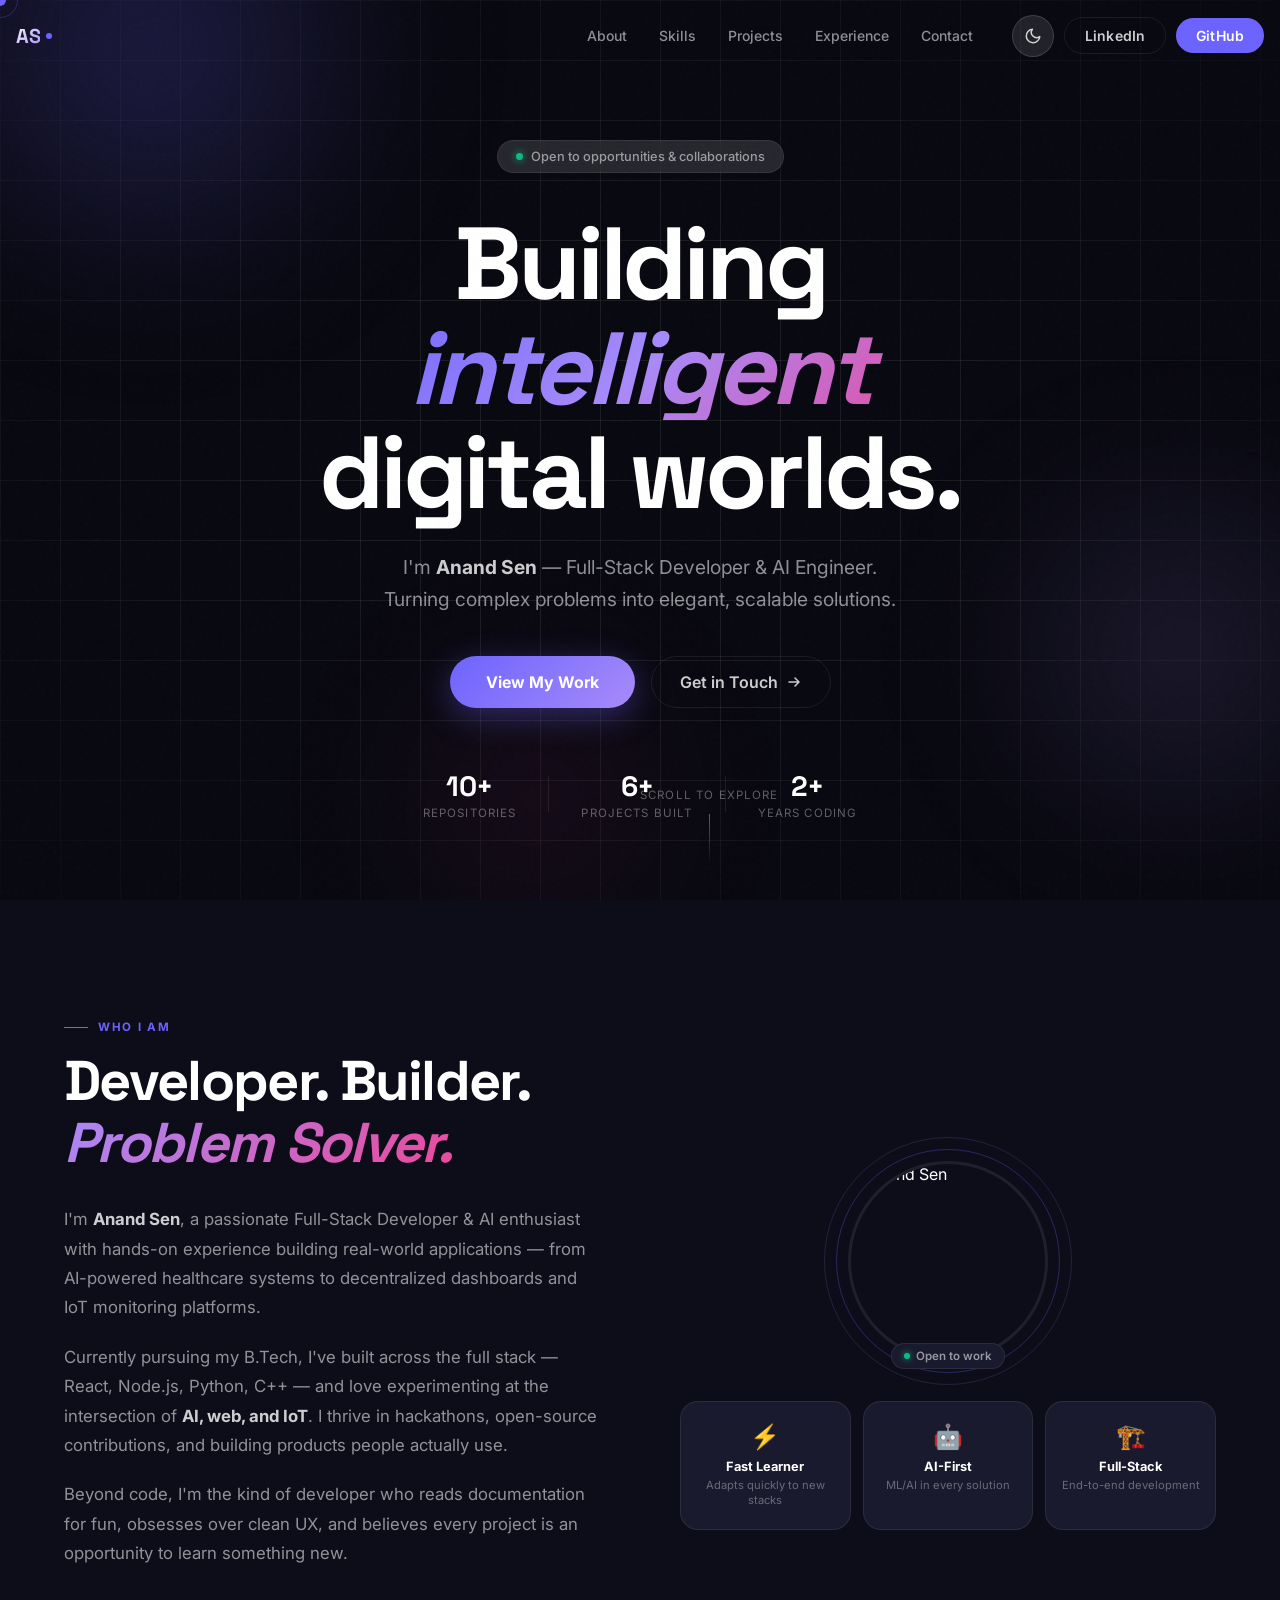
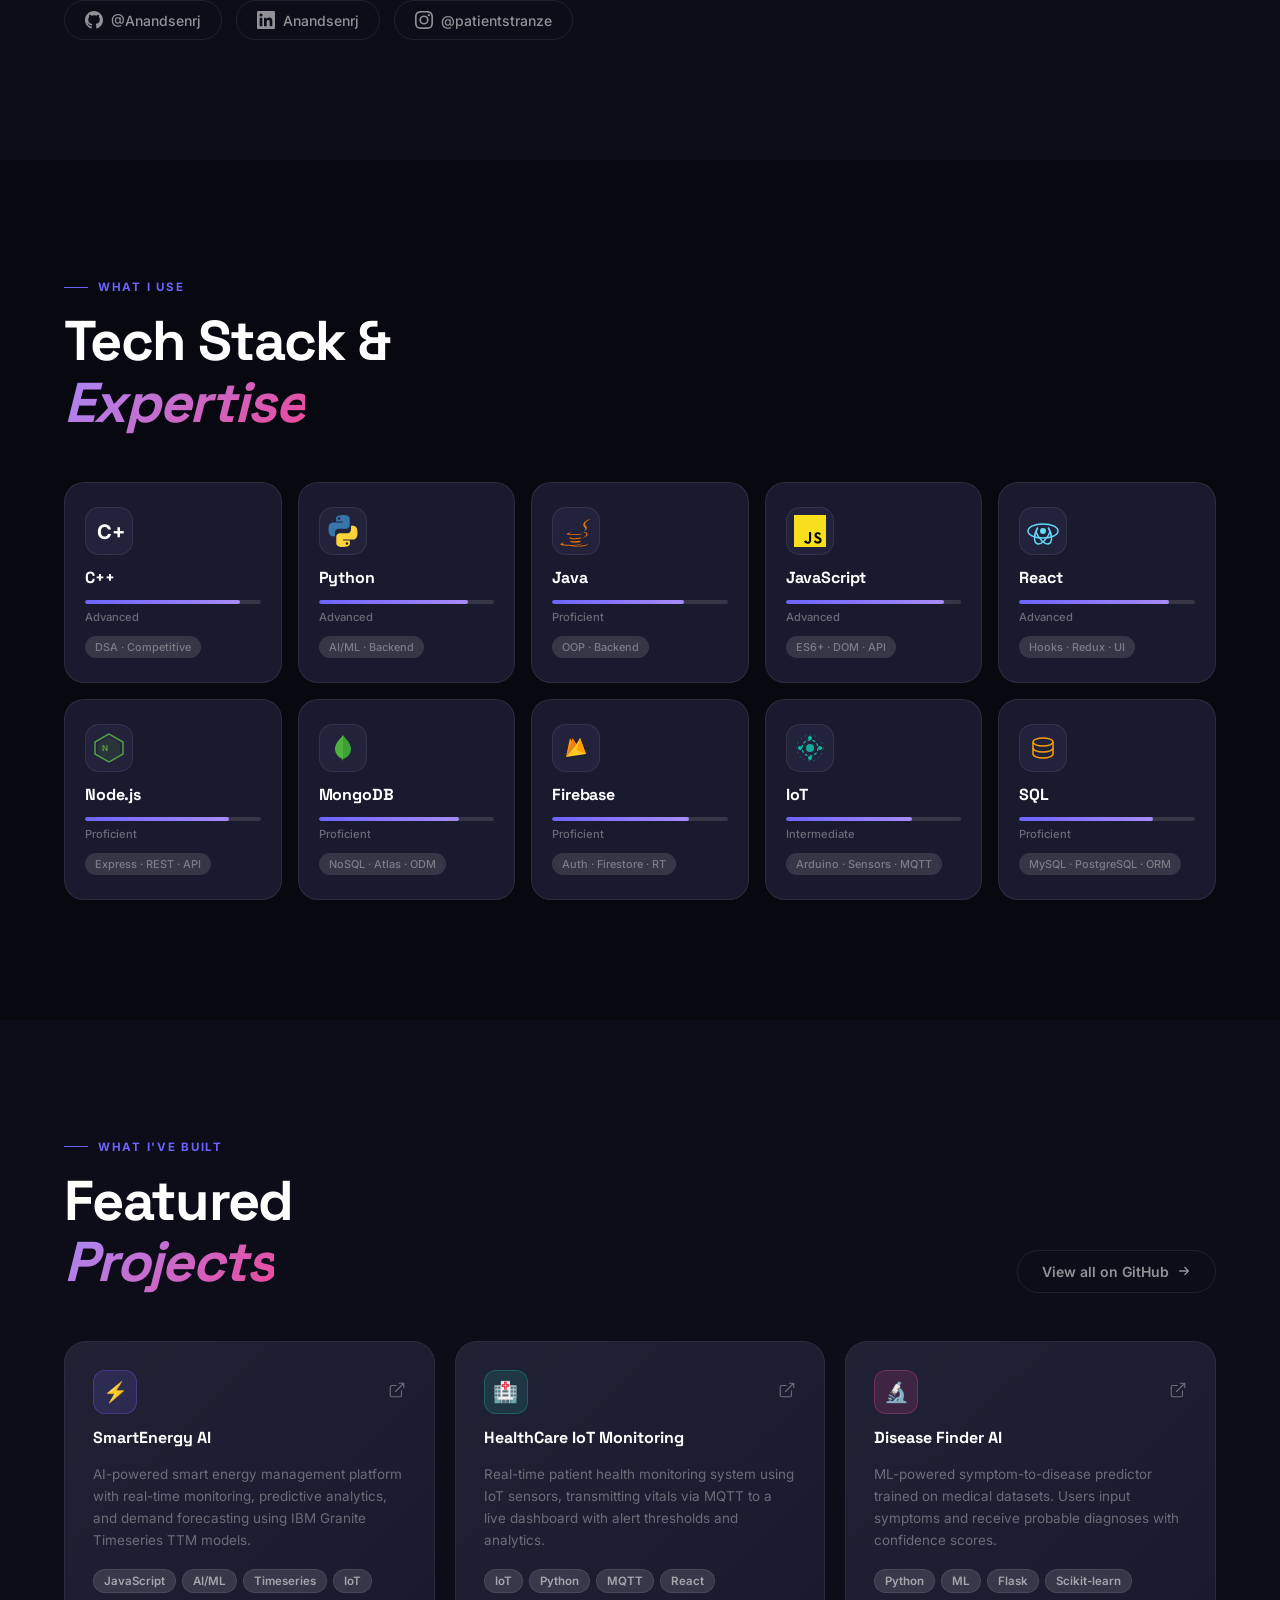
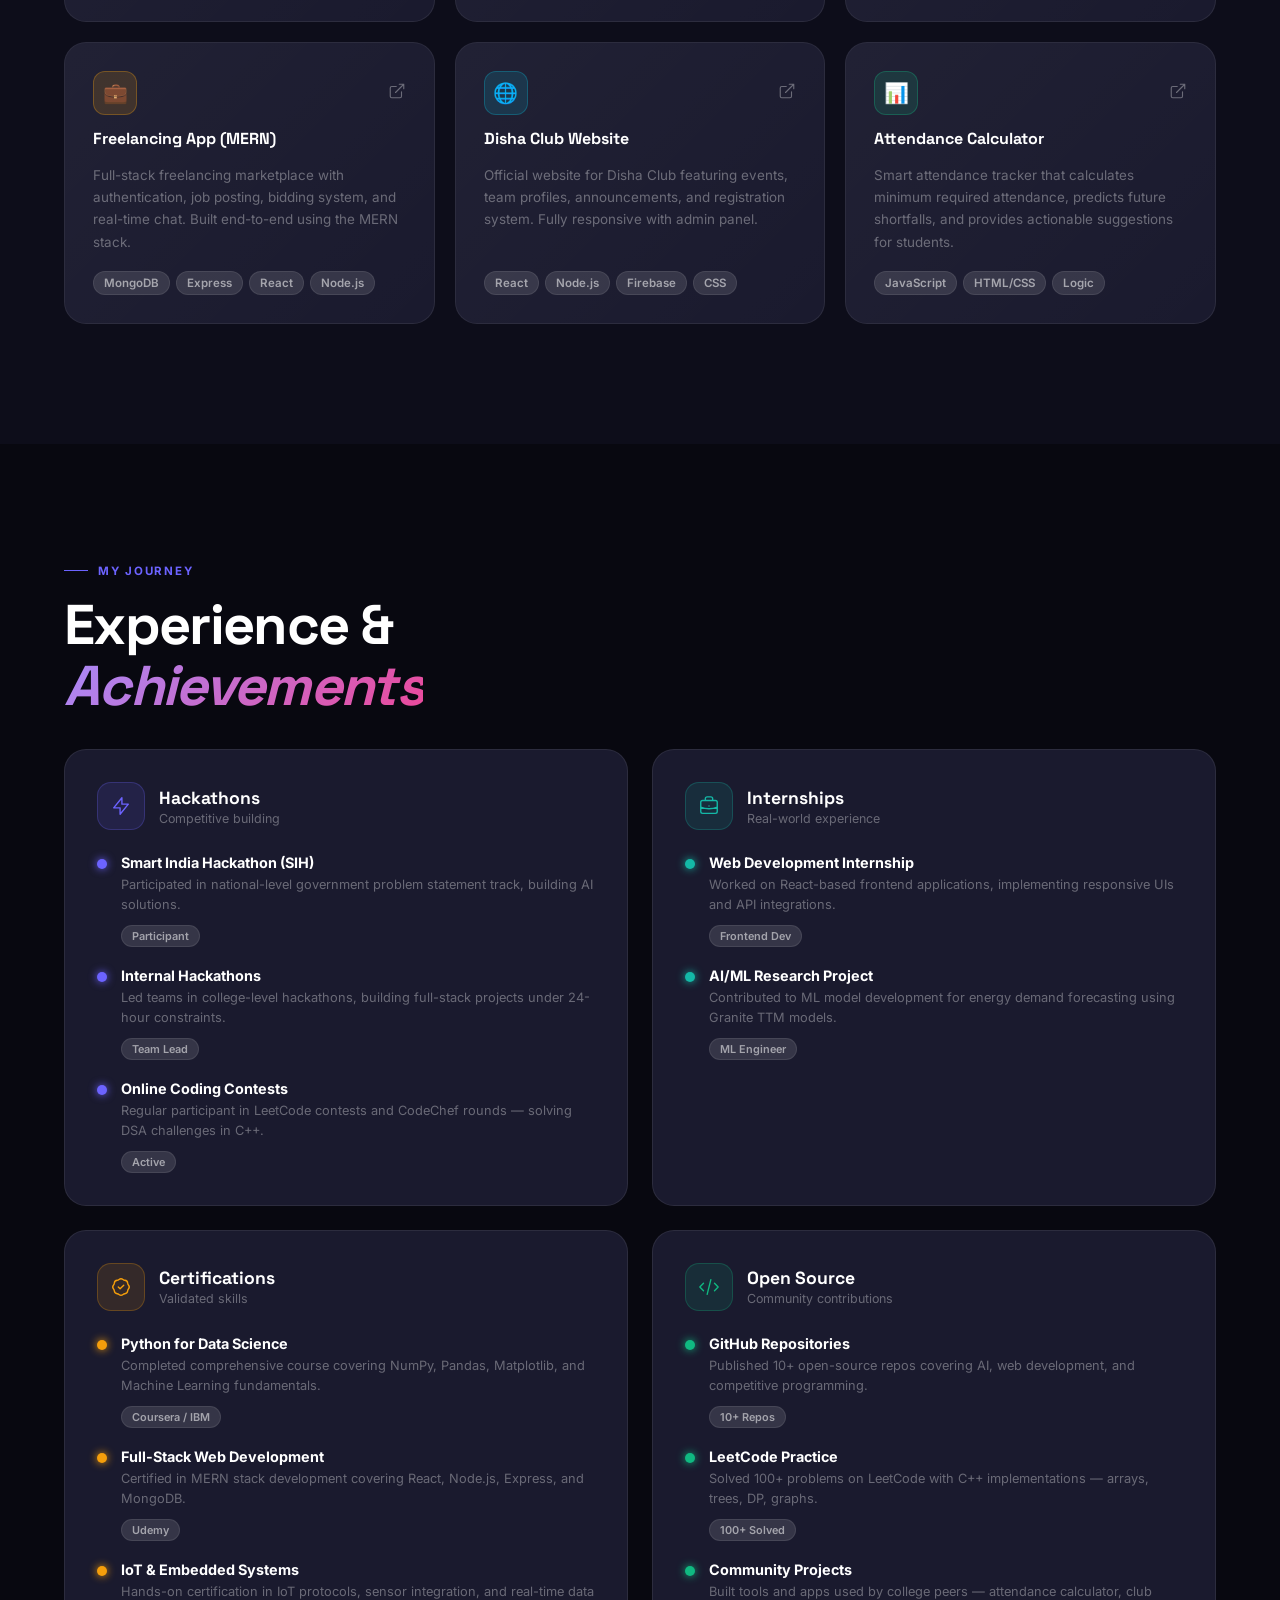
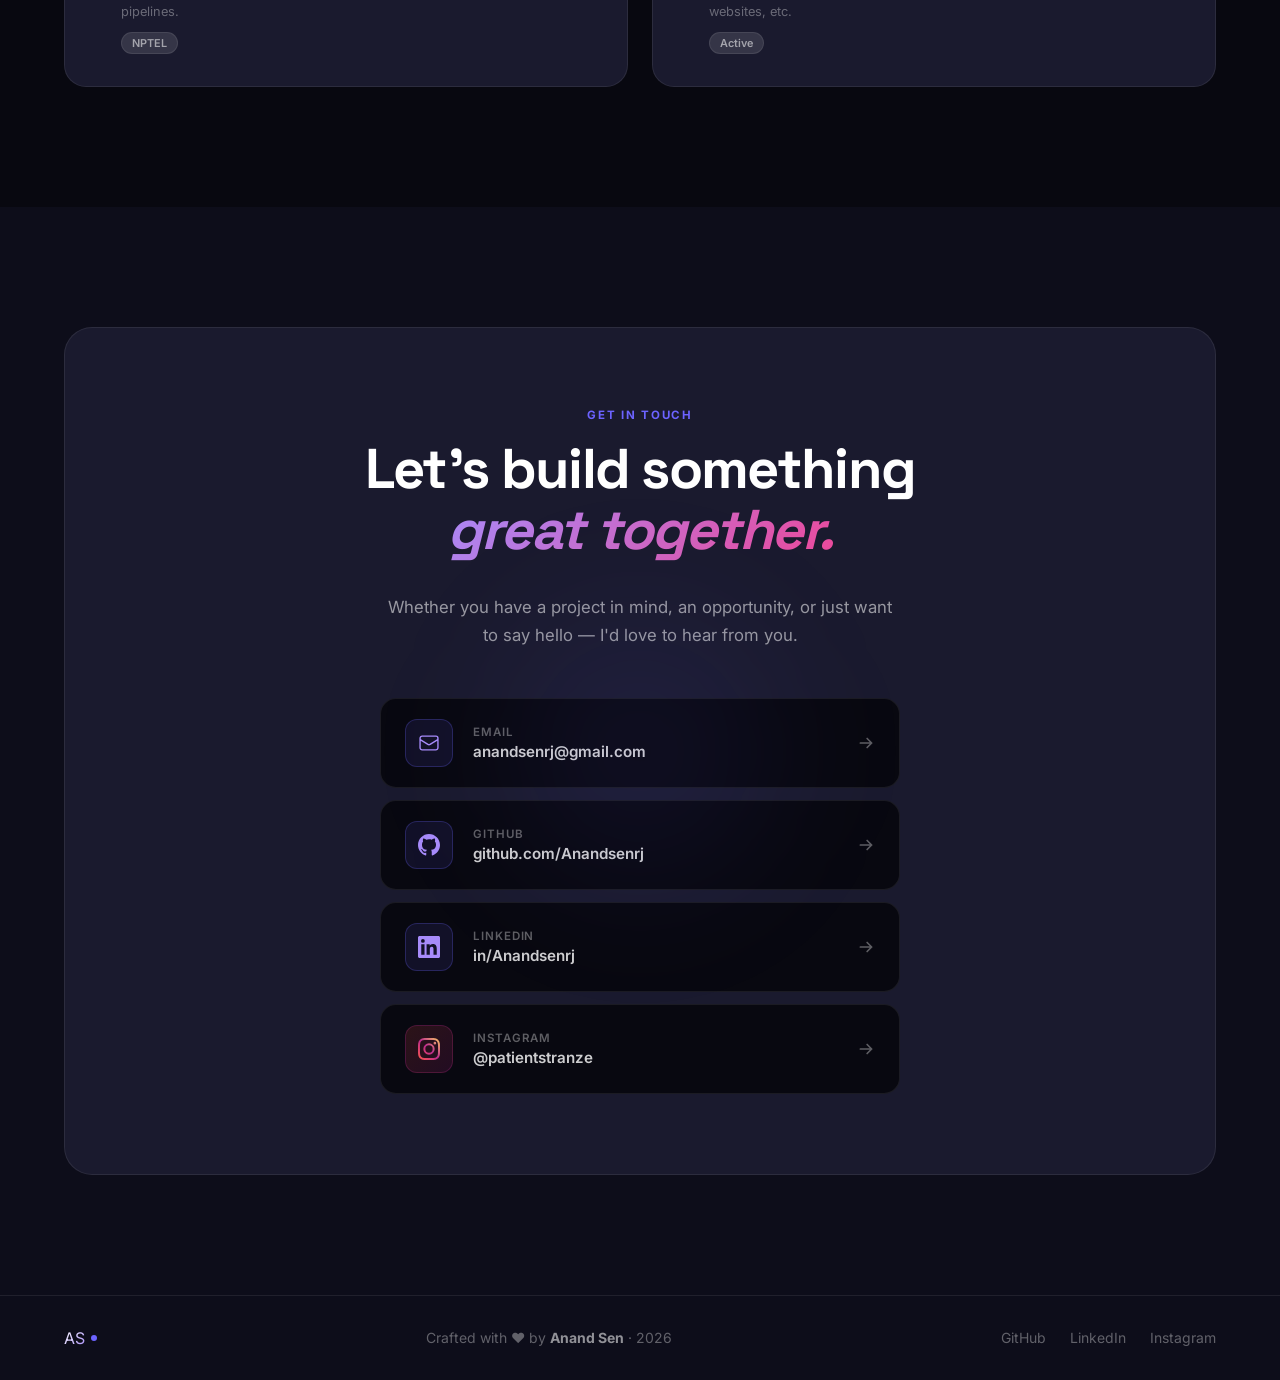
==== index.html @ 041a9cb8 "Enhance HTML metadata for SEO and clarity Updated the title and meta tags for improved SEO and clari" ====
<!DOCTYPE html>
<html lang="en" data-theme="dark">
<head>
  <meta charset="UTF-8" />
  <meta name="viewport" content="width=device-width, initial-scale=1.0" />
  <title>Anand Sen | Software Developer & CSE Student</title>
  <meta name="description" content="Anand Sen — Full-Stack Developer & AI Engineer. Portfolio of Anand Sen, B.Tech Computer Science student at PSIT Kanpur. Projects in AI, Web Development, IoT, and Software Engineering.Crafting intelligent, scalable digital experiences with modern web technologies." />
  <meta name="keywords" content="Anand Sen, PSIT Kanpur, Software Developer, Web Developer, AI, Machine Learning, Portfolio">
  <meta name="author" content="Anand Sen">
  <meta name="robots" content="index, follow">
  <meta property="og:url" content="https://anandsenrj.me">
  <meta property="og:title" content="Anand Sen | Developer Portfolio" />
  <meta property="og:description" content="Full-Stack Developer & AI Engineer building intelligent digital experiences." />
  <meta property="og:type" content="website" />
  <meta name="twitter:card" content="summary_large_image" />
  <link rel="preconnect" href="https://fonts.googleapis.com" />
  <link rel="preconnect" href="https://fonts.gstatic.com" crossorigin />
  <link href="https://fonts.googleapis.com/css2?family=Inter:wght@300;400;500;600;700;800;900&family=Space+Grotesk:wght@300;400;500;600;700&display=swap" rel="stylesheet" />
  <link rel="stylesheet" href="style.css" />



  
<!-- Favicon -->
<link rel="icon" type="image/png" sizes="96x96" href="/favicon-96x96.png">
<link rel="icon" type="image/svg+xml" href="/favicon.svg">
<link rel="shortcut icon" href="/favicon.ico">
<link rel="apple-touch-icon" sizes="180x180" href="/apple-touch-icon.png">
<link rel="manifest" href="/site.webmanifest">
<meta name="apple-mobile-web-app-title" content="anandsenrj">
</head>

<!-- Google tag (gtag.js) -->
<script async src="https://www.googletagmanager.com/gtag/js?id=G-GGL0YJJ5BN"></script>
<script>
  window.dataLayer = window.dataLayer || [];
  function gtag(){dataLayer.push(arguments);}
  gtag('js', new Date());

  gtag('config', 'G-GGL0YJJ5BN');
</script>


  
<body>

  <!-- Custom Cursor -->
  <div class="cursor" id="cursor"></div>
  <div class="cursor-follower" id="cursorFollower"></div>

  <!-- Noise Overlay -->
  <div class="noise-overlay"></div>

  <!-- Navigation -->
  <header class="navbar" id="navbar">
    <div class="nav-container">
      <a href="#" class="nav-logo" id="nav-logo">
        <span class="logo-text">AS</span>
        <span class="logo-dot"></span>
      </a>
      <nav class="nav-links" id="nav-links">
        <a href="#about"       class="nav-link">About</a>
        <a href="#skills"      class="nav-link">Skills</a>
        <a href="#projects"    class="nav-link">Projects</a>
        <a href="#experience"  class="nav-link">Experience</a>
        <a href="#contact"     class="nav-link">Contact</a>
      </nav>
      <div class="nav-actions">
        <!-- Theme Toggle -->
        <button class="theme-toggle" id="themeToggle" aria-label="Toggle theme" title="Toggle light/dark mode">
          <span class="theme-icon theme-icon-dark">
            <svg viewBox="0 0 24 24" fill="none" stroke="currentColor" stroke-width="2">
              <path d="M21 12.79A9 9 0 1111.21 3a7 7 0 009.79 9.79z" stroke-linecap="round" stroke-linejoin="round"/>
            </svg>
          </span>
          <span class="theme-icon theme-icon-light">
            <svg viewBox="0 0 24 24" fill="none" stroke="currentColor" stroke-width="2">
              <circle cx="12" cy="12" r="5"/><line x1="12" y1="1" x2="12" y2="3"/><line x1="12" y1="21" x2="12" y2="23"/>
              <line x1="4.22" y1="4.22" x2="5.64" y2="5.64"/><line x1="18.36" y1="18.36" x2="19.78" y2="19.78"/>
              <line x1="1" y1="12" x2="3" y2="12"/><line x1="21" y1="12" x2="23" y2="12"/>
              <line x1="4.22" y1="19.78" x2="5.64" y2="18.36"/><line x1="18.36" y1="5.64" x2="19.78" y2="4.22"/>
            </svg>
          </span>
          <span class="toggle-track"></span>
        </button>
        <a href="https://linkedin.com/in/Anandsenrj" target="_blank" class="nav-btn btn-secondary">LinkedIn</a>
        <a href="https://github.com/Anandsenrj"     target="_blank" class="nav-btn btn-primary">GitHub</a>
      </div>
      <div class="nav-right-mobile">
        <button class="theme-toggle theme-toggle-mobile" id="themeToggleMobile" aria-label="Toggle theme">
          <span class="theme-icon theme-icon-dark">
            <svg viewBox="0 0 24 24" fill="none" stroke="currentColor" stroke-width="2">
              <path d="M21 12.79A9 9 0 1111.21 3a7 7 0 009.79 9.79z" stroke-linecap="round" stroke-linejoin="round"/>
            </svg>
          </span>
          <span class="theme-icon theme-icon-light">
            <svg viewBox="0 0 24 24" fill="none" stroke="currentColor" stroke-width="2">
              <circle cx="12" cy="12" r="5"/><line x1="12" y1="1" x2="12" y2="3"/><line x1="12" y1="21" x2="12" y2="23"/>
              <line x1="4.22" y1="4.22" x2="5.64" y2="5.64"/><line x1="18.36" y1="18.36" x2="19.78" y2="19.78"/>
              <line x1="1" y1="12" x2="3" y2="12"/><line x1="21" y1="12" x2="23" y2="12"/>
              <line x1="4.22" y1="19.78" x2="5.64" y2="18.36"/><line x1="18.36" y1="5.64" x2="19.78" y2="4.22"/>
            </svg>
          </span>
        </button>
        <button class="hamburger" id="hamburger" aria-label="Toggle menu">
          <span></span><span></span><span></span>
        </button>
      </div>
    </div>
  </header>

  <!-- Mobile Menu -->
  <div class="mobile-menu" id="mobileMenu">
    <a href="#about"      class="mobile-link">About</a>
    <a href="#skills"     class="mobile-link">Skills</a>
    <a href="#projects"   class="mobile-link">Projects</a>
    <a href="#experience" class="mobile-link">Experience</a>
    <a href="#contact"    class="mobile-link">Contact</a>
    <div class="mobile-social">
      <a href="https://github.com/Anandsenrj"            target="_blank" class="mobile-social-btn" aria-label="GitHub">
        <svg viewBox="0 0 24 24" fill="currentColor"><path d="M12 0C5.374 0 0 5.373 0 12c0 5.302 3.438 9.8 8.207 11.387.599.111.793-.261.793-.577v-2.234c-3.338.726-4.033-1.416-4.033-1.416-.546-1.387-1.333-1.756-1.333-1.756-1.089-.745.083-.729.083-.729 1.205.084 1.839 1.237 1.839 1.237 1.07 1.834 2.807 1.304 3.492.997.107-.775.418-1.305.762-1.604-2.665-.305-5.467-1.334-5.467-5.931 0-1.311.469-2.381 1.236-3.221-.124-.303-.535-1.524.117-3.176 0 0 1.008-.322 3.301 1.23A11.509 11.509 0 0112 5.803c1.02.005 2.047.138 3.006.404 2.291-1.552 3.297-1.23 3.297-1.23.653 1.653.242 2.874.118 3.176.77.84 1.235 1.911 1.235 3.221 0 4.609-2.807 5.624-5.479 5.921.43.372.823 1.102.823 2.222v3.293c0 .319.192.694.801.576C20.566 21.797 24 17.3 24 12c0-6.627-5.373-12-12-12z"/></svg>
      </a>
      <a href="https://linkedin.com/in/Anandsenrj"       target="_blank" class="mobile-social-btn" aria-label="LinkedIn">
        <svg viewBox="0 0 24 24" fill="currentColor"><path d="M20.447 20.452h-3.554v-5.569c0-1.328-.027-3.037-1.852-3.037-1.853 0-2.136 1.445-2.136 2.939v5.667H9.351V9h3.414v1.561h.046c.477-.9 1.637-1.85 3.37-1.85 3.601 0 4.267 2.37 4.267 5.455v6.286zM5.337 7.433a2.062 2.062 0 01-2.063-2.065 2.064 2.064 0 112.063 2.065zm1.782 13.019H3.555V9h3.564v11.452zM22.225 0H1.771C.792 0 0 .774 0 1.729v20.542C0 23.227.792 24 1.771 24h20.451C23.2 24 24 23.227 24 22.271V1.729C24 .774 23.2 0 22.222 0h.003z"/></svg>
      </a>
      <a href="https://instagram.com/patientstranze"     target="_blank" class="mobile-social-btn" aria-label="Instagram">
        <svg viewBox="0 0 24 24" fill="currentColor"><path d="M12 2.163c3.204 0 3.584.012 4.85.07 3.252.148 4.771 1.691 4.919 4.919.058 1.265.069 1.645.069 4.849 0 3.205-.012 3.584-.069 4.849-.149 3.225-1.664 4.771-4.919 4.919-1.266.058-1.644.07-4.85.07-3.204 0-3.584-.012-4.849-.07-3.26-.149-4.771-1.699-4.919-4.92-.058-1.265-.07-1.644-.07-4.849 0-3.204.013-3.583.07-4.849.149-3.227 1.664-4.771 4.919-4.919 1.266-.057 1.645-.069 4.849-.069zm0-2.163c-3.259 0-3.667.014-4.947.072-4.358.2-6.78 2.618-6.98 6.98-.059 1.281-.073 1.689-.073 4.948 0 3.259.014 3.668.072 4.948.2 4.358 2.618 6.78 6.98 6.98 1.281.058 1.689.072 4.948.072 3.259 0 3.668-.014 4.948-.072 4.354-.2 6.782-2.618 6.979-6.98.059-1.28.073-1.689.073-4.948 0-3.259-.014-3.667-.072-4.947-.196-4.354-2.617-6.78-6.979-6.98-1.281-.059-1.69-.073-4.949-.073zm0 5.838a6.162 6.162 0 100 12.324 6.162 6.162 0 000-12.324zM12 16a4 4 0 110-8 4 4 0 010 8zm6.406-11.845a1.44 1.44 0 100 2.881 1.44 1.44 0 000-2.881z"/></svg>
      </a>
    </div>
  </div>

  <!-- Theme Transition Overlay -->
  <div class="theme-flash" id="themeFlash"></div>

  <main>
    <!-- ═══════════════════════════════ HERO ═══════════════════════════════ -->
    <section class="hero" id="hero">
      <div class="hero-bg-grid"></div>
      <div class="hero-orbs">
        <div class="orb orb-1"></div>
        <div class="orb orb-2"></div>
        <div class="orb orb-3"></div>
      </div>
      <div class="hero-content">
        <div class="hero-badge" id="hero-badge">
          <span class="badge-dot"></span>
          <span>Open to opportunities &amp; collaborations</span>
        </div>
        <h1 class="hero-title">
          <span class="title-line">Building</span>
          <span class="title-line title-italic">intelligent</span>
          <span class="title-line">digital worlds.</span>
        </h1>
        <p class="hero-sub">
          I'm <strong>Anand Sen</strong> — Full-Stack Developer &amp; AI Engineer.<br />
          Turning complex problems into elegant, scalable solutions.
        </p>
        <div class="hero-ctas">
          <a href="#projects" class="cta-primary" id="hero-cta-projects">View My Work</a>
          <a href="#contact"  class="cta-secondary" id="hero-cta-contact">
            <span>Get in Touch</span>
            <svg viewBox="0 0 16 16" fill="none"><path d="M3 8H13M13 8L9 4M13 8L9 12" stroke="currentColor" stroke-width="1.5" stroke-linecap="round"/></svg>
          </a>
        </div>
        <div class="hero-stats">
          <div class="stat">
            <span class="stat-num" id="stat-repos">—</span>
            <span class="stat-label">Repositories</span>
          </div>
          <div class="stat-divider"></div>
          <div class="stat">
            <span class="stat-num">6+</span>
            <span class="stat-label">Projects Built</span>
          </div>
          <div class="stat-divider"></div>
          <div class="stat">
            <span class="stat-num">2+</span>
            <span class="stat-label">Years Coding</span>
          </div>
        </div>
      </div>
      <div class="hero-scroll-indicator">
        <span>Scroll to explore</span>
        <div class="scroll-line"></div>
      </div>
    </section>

    <!-- ═══════════════════════════════ ABOUT ═══════════════════════════════ -->
    <section class="about section" id="about">
      <div class="container">
        <div class="section-label">Who I Am</div>
        <div class="about-grid">
          <div class="about-left reveal">
            <h2 class="section-title">Developer. Builder.<br /><em>Problem Solver.</em></h2>
            <p class="about-text">
              I'm <strong>Anand Sen</strong>, a passionate Full-Stack Developer &amp; AI enthusiast with hands-on experience building real-world applications — from AI-powered healthcare systems to decentralized dashboards and IoT monitoring platforms.
            </p>
            <p class="about-text">
              Currently pursuing my B.Tech, I've built across the full stack — React, Node.js, Python, C++ — and love experimenting at the intersection of <strong>AI, web, and IoT</strong>. I thrive in hackathons, open-source contributions, and building products people actually use.
            </p>
            <p class="about-text">
              Beyond code, I'm the kind of developer who reads documentation for fun, obsesses over clean UX, and believes every project is an opportunity to learn something new.
            </p>
            <div class="about-links">
              <a href="https://github.com/Anandsenrj" target="_blank" class="about-link" id="about-github-link">
                <svg viewBox="0 0 24 24" fill="currentColor"><path d="M12 0C5.374 0 0 5.373 0 12c0 5.302 3.438 9.8 8.207 11.387.599.111.793-.261.793-.577v-2.234c-3.338.726-4.033-1.416-4.033-1.416-.546-1.387-1.333-1.756-1.333-1.756-1.089-.745.083-.729.083-.729 1.205.084 1.839 1.237 1.839 1.237 1.07 1.834 2.807 1.304 3.492.997.107-.775.418-1.305.762-1.604-2.665-.305-5.467-1.334-5.467-5.931 0-1.311.469-2.381 1.236-3.221-.124-.303-.535-1.524.117-3.176 0 0 1.008-.322 3.301 1.23A11.509 11.509 0 0112 5.803c1.02.005 2.047.138 3.006.404 2.291-1.552 3.297-1.23 3.297-1.23.653 1.653.242 2.874.118 3.176.77.84 1.235 1.911 1.235 3.221 0 4.609-2.807 5.624-5.479 5.921.43.372.823 1.102.823 2.222v3.293c0 .319.192.694.801.576C20.566 21.797 24 17.3 24 12c0-6.627-5.373-12-12-12z"/></svg>
                <span>@Anandsenrj</span>
              </a>
              <a href="https://linkedin.com/in/Anandsenrj" target="_blank" class="about-link" id="about-linkedin-link">
                <svg viewBox="0 0 24 24" fill="currentColor"><path d="M20.447 20.452h-3.554v-5.569c0-1.328-.027-3.037-1.852-3.037-1.853 0-2.136 1.445-2.136 2.939v5.667H9.351V9h3.414v1.561h.046c.477-.9 1.637-1.85 3.37-1.85 3.601 0 4.267 2.37 4.267 5.455v6.286zM5.337 7.433a2.062 2.062 0 01-2.063-2.065 2.064 2.064 0 112.063 2.065zm1.782 13.019H3.555V9h3.564v11.452zM22.225 0H1.771C.792 0 0 .774 0 1.729v20.542C0 23.227.792 24 1.771 24h20.451C23.2 24 24 23.227 24 22.271V1.729C24 .774 23.2 0 22.222 0h.003z"/></svg>
                <span>Anandsenrj</span>
              </a>
              <a href="https://instagram.com/patientstranze" target="_blank" class="about-link" id="about-instagram-link">
                <svg viewBox="0 0 24 24" fill="currentColor"><path d="M12 2.163c3.204 0 3.584.012 4.85.07 3.252.148 4.771 1.691 4.919 4.919.058 1.265.069 1.645.069 4.849 0 3.205-.012 3.584-.069 4.849-.149 3.225-1.664 4.771-4.919 4.919-1.266.058-1.644.07-4.85.07-3.204 0-3.584-.012-4.849-.07-3.26-.149-4.771-1.699-4.919-4.92-.058-1.265-.07-1.644-.07-4.849 0-3.204.013-3.583.07-4.849.149-3.227 1.664-4.771 4.919-4.919 1.266-.057 1.645-.069 4.849-.069zm0-2.163c-3.259 0-3.667.014-4.947.072-4.358.2-6.78 2.618-6.98 6.98-.059 1.281-.073 1.689-.073 4.948 0 3.259.014 3.668.072 4.948.2 4.358 2.618 6.78 6.98 6.98 1.281.058 1.689.072 4.948.072 3.259 0 3.668-.014 4.948-.072 4.354-.2 6.782-2.618 6.979-6.98.059-1.28.073-1.689.073-4.948 0-3.259-.014-3.667-.072-4.947-.196-4.354-2.617-6.78-6.979-6.98-1.281-.059-1.69-.073-4.949-.073zm0 5.838a6.162 6.162 0 100 12.324 6.162 6.162 0 000-12.324zM12 16a4 4 0 110-8 4 4 0 010 8zm6.406-11.845a1.44 1.44 0 100 2.881 1.44 1.44 0 000-2.881z"/></svg>
                <span>@patientstranze</span>
              </a>
            </div>
          </div>

          <div class="about-right reveal reveal-delay-2">
            <div class="about-avatar-container">
              <img src="https://avatars.githubusercontent.com/u/84634909?v=4" alt="Anand Sen" class="about-avatar" />
              <div class="avatar-ring"></div>
              <div class="avatar-ring avatar-ring-2"></div>
              <div class="avatar-status">
                <span class="avatar-status-dot"></span>
                <span>Open to work</span>
              </div>
            </div>
            <div class="about-cards">
              <div class="about-card reveal reveal-delay-1">
                <div class="card-icon">⚡</div>
                <div class="card-title">Fast Learner</div>
                <div class="card-desc">Adapts quickly to new stacks</div>
              </div>
              <div class="about-card reveal reveal-delay-2">
                <div class="card-icon">🤖</div>
                <div class="card-title">AI-First</div>
                <div class="card-desc">ML/AI in every solution</div>
              </div>
              <div class="about-card reveal reveal-delay-3">
                <div class="card-icon">🏗️</div>
                <div class="card-title">Full-Stack</div>
                <div class="card-desc">End-to-end development</div>
              </div>
            </div>
          </div>
        </div>
      </div>
    </section>

    <!-- ═══════════════════════════════ SKILLS ═══════════════════════════════ -->
    <section class="skills section" id="skills">
      <div class="container">
        <div class="section-label reveal">What I Use</div>
        <h2 class="section-title reveal">Tech Stack &amp;<br /><em>Expertise</em></h2>
        <div class="skills-cards-grid" id="skills-cards-grid">

          <div class="skill-card reveal reveal-delay-1" data-skill="cpp">
            <div class="skill-card-glow"></div>
            <div class="skill-card-inner">
              <div class="skill-card-icon">
                <svg viewBox="0 0 32 32" fill="none"><text x="4" y="24" font-size="20" font-weight="bold" fill="currentColor">C++</text></svg>
              </div>
              <div class="skill-card-name">C++</div>
              <div class="skill-card-level">
                <div class="skill-bar"><div class="skill-bar-fill" style="--w:88%"></div></div>
                <span>Advanced</span>
              </div>
              <div class="skill-card-tag">DSA · Competitive</div>
            </div>
          </div>

          <div class="skill-card reveal reveal-delay-2" data-skill="python">
            <div class="skill-card-glow"></div>
            <div class="skill-card-inner">
              <div class="skill-card-icon">
                <svg viewBox="0 0 32 32" xmlns="http://www.w3.org/2000/svg"><path d="M15.885.001c-7.268 0-6.817 3.153-6.817 3.153v3.265h6.935v.98H5.951S1.5 6.867 1.5 14.198c0 7.332 4.056 7.075 4.056 7.075h2.422v-3.407s-.13-4.056 3.99-4.056h6.878s3.857.062 3.857-3.729V3.822S23.268.001 15.885.001zm-3.837 2.212c.695 0 1.26.565 1.26 1.26 0 .695-.565 1.26-1.26 1.26-.695 0-1.26-.565-1.26-1.26 0-.695.565-1.26 1.26-1.26z" fill="#3776AB"/><path d="M16.115 31.999c7.268 0 6.817-3.153 6.817-3.153v-3.265h-6.935v-.98h10.052s4.451.532 4.451-6.799c0-7.332-4.056-7.075-4.056-7.075h-2.422v3.407s.13 4.056-3.99 4.056h-6.878s-3.857-.062-3.857 3.729v6.259s-.585 3.821 6.818 3.821zm3.837-2.212c-.695 0-1.26-.565-1.26-1.26 0-.695.565-1.26 1.26-1.26.695 0 1.26.565 1.26 1.26 0 .695-.565 1.26-1.26 1.26z" fill="#FFD43B"/></svg>
              </div>
              <div class="skill-card-name">Python</div>
              <div class="skill-card-level">
                <div class="skill-bar"><div class="skill-bar-fill" style="--w:85%"></div></div>
                <span>Advanced</span>
              </div>
              <div class="skill-card-tag">AI/ML · Backend</div>
            </div>
          </div>

          <div class="skill-card reveal reveal-delay-3" data-skill="java">
            <div class="skill-card-glow"></div>
            <div class="skill-card-inner">
              <div class="skill-card-icon">
                <svg viewBox="0 0 32 32" xmlns="http://www.w3.org/2000/svg"><path d="M11.8 25.2s-1.2.7.87.93c2.52.29 3.81.25 6.59-.28 0 0 .73.46 1.75.86-6.22 2.67-14.1-.15-9.21-1.51zm-.76-3.47s-1.37 1.01.72 1.22c2.7.28 4.83.3 8.52-.41 0 0 .51.51 1.31.8-7.54 2.2-15.95.18-10.55-1.61zm13.7-9.14c1.54 1.77-.4 3.36-.4 3.36s3.9-2.02 2.11-4.54c-1.68-2.35-2.96-3.51 4-7.53 0 0-10.93 2.73-5.71 8.71z" fill="#E76F00"/><path d="M21.73 27.74s.9.74-.99 1.31c-3.58 1.08-14.93 1.41-18.09.04-1.13-.49.99-1.17 1.66-1.31.69-.15 1.09-.12 1.09-.12-1.26-.89-8.14 1.74-3.5 2.49 12.67 2.05 23.1-.92 19.83-2.41zM12.3 17.3s-5.79 1.38-2.05 1.88c1.58.21 4.73.16 7.66-.08 2.39-.2 4.8-.63 4.8-.63s-.84.36-1.45.78c-5.87 1.54-17.2.82-13.94-.75 2.76-1.34 4.98-1.2 4.98-1.2zm10.39 5.8c5.96-3.1 3.2-6.07 1.28-5.67-.47.1-.68.19-.68.19s.17-.27.5-.39c3.75-1.32 6.63 3.89-1.23 5.96 0 0 .09-.09.13-.09zm-9.08 8.39c5.72.37 14.5-.21 14.71-2.96 0 0-.4 1.03-4.72 1.84-4.89.92-10.92.81-14.49.22 0 0 .73.6 4.5.9z" fill="#E76F00"/></svg>
              </div>
              <div class="skill-card-name">Java</div>
              <div class="skill-card-level">
                <div class="skill-bar"><div class="skill-bar-fill" style="--w:75%"></div></div>
                <span>Proficient</span>
              </div>
              <div class="skill-card-tag">OOP · Backend</div>
            </div>
          </div>

          <div class="skill-card reveal reveal-delay-4" data-skill="js">
            <div class="skill-card-glow"></div>
            <div class="skill-card-inner">
              <div class="skill-card-icon">
                <svg viewBox="0 0 32 32" xmlns="http://www.w3.org/2000/svg"><path fill="#F7DF1E" d="M0 0h32v32H0z"/><path d="M21.5 25.2c.5.8 1.1 1.4 2.2 1.4 1 0 1.6-.5 1.6-1.2 0-.8-.6-1.1-1.6-1.6l-.5-.2c-1.6-.7-2.7-1.6-2.7-3.4 0-1.7 1.3-3 3.3-3 1.4 0 2.5.5 3.2 1.8l-1.7 1.1c-.4-.7-.8-1-1.5-1-.7 0-1.1.4-1.1 1 0 .7.4 1 1.4 1.5l.5.2c1.9.8 3 1.7 3 3.6 0 2-1.6 3.2-3.7 3.2-2.1 0-3.4-1-4-2.4l1.6-.9zm-9.2.2c.4.7.7 1.3 1.5 1.3.8 0 1.2-.3 1.2-1.5v-8.1h2.1v8.1c0 2.5-1.5 3.6-3.6 3.6-1.9 0-3-1-3.6-2.2l1.4-.8v-.4z"/></svg>
              </div>
              <div class="skill-card-name">JavaScript</div>
              <div class="skill-card-level">
                <div class="skill-bar"><div class="skill-bar-fill" style="--w:90%"></div></div>
                <span>Advanced</span>
              </div>
              <div class="skill-card-tag">ES6+ · DOM · API</div>
            </div>
          </div>

          <div class="skill-card reveal reveal-delay-1" data-skill="react">
            <div class="skill-card-glow"></div>
            <div class="skill-card-inner">
              <div class="skill-card-icon">
                <svg viewBox="0 0 32 32" xmlns="http://www.w3.org/2000/svg"><circle cx="16" cy="16" r="3" fill="#61DAFB"/><path d="M16 9c-4.4 0-8.3.8-11.1 2.2C2.3 12.5 1 14.2 1 16c0 1.8 1.3 3.5 3.9 4.8C7.7 22.2 11.6 23 16 23s8.3-.8 11.1-2.2c2.6-1.3 3.9-3 3.9-4.8 0-1.8-1.3-3.5-3.9-4.8C24.3 9.8 20.4 9 16 9z" stroke="#61DAFB" stroke-width="1.5" fill="none"/><path d="M10.8 12.5C8.6 16.3 7.5 20 7.5 23c0 1.5.2 2.8.7 3.8.5 1 1.2 1.6 2.1 1.9 1.8.6 4.2-.4 6.7-2.7 2.5-2.3 4.8-5.9 6.2-9.5" stroke="#61DAFB" stroke-width="1.5" fill="none"/><path d="M21.2 12.5C23.4 16.3 24.5 20 24.5 23c0 1.5-.2 2.8-.7 3.8-.5 1-1.2 1.6-2.1 1.9-1.8.6-4.2-.4-6.7-2.7-2.5-2.3-4.8-5.9-6.2-9.5" stroke="#61DAFB" stroke-width="1.5" fill="none"/></svg>
              </div>
              <div class="skill-card-name">React</div>
              <div class="skill-card-level">
                <div class="skill-bar"><div class="skill-bar-fill" style="--w:85%"></div></div>
                <span>Advanced</span>
              </div>
              <div class="skill-card-tag">Hooks · Redux · UI</div>
            </div>
          </div>

          <div class="skill-card reveal reveal-delay-2" data-skill="node">
            <div class="skill-card-glow"></div>
            <div class="skill-card-inner">
              <div class="skill-card-icon">
                <svg viewBox="0 0 32 32" xmlns="http://www.w3.org/2000/svg"><path d="M16 2L2 10v12l14 8 14-8V10L16 2z" fill="none" stroke="#539E43" stroke-width="1.5"/><path d="M16 5l11 6.3V22L16 28.3 5 22V11.3L16 5z" fill="#539E43" fill-opacity="0.15"/><text x="9" y="19" font-size="8" font-weight="bold" fill="#539E43">N</text></svg>
              </div>
              <div class="skill-card-name">Node.js</div>
              <div class="skill-card-level">
                <div class="skill-bar"><div class="skill-bar-fill" style="--w:82%"></div></div>
                <span>Proficient</span>
              </div>
              <div class="skill-card-tag">Express · REST · API</div>
            </div>
          </div>

          <div class="skill-card reveal reveal-delay-3" data-skill="mongo">
            <div class="skill-card-glow"></div>
            <div class="skill-card-inner">
              <div class="skill-card-icon">
                <svg viewBox="0 0 32 32" xmlns="http://www.w3.org/2000/svg"><path d="M16 3c-2.4 4-8 7.5-8 14 0 5 4 9 8 10V3z" fill="#4DB33D"/><path d="M16 3c2.4 4 8 7.5 8 14 0 5-4 9-8 10V3z" fill="#3FA037"/><path d="M16 27l-.5 2-.5-2s1 0 1 0z" fill="#4DB33D"/></svg>
              </div>
              <div class="skill-card-name">MongoDB</div>
              <div class="skill-card-level">
                <div class="skill-bar"><div class="skill-bar-fill" style="--w:80%"></div></div>
                <span>Proficient</span>
              </div>
              <div class="skill-card-tag">NoSQL · Atlas · ODM</div>
            </div>
          </div>

          <div class="skill-card reveal reveal-delay-4" data-skill="firebase">
            <div class="skill-card-glow"></div>
            <div class="skill-card-inner">
              <div class="skill-card-icon">
                <svg viewBox="0 0 32 32" xmlns="http://www.w3.org/2000/svg"><path d="M6 25l6.5-13.5L10 6l-4 19z" fill="#FFA000"/><path d="M16.5 12l-4-6L6 25l10.5-13z" fill="#F57F17"/><path d="M20 6l-3.5 6L6 25l20-3L20 6z" fill="#FFCA28"/><path d="M26 22l-6-16-3.5 12 9.5 4z" fill="#FFA000"/></svg>
              </div>
              <div class="skill-card-name">Firebase</div>
              <div class="skill-card-level">
                <div class="skill-bar"><div class="skill-bar-fill" style="--w:78%"></div></div>
                <span>Proficient</span>
              </div>
              <div class="skill-card-tag">Auth · Firestore · RT</div>
            </div>
          </div>

          <div class="skill-card reveal reveal-delay-1" data-skill="iot">
            <div class="skill-card-glow"></div>
            <div class="skill-card-inner">
              <div class="skill-card-icon">
                <svg viewBox="0 0 32 32" fill="none" xmlns="http://www.w3.org/2000/svg">
                  <circle cx="16" cy="16" r="4" fill="#14b8a6" fill-opacity="0.9"/>
                  <circle cx="16" cy="16" r="8" stroke="#14b8a6" stroke-width="1.2" stroke-dasharray="3 2"/>
                  <circle cx="16" cy="16" r="13" stroke="#14b8a6" stroke-width="0.8" stroke-dasharray="2 3" opacity="0.5"/>
                  <circle cx="6" cy="16" r="2" fill="#14b8a6"/>
                  <circle cx="26" cy="16" r="2" fill="#14b8a6"/>
                  <circle cx="16" cy="6"  r="2" fill="#14b8a6"/>
                  <circle cx="16" cy="26" r="2" fill="#14b8a6"/>
                </svg>
              </div>
              <div class="skill-card-name">IoT</div>
              <div class="skill-card-level">
                <div class="skill-bar"><div class="skill-bar-fill" style="--w:72%"></div></div>
                <span>Intermediate</span>
              </div>
              <div class="skill-card-tag">Arduino · Sensors · MQTT</div>
            </div>
          </div>

          <div class="skill-card reveal reveal-delay-2" data-skill="sql">
            <div class="skill-card-glow"></div>
            <div class="skill-card-inner">
              <div class="skill-card-icon">
                <svg viewBox="0 0 32 32" fill="none" xmlns="http://www.w3.org/2000/svg">
                  <ellipse cx="16" cy="10" rx="10" ry="4" stroke="#f59e0b" stroke-width="1.5"/>
                  <path d="M6 10v6c0 2.2 4.5 4 10 4s10-1.8 10-4v-6" stroke="#f59e0b" stroke-width="1.5"/>
                  <path d="M6 16v6c0 2.2 4.5 4 10 4s10-1.8 10-4v-6" stroke="#f59e0b" stroke-width="1.5"/>
                </svg>
              </div>
              <div class="skill-card-name">SQL</div>
              <div class="skill-card-level">
                <div class="skill-bar"><div class="skill-bar-fill" style="--w:76%"></div></div>
                <span>Proficient</span>
              </div>
              <div class="skill-card-tag">MySQL · PostgreSQL · ORM</div>
            </div>
          </div>

        </div>
      </div>
    </section>

    <!-- ═══════════════════════════════ PROJECTS ═══════════════════════════════ -->
    <section class="projects section" id="projects">
      <div class="container">
        <div class="section-label reveal">What I've Built</div>
        <div class="projects-header">
          <h2 class="section-title reveal">Featured<br /><em>Projects</em></h2>
          <a href="https://github.com/Anandsenrj" target="_blank" class="view-all-btn" id="view-all-github">
            View all on GitHub
            <svg viewBox="0 0 16 16" fill="none"><path d="M3 8H13M13 8L9 4M13 8L9 12" stroke="currentColor" stroke-width="1.5" stroke-linecap="round"/></svg>
          </a>
        </div>
        <div class="projects-grid">

          <a href="https://github.com/Anandsenrj/smartenergy-ai" target="_blank" rel="noopener" class="project-card project-featured reveal" id="project-smartenergy">
            <div class="project-card-accent" style="--accent-color:#6c63ff"></div>
            <div class="project-card-top">
              <div class="project-icon" style="background:rgba(108,99,255,0.15);border-color:rgba(108,99,255,0.3)">⚡</div>
              <div class="project-external">
                <svg viewBox="0 0 24 24" fill="none" stroke="currentColor" stroke-width="1.5"><path d="M18 13v6a2 2 0 01-2 2H5a2 2 0 01-2-2V8a2 2 0 012-2h6M15 3h6v6M10 14L21 3" stroke-linecap="round" stroke-linejoin="round"/></svg>
              </div>
            </div>
            <div class="project-name">SmartEnergy AI</div>
            <div class="project-desc">AI-powered smart energy management platform with real-time monitoring, predictive analytics, and demand forecasting using IBM Granite Timeseries TTM models.</div>
            <div class="project-tech-tags">
              <span class="tech-tag">JavaScript</span>
              <span class="tech-tag">AI/ML</span>
              <span class="tech-tag">Timeseries</span>
              <span class="tech-tag">IoT</span>
            </div>
          </a>

          <a href="https://github.com/Anandsenrj" target="_blank" rel="noopener" class="project-card reveal reveal-delay-1" id="project-healthcare">
            <div class="project-card-accent" style="--accent-color:#14b8a6"></div>
            <div class="project-card-top">
              <div class="project-icon" style="background:rgba(20,184,166,0.15);border-color:rgba(20,184,166,0.3)">🏥</div>
              <div class="project-external">
                <svg viewBox="0 0 24 24" fill="none" stroke="currentColor" stroke-width="1.5"><path d="M18 13v6a2 2 0 01-2 2H5a2 2 0 01-2-2V8a2 2 0 012-2h6M15 3h6v6M10 14L21 3" stroke-linecap="round" stroke-linejoin="round"/></svg>
              </div>
            </div>
            <div class="project-name">HealthCare IoT Monitoring</div>
            <div class="project-desc">Real-time patient health monitoring system using IoT sensors, transmitting vitals via MQTT to a live dashboard with alert thresholds and analytics.</div>
            <div class="project-tech-tags">
              <span class="tech-tag">IoT</span>
              <span class="tech-tag">Python</span>
              <span class="tech-tag">MQTT</span>
              <span class="tech-tag">React</span>
            </div>
          </a>

          <a href="https://github.com/Anandsenrj" target="_blank" rel="noopener" class="project-card reveal reveal-delay-2" id="project-disease">
            <div class="project-card-accent" style="--accent-color:#ec4899"></div>
            <div class="project-card-top">
              <div class="project-icon" style="background:rgba(236,72,153,0.15);border-color:rgba(236,72,153,0.3)">🔬</div>
              <div class="project-external">
                <svg viewBox="0 0 24 24" fill="none" stroke="currentColor" stroke-width="1.5"><path d="M18 13v6a2 2 0 01-2 2H5a2 2 0 01-2-2V8a2 2 0 012-2h6M15 3h6v6M10 14L21 3" stroke-linecap="round" stroke-linejoin="round"/></svg>
              </div>
            </div>
            <div class="project-name">Disease Finder AI</div>
            <div class="project-desc">ML-powered symptom-to-disease predictor trained on medical datasets. Users input symptoms and receive probable diagnoses with confidence scores.</div>
            <div class="project-tech-tags">
              <span class="tech-tag">Python</span>
              <span class="tech-tag">ML</span>
              <span class="tech-tag">Flask</span>
              <span class="tech-tag">Scikit-learn</span>
            </div>
          </a>

          <a href="https://github.com/Anandsenrj/Freelancing-Application-MERN" target="_blank" rel="noopener" class="project-card reveal reveal-delay-1" id="project-freelancing">
            <div class="project-card-accent" style="--accent-color:#f59e0b"></div>
            <div class="project-card-top">
              <div class="project-icon" style="background:rgba(245,158,11,0.15);border-color:rgba(245,158,11,0.3)">💼</div>
              <div class="project-external">
                <svg viewBox="0 0 24 24" fill="none" stroke="currentColor" stroke-width="1.5"><path d="M18 13v6a2 2 0 01-2 2H5a2 2 0 01-2-2V8a2 2 0 012-2h6M15 3h6v6M10 14L21 3" stroke-linecap="round" stroke-linejoin="round"/></svg>
              </div>
            </div>
            <div class="project-name">Freelancing App (MERN)</div>
            <div class="project-desc">Full-stack freelancing marketplace with authentication, job posting, bidding system, and real-time chat. Built end-to-end using the MERN stack.</div>
            <div class="project-tech-tags">
              <span class="tech-tag">MongoDB</span>
              <span class="tech-tag">Express</span>
              <span class="tech-tag">React</span>
              <span class="tech-tag">Node.js</span>
            </div>
          </a>

          <a href="https://github.com/Anandsenrj" target="_blank" rel="noopener" class="project-card reveal reveal-delay-2" id="project-disha">
            <div class="project-card-accent" style="--accent-color:#06b6d4"></div>
            <div class="project-card-top">
              <div class="project-icon" style="background:rgba(6,182,212,0.15);border-color:rgba(6,182,212,0.3)">🌐</div>
              <div class="project-external">
                <svg viewBox="0 0 24 24" fill="none" stroke="currentColor" stroke-width="1.5"><path d="M18 13v6a2 2 0 01-2 2H5a2 2 0 01-2-2V8a2 2 0 012-2h6M15 3h6v6M10 14L21 3" stroke-linecap="round" stroke-linejoin="round"/></svg>
              </div>
            </div>
            <div class="project-name">Disha Club Website</div>
            <div class="project-desc">Official website for Disha Club featuring events, team profiles, announcements, and registration system. Fully responsive with admin panel.</div>
            <div class="project-tech-tags">
              <span class="tech-tag">React</span>
              <span class="tech-tag">Node.js</span>
              <span class="tech-tag">Firebase</span>
              <span class="tech-tag">CSS</span>
            </div>
          </a>

          <a href="https://github.com/Anandsenrj" target="_blank" rel="noopener" class="project-card reveal reveal-delay-3" id="project-attendance">
            <div class="project-card-accent" style="--accent-color:#10b981"></div>
            <div class="project-card-top">
              <div class="project-icon" style="background:rgba(16,185,129,0.15);border-color:rgba(16,185,129,0.3)">📊</div>
              <div class="project-external">
                <svg viewBox="0 0 24 24" fill="none" stroke="currentColor" stroke-width="1.5"><path d="M18 13v6a2 2 0 01-2 2H5a2 2 0 01-2-2V8a2 2 0 012-2h6M15 3h6v6M10 14L21 3" stroke-linecap="round" stroke-linejoin="round"/></svg>
              </div>
            </div>
            <div class="project-name">Attendance Calculator</div>
            <div class="project-desc">Smart attendance tracker that calculates minimum required attendance, predicts future shortfalls, and provides actionable suggestions for students.</div>
            <div class="project-tech-tags">
              <span class="tech-tag">JavaScript</span>
              <span class="tech-tag">HTML/CSS</span>
              <span class="tech-tag">Logic</span>
            </div>
          </a>

        </div>
      </div>
    </section>

    <!-- ═══════════════════════════════ EXPERIENCE ═══════════════════════════════ -->
    <section class="experience section" id="experience">
      <div class="container">
        <div class="section-label reveal">My Journey</div>
        <h2 class="section-title reveal">Experience &amp;<br /><em>Achievements</em></h2>

        <div class="exp-grid">

          <!-- Hackathons -->
          <div class="exp-category reveal reveal-delay-1">
            <div class="exp-cat-header">
              <div class="exp-cat-icon" style="--cat-color:#6c63ff">
                <svg viewBox="0 0 24 24" fill="none" stroke="currentColor" stroke-width="1.5"><path d="M13 10V3L4 14h7v7l9-11h-7z" stroke-linecap="round" stroke-linejoin="round"/></svg>
              </div>
              <div>
                <div class="exp-cat-title">Hackathons</div>
                <div class="exp-cat-sub">Competitive building</div>
              </div>
            </div>
            <div class="exp-items">
              <div class="exp-item">
                <div class="exp-item-dot" style="--dot-color:#6c63ff"></div>
                <div class="exp-item-content">
                  <div class="exp-item-title">Smart India Hackathon (SIH)</div>
                  <div class="exp-item-desc">Participated in national-level government problem statement track, building AI solutions.</div>
                  <div class="exp-item-badge">Participant</div>
                </div>
              </div>
              <div class="exp-item">
                <div class="exp-item-dot" style="--dot-color:#6c63ff"></div>
                <div class="exp-item-content">
                  <div class="exp-item-title">Internal Hackathons</div>
                  <div class="exp-item-desc">Led teams in college-level hackathons, building full-stack projects under 24-hour constraints.</div>
                  <div class="exp-item-badge">Team Lead</div>
                </div>
              </div>
              <div class="exp-item">
                <div class="exp-item-dot" style="--dot-color:#6c63ff"></div>
                <div class="exp-item-content">
                  <div class="exp-item-title">Online Coding Contests</div>
                  <div class="exp-item-desc">Regular participant in LeetCode contests and CodeChef rounds — solving DSA challenges in C++.</div>
                  <div class="exp-item-badge">Active</div>
                </div>
              </div>
            </div>
          </div>

          <!-- Internships -->
          <div class="exp-category reveal reveal-delay-2">
            <div class="exp-cat-header">
              <div class="exp-cat-icon" style="--cat-color:#14b8a6">
                <svg viewBox="0 0 24 24" fill="none" stroke="currentColor" stroke-width="1.5"><path d="M21 13.255A23.931 23.931 0 0112 15c-3.183 0-6.22-.62-9-1.745M16 6V4a2 2 0 00-2-2h-4a2 2 0 00-2 2v2m4 6h.01M5 20h14a2 2 0 002-2V8a2 2 0 00-2-2H5a2 2 0 00-2 2v10a2 2 0 002 2z" stroke-linecap="round" stroke-linejoin="round"/></svg>
              </div>
              <div>
                <div class="exp-cat-title">Internships</div>
                <div class="exp-cat-sub">Real-world experience</div>
              </div>
            </div>
            <div class="exp-items">
              <div class="exp-item">
                <div class="exp-item-dot" style="--dot-color:#14b8a6"></div>
                <div class="exp-item-content">
                  <div class="exp-item-title">Web Development Internship</div>
                  <div class="exp-item-desc">Worked on React-based frontend applications, implementing responsive UIs and API integrations.</div>
                  <div class="exp-item-badge">Frontend Dev</div>
                </div>
              </div>
              <div class="exp-item">
                <div class="exp-item-dot" style="--dot-color:#14b8a6"></div>
                <div class="exp-item-content">
                  <div class="exp-item-title">AI/ML Research Project</div>
                  <div class="exp-item-desc">Contributed to ML model development for energy demand forecasting using Granite TTM models.</div>
                  <div class="exp-item-badge">ML Engineer</div>
                </div>
              </div>
            </div>
          </div>

          <!-- Certifications -->
          <div class="exp-category reveal reveal-delay-1">
            <div class="exp-cat-header">
              <div class="exp-cat-icon" style="--cat-color:#f59e0b">
                <svg viewBox="0 0 24 24" fill="none" stroke="currentColor" stroke-width="1.5"><path d="M9 12l2 2 4-4M7.835 4.697a3.42 3.42 0 001.946-.806 3.42 3.42 0 014.438 0 3.42 3.42 0 001.946.806 3.42 3.42 0 013.138 3.138 3.42 3.42 0 00.806 1.946 3.42 3.42 0 010 4.438 3.42 3.42 0 00-.806 1.946 3.42 3.42 0 01-3.138 3.138 3.42 3.42 0 00-1.946.806 3.42 3.42 0 01-4.438 0 3.42 3.42 0 00-1.946-.806 3.42 3.42 0 01-3.138-3.138 3.42 3.42 0 00-.806-1.946 3.42 3.42 0 010-4.438 3.42 3.42 0 00.806-1.946 3.42 3.42 0 013.138-3.138z" stroke-linecap="round" stroke-linejoin="round"/></svg>
              </div>
              <div>
                <div class="exp-cat-title">Certifications</div>
                <div class="exp-cat-sub">Validated skills</div>
              </div>
            </div>
            <div class="exp-items">
              <div class="exp-item">
                <div class="exp-item-dot" style="--dot-color:#f59e0b"></div>
                <div class="exp-item-content">
                  <div class="exp-item-title">Python for Data Science</div>
                  <div class="exp-item-desc">Completed comprehensive course covering NumPy, Pandas, Matplotlib, and Machine Learning fundamentals.</div>
                  <div class="exp-item-badge">Coursera / IBM</div>
                </div>
              </div>
              <div class="exp-item">
                <div class="exp-item-dot" style="--dot-color:#f59e0b"></div>
                <div class="exp-item-content">
                  <div class="exp-item-title">Full-Stack Web Development</div>
                  <div class="exp-item-desc">Certified in MERN stack development covering React, Node.js, Express, and MongoDB.</div>
                  <div class="exp-item-badge">Udemy</div>
                </div>
              </div>
              <div class="exp-item">
                <div class="exp-item-dot" style="--dot-color:#f59e0b"></div>
                <div class="exp-item-content">
                  <div class="exp-item-title">IoT &amp; Embedded Systems</div>
                  <div class="exp-item-desc">Hands-on certification in IoT protocols, sensor integration, and real-time data pipelines.</div>
                  <div class="exp-item-badge">NPTEL</div>
                </div>
              </div>
            </div>
          </div>

          <!-- Open Source -->
          <div class="exp-category reveal reveal-delay-2">
            <div class="exp-cat-header">
              <div class="exp-cat-icon" style="--cat-color:#10b981">
                <svg viewBox="0 0 24 24" fill="none" stroke="currentColor" stroke-width="1.5"><path d="M10 20l4-16m4 4l4 4-4 4M6 16l-4-4 4-4" stroke-linecap="round" stroke-linejoin="round"/></svg>
              </div>
              <div>
                <div class="exp-cat-title">Open Source</div>
                <div class="exp-cat-sub">Community contributions</div>
              </div>
            </div>
            <div class="exp-items">
              <div class="exp-item">
                <div class="exp-item-dot" style="--dot-color:#10b981"></div>
                <div class="exp-item-content">
                  <div class="exp-item-title">GitHub Repositories</div>
                  <div class="exp-item-desc">Published 10+ open-source repos covering AI, web development, and competitive programming.</div>
                  <div class="exp-item-badge">10+ Repos</div>
                </div>
              </div>
              <div class="exp-item">
                <div class="exp-item-dot" style="--dot-color:#10b981"></div>
                <div class="exp-item-content">
                  <div class="exp-item-title">LeetCode Practice</div>
                  <div class="exp-item-desc">Solved 100+ problems on LeetCode with C++ implementations — arrays, trees, DP, graphs.</div>
                  <div class="exp-item-badge">100+ Solved</div>
                </div>
              </div>
              <div class="exp-item">
                <div class="exp-item-dot" style="--dot-color:#10b981"></div>
                <div class="exp-item-content">
                  <div class="exp-item-title">Community Projects</div>
                  <div class="exp-item-desc">Built tools and apps used by college peers — attendance calculator, club websites, etc.</div>
                  <div class="exp-item-badge">Active</div>
                </div>
              </div>
            </div>
          </div>

        </div>
      </div>
    </section>

    <!-- ═══════════════════════════════ CONTACT ═══════════════════════════════ -->
    <section class="contact section" id="contact">
      <div class="container">
        <div class="contact-inner">
          <div class="contact-glow"></div>
          <div class="section-label">Get In Touch</div>
          <h2 class="section-title contact-title">
            Let's build something<br /><em>great together.</em>
          </h2>
          <p class="contact-sub">
            Whether you have a project in mind, an opportunity, or just want to say hello — I'd love to hear from you.
          </p>
          <div class="contact-links" id="contact-links">
            <a href="mailto:anandsenrj@gmail.com" class="contact-card" id="email-card">
              <div class="contact-card-icon">
                <svg viewBox="0 0 24 24" fill="none" stroke="currentColor" stroke-width="1.5"><path d="M21.75 6.75v10.5a2.25 2.25 0 01-2.25 2.25h-15a2.25 2.25 0 01-2.25-2.25V6.75m19.5 0A2.25 2.25 0 0019.5 4.5h-15a2.25 2.25 0 00-2.25 2.25m19.5 0v.243a2.25 2.25 0 01-1.07 1.916l-7.5 4.615a2.25 2.25 0 01-2.36 0L3.32 8.91a2.25 2.25 0 01-1.07-1.916V6.75" stroke-linecap="round"/></svg>
              </div>
              <div class="contact-card-content">
                <div class="contact-card-label">Email</div>
                <div class="contact-card-value">anandsenrj@gmail.com</div>
              </div>
              <svg class="contact-arrow" viewBox="0 0 16 16" fill="none"><path d="M3 8H13M13 8L9 4M13 8L9 12" stroke="currentColor" stroke-width="1.5" stroke-linecap="round"/></svg>
            </a>
            <a href="https://github.com/Anandsenrj" target="_blank" class="contact-card" id="github-card">
              <div class="contact-card-icon">
                <svg viewBox="0 0 24 24" fill="currentColor"><path d="M12 0C5.374 0 0 5.373 0 12c0 5.302 3.438 9.8 8.207 11.387.599.111.793-.261.793-.577v-2.234c-3.338.726-4.033-1.416-4.033-1.416-.546-1.387-1.333-1.756-1.333-1.756-1.089-.745.083-.729.083-.729 1.205.084 1.839 1.237 1.839 1.237 1.07 1.834 2.807 1.304 3.492.997.107-.775.418-1.305.762-1.604-2.665-.305-5.467-1.334-5.467-5.931 0-1.311.469-2.381 1.236-3.221-.124-.303-.535-1.524.117-3.176 0 0 1.008-.322 3.301 1.23A11.509 11.509 0 0112 5.803c1.02.005 2.047.138 3.006.404 2.291-1.552 3.297-1.23 3.297-1.23.653 1.653.242 2.874.118 3.176.77.84 1.235 1.911 1.235 3.221 0 4.609-2.807 5.624-5.479 5.921.43.372.823 1.102.823 2.222v3.293c0 .319.192.694.801.576C20.566 21.797 24 17.3 24 12c0-6.627-5.373-12-12-12z"/></svg>
              </div>
              <div class="contact-card-content">
                <div class="contact-card-label">GitHub</div>
                <div class="contact-card-value">github.com/Anandsenrj</div>
              </div>
              <svg class="contact-arrow" viewBox="0 0 16 16" fill="none"><path d="M3 8H13M13 8L9 4M13 8L9 12" stroke="currentColor" stroke-width="1.5" stroke-linecap="round"/></svg>
            </a>
            <a href="https://linkedin.com/in/Anandsenrj" target="_blank" class="contact-card" id="linkedin-card">
              <div class="contact-card-icon">
                <svg viewBox="0 0 24 24" fill="currentColor"><path d="M20.447 20.452h-3.554v-5.569c0-1.328-.027-3.037-1.852-3.037-1.853 0-2.136 1.445-2.136 2.939v5.667H9.351V9h3.414v1.561h.046c.477-.9 1.637-1.85 3.37-1.85 3.601 0 4.267 2.37 4.267 5.455v6.286zM5.337 7.433a2.062 2.062 0 01-2.063-2.065 2.064 2.064 0 112.063 2.065zm1.782 13.019H3.555V9h3.564v11.452zM22.225 0H1.771C.792 0 0 .774 0 1.729v20.542C0 23.227.792 24 1.771 24h20.451C23.2 24 24 23.227 24 22.271V1.729C24 .774 23.2 0 22.222 0h.003z"/></svg>
              </div>
              <div class="contact-card-content">
                <div class="contact-card-label">LinkedIn</div>
                <div class="contact-card-value">in/Anandsenrj</div>
              </div>
              <svg class="contact-arrow" viewBox="0 0 16 16" fill="none"><path d="M3 8H13M13 8L9 4M13 8L9 12" stroke="currentColor" stroke-width="1.5" stroke-linecap="round"/></svg>
            </a>
            <a href="https://instagram.com/patientstranze" target="_blank" class="contact-card" id="instagram-card">
              <div class="contact-card-icon" style="background:linear-gradient(135deg,rgba(253,88,73,0.15),rgba(188,42,141,0.15));border-color:rgba(188,42,141,0.25)">
                <svg viewBox="0 0 24 24" fill="url(#igGrad)" style="width:22px;height:22px">
                  <defs><linearGradient id="igGrad" x1="0%" y1="100%" x2="100%" y2="0%"><stop offset="0%" stop-color="#fd5949"/><stop offset="50%" stop-color="#bc2a8d"/><stop offset="100%" stop-color="#fccc63"/></linearGradient></defs>
                  <path d="M12 2.163c3.204 0 3.584.012 4.85.07 3.252.148 4.771 1.691 4.919 4.919.058 1.265.069 1.645.069 4.849 0 3.205-.012 3.584-.069 4.849-.149 3.225-1.664 4.771-4.919 4.919-1.266.058-1.644.07-4.85.07-3.204 0-3.584-.012-4.849-.07-3.26-.149-4.771-1.699-4.919-4.92-.058-1.265-.07-1.644-.07-4.849 0-3.204.013-3.583.07-4.849.149-3.227 1.664-4.771 4.919-4.919 1.266-.057 1.645-.069 4.849-.069zm0-2.163c-3.259 0-3.667.014-4.947.072-4.358.2-6.78 2.618-6.98 6.98-.059 1.281-.073 1.689-.073 4.948 0 3.259.014 3.668.072 4.948.2 4.358 2.618 6.78 6.98 6.98 1.281.058 1.689.072 4.948.072 3.259 0 3.668-.014 4.948-.072 4.354-.2 6.782-2.618 6.979-6.98.059-1.28.073-1.689.073-4.948 0-3.259-.014-3.667-.072-4.947-.196-4.354-2.617-6.78-6.979-6.98-1.281-.059-1.69-.073-4.949-.073zm0 5.838a6.162 6.162 0 100 12.324 6.162 6.162 0 000-12.324zM12 16a4 4 0 110-8 4 4 0 010 8zm6.406-11.845a1.44 1.44 0 100 2.881 1.44 1.44 0 000-2.881z"/>
                </svg>
              </div>
              <div class="contact-card-content">
                <div class="contact-card-label">Instagram</div>
                <div class="contact-card-value">@patientstranze</div>
              </div>
              <svg class="contact-arrow" viewBox="0 0 16 16" fill="none"><path d="M3 8H13M13 8L9 4M13 8L9 12" stroke="currentColor" stroke-width="1.5" stroke-linecap="round"/></svg>
            </a>
          </div>
        </div>
      </div>
    </section>
  </main>

  <!-- Footer -->
  <footer class="footer">
    <div class="container">
      <div class="footer-inner">
        <div class="footer-logo">
          <span class="logo-text">AS</span>
          <span class="logo-dot"></span>
        </div>
        <p class="footer-text">Crafted with ❤️ by <strong>Anand Sen</strong> · 2026</p>
        <div class="footer-links">
          <a href="https://github.com/Anandsenrj"       target="_blank">GitHub</a>
          <a href="https://linkedin.com/in/Anandsenrj"  target="_blank">LinkedIn</a>
          <a href="https://instagram.com/patientstranze" target="_blank">Instagram</a>
        </div>
      </div>
    </div>
  </footer>

  <script src="script.js"></script>
</body>
</html>
---- style.css ----
/* ========================================================
   ANAND SEN PORTFOLIO — Complete Premium Style v2
   Dark / Light mode + Animated Skill Cards + Air.inc FX
   ======================================================== */

@import url('https://fonts.googleapis.com/css2?family=Inter:wght@300;400;500;600;700;800;900&family=Space+Grotesk:wght@300;400;500;600;700&display=swap');

/* ──────────────────────────────────────────────────────────
   THEME TOKENS — Dark (default)
   ────────────────────────────────────────────────────────── */
:root,
[data-theme="dark"] {
  --bg:          #080810;
  --bg-2:        #0d0d1a;
  --bg-3:        #12121f;
  --surface:     #1a1a2e;
  --surface-2:   #22223a;
  --surface-3:   #2a2a45;
  --border:      rgba(255,255,255,0.08);
  --border-h:    rgba(255,255,255,0.18);
  --fg:          #ffffff;
  --fg-2:        rgba(255,255,255,0.8);
  --fg-3:        rgba(255,255,255,0.55);
  --fg-4:        rgba(255,255,255,0.35);
  --fg-5:        rgba(255,255,255,0.12);

  --accent:      #6c63ff;
  --accent-2:    #a78bfa;
  --accent-glow: rgba(108,99,255,0.35);
  --accent-soft: rgba(108,99,255,0.1);
  --pink:        #ec4899;
  --teal:        #14b8a6;
  --amber:       #f59e0b;
  --green:       #10b981;
  --cyan:        #06b6d4;

  --shadow-sm:   0 2px 8px  rgba(0,0,0,0.4);
  --shadow-md:   0 8px 32px rgba(0,0,0,0.55);
  --shadow-lg:   0 24px 64px rgba(0,0,0,0.65);
  --card-bg:     rgba(255,255,255,0.03);

  --navbar-blur-bg: rgba(8,8,16,0.82);
  --theme-toggle-bg: rgba(255,255,255,0.1);
  --theme-toggle-border: rgba(255,255,255,0.14);
  --scrollbar-track: #080810;
  --scrollbar-thumb: #2a2a45;
}

/* ──────────────────────────────────────────────────────────
   THEME TOKENS — Light
   ────────────────────────────────────────────────────────── */
[data-theme="light"] {
  --bg:          #f8f7ff;
  --bg-2:        #f0eeff;
  --bg-3:        #e8e6ff;
  --surface:     #ffffff;
  --surface-2:   #f4f3ff;
  --surface-3:   #ede9ff;
  --border:      rgba(0,0,0,0.08);
  --border-h:    rgba(108,99,255,0.35);
  --fg:          #0d0d1a;
  --fg-2:        rgba(13,13,26,0.82);
  --fg-3:        rgba(13,13,26,0.55);
  --fg-4:        rgba(13,13,26,0.38);
  --fg-5:        rgba(13,13,26,0.08);

  --accent:      #5b52e8;
  --accent-2:    #7c6ff0;
  --accent-glow: rgba(91,82,232,0.25);
  --accent-soft: rgba(91,82,232,0.08);
  --pink:        #db2777;
  --teal:        #0d9488;
  --amber:       #d97706;
  --green:       #059669;
  --cyan:        #0891b2;

  --shadow-sm:   0 2px 8px  rgba(108,99,255,0.08);
  --shadow-md:   0 8px 32px rgba(108,99,255,0.12);
  --shadow-lg:   0 24px 64px rgba(108,99,255,0.15);
  --card-bg:     rgba(255,255,255,0.9);

  --navbar-blur-bg: rgba(248,247,255,0.88);
  --theme-toggle-bg: rgba(91,82,232,0.1);
  --theme-toggle-border: rgba(91,82,232,0.2);
  --scrollbar-track: #f0eeff;
  --scrollbar-thumb: #c5c0f0;
}

/* ──────────────────────────────────────────────────────────
   GLOBAL THEME TRANSITION
   ────────────────────────────────────────────────────────── */
*, *::before, *::after {
  box-sizing: border-box;
  margin: 0; padding: 0;
  transition:
    background-color 0.4s ease,
    border-color     0.4s ease,
    color            0.4s ease,
    box-shadow       0.4s ease;
}

/* Override for elements needing fast transitions */
.cursor, .cursor-follower,
.theme-toggle, .theme-flash,
.orb, .scroll-line { transition: none; }

html { scroll-behavior: smooth; }

body {
  font-family: 'Inter', sans-serif;
  background: var(--bg);
  color: var(--fg);
  overflow-x: hidden;
  cursor: none;
  -webkit-font-smoothing: antialiased;
}

a  { text-decoration: none; color: inherit; }
img { display: block; max-width: 100%; }
button { border: none; background: none; cursor: none; font-family: inherit; }

/* ──────────────────────────────────────────────────────────
   SCROLLBAR
   ────────────────────────────────────────────────────────── */
::-webkit-scrollbar { width: 6px; }
::-webkit-scrollbar-track { background: var(--scrollbar-track); }
::-webkit-scrollbar-thumb { background: var(--scrollbar-thumb); border-radius: 3px; }
::-webkit-scrollbar-thumb:hover { background: var(--accent); }
::selection { background: var(--accent); color: #fff; }

/* ──────────────────────────────────────────────────────────
   NOISE OVERLAY (dark only)
   ────────────────────────────────────────────────────────── */
.noise-overlay {
  position: fixed; inset: 0; pointer-events: none; z-index: 9990;
  background-image: url("data:image/svg+xml,%3Csvg viewBox='0 0 256 256' xmlns='http://www.w3.org/2000/svg'%3E%3Cfilter id='n'%3E%3CfeTurbulence type='fractalNoise' baseFrequency='0.9' numOctaves='4' stitchTiles='stitch'/%3E%3C/filter%3E%3Crect width='100%25' height='100%25' filter='url(%23n)' opacity='0.05'/%3E%3C/svg%3E");
  opacity: 0.4;
  transition: opacity 0.4s;
}
[data-theme="light"] .noise-overlay { opacity: 0.12; }

/* ──────────────────────────────────────────────────────────
   CUSTOM CURSOR
   ────────────────────────────────────────────────────────── */
.cursor {
  width: 12px; height: 12px;
  background: var(--accent);
  border-radius: 50%;
  position: fixed; top: 0; left: 0;
  pointer-events: none; z-index: 10000;
  transform: translate(-50%,-50%);
  mix-blend-mode: normal;
  transition: width .15s, height .15s, background .15s;
}
.cursor.hovered { width: 36px; height: 36px; background: var(--accent-2); opacity: 0.6; }

.cursor-follower {
  width: 36px; height: 36px;
  border: 1.5px solid rgba(108,99,255,0.45);
  border-radius: 50%;
  position: fixed; top: 0; left: 0;
  pointer-events: none; z-index: 9999;
  transform: translate(-50%,-50%);
  transition: transform .1s ease;
  opacity: 0.65;
}
.cursor-follower.hovered { width: 56px; height: 56px; opacity: 0.25; }

/* ──────────────────────────────────────────────────────────
   THEME FLASH (ripple on toggle)
   ────────────────────────────────────────────────────────── */
.theme-flash {
  position: fixed; inset: 0;
  background: radial-gradient(circle at var(--fx, 50%) var(--fy, 50%), var(--accent-2) 0%, transparent 70%);
  pointer-events: none; z-index: 9980;
  opacity: 0;
  transition: none;
}
.theme-flash.pop {
  animation: themeRipple 0.55s cubic-bezier(0.4, 0, 0.2, 1) forwards;
}
@keyframes themeRipple {
  0%   { opacity: 0.25; transform: scale(0); }
  60%  { opacity: 0.15; transform: scale(3); }
  100% { opacity: 0; transform: scale(5); }
}

/* ──────────────────────────────────────────────────────────
   NAVBAR
   ────────────────────────────────────────────────────────── */
.navbar {
  position: fixed; top: 0; left: 0; right: 0;
  z-index: 1000;
  padding: 0 24px;
  height: 72px;
  display: flex; align-items: center;
  border-bottom: 1px solid transparent;
}
.navbar.scrolled {
  background: var(--navbar-blur-bg);
  backdrop-filter: blur(20px);
  -webkit-backdrop-filter: blur(20px);
  border-bottom-color: var(--border);
  box-shadow: var(--shadow-sm);
}
.nav-container {
  max-width: 1280px; width: 100%; margin: 0 auto;
  display: flex; align-items: center; gap: 24px;
}
.nav-logo {
  display: flex; align-items: center; gap: 6px;
  font-family: 'Space Grotesk', sans-serif;
  font-weight: 700; font-size: 1.25rem; letter-spacing: -.02em;
}
.logo-text {
  background: linear-gradient(135deg, var(--fg), var(--accent-2));
  -webkit-background-clip: text; -webkit-text-fill-color: transparent; background-clip: text;
}
.logo-dot {
  width: 6px; height: 6px; background: var(--accent);
  border-radius: 50%;
  animation: pulseDot 2s ease-in-out infinite;
}
@keyframes pulseDot { 0%,100%{opacity:1;transform:scale(1)}50%{opacity:.5;transform:scale(.8)} }

.nav-links { display: flex; align-items: center; gap: 2px; margin-left: auto; }
.nav-link {
  padding: 8px 15px; font-size: .875rem; font-weight: 500;
  color: var(--fg-3); border-radius: 100px;
  transition: color .15s, background .15s;
}
.nav-link:hover, .nav-link.active { color: var(--fg); background: var(--fg-5); }

.nav-actions { display: flex; align-items: center; gap: 10px; }

/* ── Theme Toggle Button ── */
.theme-toggle {
  position: relative;
  width: 42px; height: 42px;
  border-radius: 50%;
  background: var(--theme-toggle-bg);
  border: 1px solid var(--theme-toggle-border);
  display: flex; align-items: center; justify-content: center;
  cursor: none;
  overflow: hidden;
  flex-shrink: 0;
  transition: background .3s, border-color .3s, transform .2s;
}
.theme-toggle:hover { transform: scale(1.1) rotate(15deg); background: var(--accent-soft); border-color: var(--accent); }
.theme-icon {
  position: absolute; inset: 0;
  display: flex; align-items: center; justify-content: center;
  transition: opacity .3s, transform .4s cubic-bezier(.34,1.56,.64,1);
}
.theme-icon svg { width: 18px; height: 18px; color: var(--fg-2); }
.theme-icon-dark  { opacity: 1; transform: rotate(0deg) scale(1); }
.theme-icon-light { opacity: 0; transform: rotate(-90deg) scale(0.6); }
[data-theme="light"] .theme-icon-dark  { opacity: 0; transform: rotate(90deg) scale(0.6); }
[data-theme="light"] .theme-icon-light { opacity: 1; transform: rotate(0deg) scale(1); }

.nav-btn {
  padding: 9px 20px; border-radius: 100px;
  font-size: .875rem; font-weight: 600;
  letter-spacing: .01em; white-space: nowrap;
  transition: transform .2s, box-shadow .2s, background .2s;
}
.btn-primary { background: var(--accent); color: #fff; }
.btn-primary:hover { background: var(--accent-2); transform: translateY(-2px); box-shadow: 0 8px 24px var(--accent-glow); }
.btn-secondary { border: 1px solid var(--border); color: var(--fg-2); background: transparent; }
.btn-secondary:hover { border-color: var(--border-h); color: var(--fg); background: var(--fg-5); }

/* Hamburger */
.nav-right-mobile { display: none; align-items: center; gap: 8px; margin-left: auto; }
.hamburger { display: flex; flex-direction: column; gap: 5px; padding: 8px; }
.hamburger span { display: block; width: 22px; height: 2px; background: var(--fg); border-radius: 2px; transition: transform .2s, opacity .2s; }
.hamburger.active span:nth-child(1) { transform: translateY(7px) rotate(45deg); }
.hamburger.active span:nth-child(2) { opacity: 0; }
.hamburger.active span:nth-child(3) { transform: translateY(-7px) rotate(-45deg); }

/* Mobile Menu */
.mobile-menu {
  position: fixed; top: 72px; left: 0; right: 0;
  background: var(--navbar-blur-bg);
  backdrop-filter: blur(20px);
  padding: 24px; display: flex; flex-direction: column; gap: 4px;
  z-index: 999; border-bottom: 1px solid var(--border);
  transform: translateY(-110%); opacity: 0; pointer-events: none;
  transition: transform .35s ease, opacity .35s ease;
}
.mobile-menu.open { transform: translateY(0); opacity: 1; pointer-events: all; }
.mobile-link { padding: 14px 16px; font-size: 1rem; font-weight: 500; color: var(--fg-3); border-radius: 14px; }
.mobile-link:hover { color: var(--fg); background: var(--fg-5); }
.mobile-actions { display: flex; gap: 10px; margin-top: 16px; }
.theme-toggle-mobile { width: 38px; height: 38px; }

/* ──────────────────────────────────────────────────────────
   LAYOUT HELPERS
   ────────────────────────────────────────────────────────── */
.container { max-width: 1200px; margin: 0 auto; padding: 0 24px; }
.section { padding: 120px 0; }
.section-label {
  font-size: .72rem; font-weight: 700;
  letter-spacing: .15em; text-transform: uppercase;
  color: var(--accent); margin-bottom: 16px;
  display: flex; align-items: center; gap: 10px;
}
.section-label::before { content:''; width: 24px; height: 1px; background: var(--accent); }
.section-title {
  font-family: 'Space Grotesk', sans-serif;
  font-size: clamp(2.2rem, 5vw, 3.5rem);
  font-weight: 700; line-height: 1.1;
  letter-spacing: -.03em; color: var(--fg);
  margin-bottom: 32px;
}
.section-title em {
  font-style: italic;
  background: linear-gradient(135deg, var(--accent-2), var(--pink));
  -webkit-background-clip: text; -webkit-text-fill-color: transparent; background-clip: text;
}

/* ──────────────────────────────────────────────────────────
   HERO
   ────────────────────────────────────────────────────────── */
.hero {
  min-height: 100vh;
  display: flex; flex-direction: column;
  justify-content: center; align-items: center;
  position: relative; overflow: hidden;
  text-align: center;
  padding: 140px 24px 80px;
  background: var(--bg);
}
.hero-bg-grid {
  position: absolute; inset: 0;
  background-image:
    linear-gradient(var(--border) 1px, transparent 1px),
    linear-gradient(90deg, var(--border) 1px, transparent 1px);
  background-size: 60px 60px;
  mask-image: radial-gradient(ellipse 80% 80% at 50% 50%, black 30%, transparent 100%);
}
.hero-orbs { position: absolute; inset: 0; pointer-events: none; }
.orb { position: absolute; border-radius: 50%; filter: blur(80px); animation: orbFloat 8s ease-in-out infinite; }
.orb-1 { width:500px; height:500px; background: radial-gradient(circle,rgba(108,99,255,.28),transparent 70%); top:-200px; left:-100px; }
.orb-2 { width:400px; height:400px; background: radial-gradient(circle,rgba(167,139,250,.18),transparent 70%); top:50%; right:-100px; animation-delay:-3s; }
.orb-3 { width:300px; height:300px; background: radial-gradient(circle,rgba(236,72,153,.13),transparent 70%); bottom:-50px; left:30%; animation-delay:-6s; }
@keyframes orbFloat { 0%,100%{transform:translateY(0) scale(1)} 50%{transform:translateY(-30px) scale(1.05)} }

.hero-content { position: relative; z-index: 2; max-width: 900px; }

.hero-badge {
  display: inline-flex; align-items: center; gap: 8px;
  padding: 8px 18px; border: 1px solid var(--border); border-radius: 100px;
  font-size: .8rem; font-weight: 500; color: var(--fg-3);
  background: var(--fg-5); backdrop-filter: blur(10px);
  margin-bottom: 40px;
  opacity: 0; transform: translateY(20px);
  animation: fadeUp .8s ease forwards .2s;
}
.badge-dot {
  width: 7px; height: 7px; background: var(--green); border-radius: 50%;
  box-shadow: 0 0 8px var(--green);
  animation: badgePulse 2s ease-in-out infinite;
}
@keyframes badgePulse { 0%,100%{box-shadow:0 0 8px var(--green)} 50%{box-shadow:0 0 20px var(--green)} }

.hero-title {
  font-family: 'Space Grotesk', sans-serif;
  font-size: clamp(3rem, 8vw, 7rem);
  font-weight: 800; line-height: 1.0;
  letter-spacing: -.04em; margin-bottom: 28px;
  display: flex; flex-direction: column; gap: 2px;
}
.title-line { display: block; opacity: 0; transform: translateY(30px); animation: fadeUp .8s ease forwards; }
.title-line:nth-child(1){animation-delay:.4s}
.title-line:nth-child(2){animation-delay:.6s}
.title-line:nth-child(3){animation-delay:.8s}
.title-italic {
  background: linear-gradient(135deg, var(--accent), var(--accent-2), var(--pink));
  -webkit-background-clip: text; -webkit-text-fill-color: transparent; background-clip: text;
  font-style: italic;
}
.hero-sub {
  font-size: clamp(1rem, 2.5vw, 1.2rem); color: var(--fg-3); line-height: 1.65;
  margin: 0 auto 40px; max-width: 600px;
  opacity: 0; transform: translateY(20px); animation: fadeUp .8s ease forwards 1s;
}
.hero-sub strong { color: var(--fg-2); }
.hero-ctas {
  display: flex; align-items: center; gap: 16px;
  justify-content: center; margin-bottom: 60px; flex-wrap: wrap;
  opacity: 0; transform: translateY(20px); animation: fadeUp .8s ease forwards 1.1s;
}
.cta-primary {
  padding: 16px 36px;
  background: linear-gradient(135deg, var(--accent), var(--accent-2));
  color: #fff; border-radius: 100px; font-weight: 700; font-size: 1rem;
  box-shadow: 0 8px 32px var(--accent-glow);
  position: relative; overflow: hidden;
  transition: transform .25s, box-shadow .25s;
}
.cta-primary::before {
  content:''; position:absolute; inset:0;
  background: linear-gradient(135deg,transparent,rgba(255,255,255,.15),transparent);
  transform: translateX(-100%); transition: transform .5s ease;
}
.cta-primary:hover::before { transform: translateX(100%); }
.cta-primary:hover { transform: translateY(-3px); box-shadow: 0 16px 48px var(--accent-glow); }
.cta-secondary {
  display: flex; align-items: center; gap: 8px;
  padding: 15px 28px; border: 1px solid var(--border);
  color: var(--fg-2); border-radius: 100px; font-weight: 600;
  transition: border-color .2s, color .2s, background .2s;
}
.cta-secondary svg { width: 16px; transition: transform .3s; }
.cta-secondary:hover { border-color: var(--border-h); color: var(--fg); background: var(--fg-5); }
.cta-secondary:hover svg { transform: translateX(4px); }

.hero-stats {
  display: flex; align-items: center; gap: 32px; justify-content: center;
  opacity: 0; transform: translateY(20px); animation: fadeUp .8s ease forwards 1.3s;
}
.stat { text-align: center; }
.stat-num { display: block; font-size: 1.75rem; font-weight: 800; font-family: 'Space Grotesk',sans-serif; letter-spacing: -.02em; color: var(--fg); }
.stat-label { display: block; font-size: .72rem; color: var(--fg-4); margin-top: 2px; text-transform: uppercase; letter-spacing: .1em; }
.stat-divider { width: 1px; height: 36px; background: var(--border); }

.hero-scroll-indicator {
  position: absolute; bottom: 36px; left: 50%; transform: translateX(-50%);
  display: flex; flex-direction: column; align-items: center; gap: 12px;
  font-size: .72rem; color: var(--fg-4); letter-spacing: .1em; text-transform: uppercase;
  opacity: 0; animation: fadeUp .8s ease forwards 1.6s;
}
.scroll-line { width: 1px; height: 50px; background: linear-gradient(to bottom, var(--fg-4), transparent); animation: scrollPulse 2s ease-in-out infinite; }
@keyframes scrollPulse { 0%,100%{opacity:1} 50%{opacity:.35} }
@keyframes fadeUp { to { opacity:1; transform:translateY(0); } }

/* ──────────────────────────────────────────────────────────
   ABOUT
   ────────────────────────────────────────────────────────── */
.about { background: var(--bg-2); }
.about-grid { display: grid; grid-template-columns: 1fr 1fr; gap: 80px; align-items: center; }
.about-text { color: var(--fg-3); font-size: 1.05rem; line-height: 1.75; margin-bottom: 20px; }
.about-text strong { color: var(--fg-2); }
.about-links { display: flex; gap: 14px; flex-wrap: wrap; margin-top: 32px; }
.about-link {
  display: flex; align-items: center; gap: 8px;
  padding: 10px 20px; border: 1px solid var(--border); border-radius: 100px;
  font-size: .875rem; font-weight: 500; color: var(--fg-3);
  transition: border-color .2s, color .2s, background .2s, transform .2s;
}
.about-link svg { width: 18px; height: 18px; flex-shrink: 0; }
.about-link:hover { border-color: var(--accent); color: var(--fg); background: var(--accent-soft); transform: translateY(-2px); }

.about-right { display: flex; flex-direction: column; align-items: center; gap: 32px; }

/* Avatar */
.about-avatar-container { position: relative; width: 200px; height: 200px; margin-bottom: 8px; }
.about-avatar { width: 200px; height: 200px; border-radius: 50%; object-fit: cover; border: 3px solid var(--border); position: relative; z-index: 1; }
.avatar-ring { position: absolute; inset: -12px; border-radius: 50%; border: 1px solid rgba(108,99,255,.3); animation: ringRotate 8s linear infinite; }
.avatar-ring-2 { inset: -24px; border-color: rgba(167,139,250,.15); animation-duration: 12s; animation-direction: reverse; }
@keyframes ringRotate { from{transform:rotate(0)} to{transform:rotate(360deg)} }
.avatar-status {
  position: absolute; bottom: -8px; left: 50%; transform: translateX(-50%);
  display: flex; align-items: center; gap: 6px;
  padding: 5px 12px; background: var(--surface); border: 1px solid var(--border);
  border-radius: 100px; font-size: .72rem; font-weight: 600; color: var(--fg-3);
  white-space: nowrap; z-index: 2;
}
.avatar-status-dot { width: 6px; height: 6px; background: var(--green); border-radius: 50%; box-shadow: 0 0 6px var(--green); animation: badgePulse 2s infinite; }

.about-cards { display: grid; grid-template-columns: repeat(3, 1fr); gap: 12px; width: 100%; }
.about-card {
  padding: 20px 14px; background: var(--surface); border: 1px solid var(--border);
  border-radius: 18px; text-align: center;
  transition: transform .25s, box-shadow .25s, border-color .25s, background .25s;
}
.about-card:hover { border-color: var(--border-h); background: var(--surface-2); transform: translateY(-5px); box-shadow: var(--shadow-md); }
.card-icon { font-size: 1.5rem; margin-bottom: 8px; }
.card-title { font-size: .8rem; font-weight: 700; color: var(--fg); margin-bottom: 4px; }
.card-desc  { font-size: .7rem; color: var(--fg-4); line-height: 1.4; }

/* ──────────────────────────────────────────────────────────
   SKILLS — Animated Cards
   ────────────────────────────────────────────────────────── */
.skills { background: var(--bg); }
.skills-cards-grid {
  display: grid;
  grid-template-columns: repeat(5, 1fr);
  gap: 16px;
  margin-top: 48px;
}
.skill-card {
  position: relative;
  background: var(--surface);
  border: 1px solid var(--border);
  border-radius: 20px;
  overflow: hidden;
  cursor: default;
  transition: transform .3s cubic-bezier(.34,1.56,.64,1), box-shadow .3s, border-color .3s;
}
.skill-card:hover { transform: translateY(-8px) scale(1.02); box-shadow: var(--shadow-lg); border-color: var(--border-h); }

/* Glow effect on hover */
.skill-card-glow {
  position: absolute; inset: 0;
  background: radial-gradient(circle at 50% 0%, var(--accent-soft) 0%, transparent 70%);
  opacity: 0; transition: opacity .35s ease;
  pointer-events: none;
}
.skill-card:hover .skill-card-glow { opacity: 1; }

/* Shimmer on hover */
.skill-card::before {
  content:''; position: absolute;
  top: -60%; left: -60%; width: 40%; height: 220%;
  background: linear-gradient(105deg, transparent, rgba(255,255,255,.06), transparent);
  transform: rotate(15deg) translateX(-100%);
  transition: transform .6s ease;
  pointer-events: none;
}
.skill-card:hover::before { transform: rotate(15deg) translateX(400%); }

.skill-card-inner {
  padding: 24px 20px;
  display: flex; flex-direction: column; gap: 12px;
  position: relative; z-index: 1;
}
.skill-card-icon {
  width: 48px; height: 48px;
  display: flex; align-items: center; justify-content: center;
  background: var(--surface-2);
  border: 1px solid var(--border);
  border-radius: 14px;
  overflow: hidden;
  transition: transform .3s ease;
}
.skill-card:hover .skill-card-icon { transform: scale(1.1) rotate(-5deg); }
.skill-card-icon svg { width: 32px; height: 32px; }

.skill-card-name {
  font-family: 'Space Grotesk', sans-serif;
  font-size: 1rem; font-weight: 700; color: var(--fg); letter-spacing: -.01em;
}
.skill-card-level {
  display: flex; flex-direction: column; gap: 6px;
}
.skill-card-level span { font-size: .7rem; color: var(--fg-4); font-weight: 500; }
.skill-bar {
  height: 4px; background: var(--fg-5); border-radius: 2px; overflow: hidden;
}
.skill-bar-fill {
  height: 100%; width: 0;
  background: linear-gradient(90deg, var(--accent), var(--accent-2));
  border-radius: 2px;
  transition: width 1.2s cubic-bezier(.4,0,.2,1);
}
.skill-card.bar-animated .skill-bar-fill { width: var(--w); }
.skill-card-tag {
  font-size: .68rem; color: var(--fg-4);
  padding: 4px 10px; background: var(--fg-5); border-radius: 100px;
  width: fit-content; font-weight: 500;
}

/* ──────────────────────────────────────────────────────────
   PROJECTS
   ────────────────────────────────────────────────────────── */
.projects { background: var(--bg-2); }
.projects-header { display: flex; align-items: flex-end; justify-content: space-between; margin-bottom: 48px; flex-wrap: wrap; gap: 20px; }
.projects-header .section-title { margin-bottom: 0; }
.view-all-btn {
  display: flex; align-items: center; gap: 8px;
  padding: 12px 24px; border: 1px solid var(--border); border-radius: 100px;
  font-size: .875rem; font-weight: 600; color: var(--fg-3);
  transition: border-color .2s, color .2s, background .2s;
}
.view-all-btn svg { width: 14px; transition: transform .3s; }
.view-all-btn:hover { border-color: var(--accent); color: var(--accent-2); background: var(--accent-soft); }
.view-all-btn:hover svg { transform: translateX(4px); }

.projects-grid { display: grid; grid-template-columns: repeat(3, 1fr); gap: 20px; }
.project-card {
  background: var(--surface);
  border: 1px solid var(--border);
  border-radius: 22px;
  padding: 28px;
  display: flex; flex-direction: column; gap: 14px;
  position: relative; overflow: hidden;
  transition: transform .3s ease, box-shadow .3s, border-color .3s;
}
.project-card::after {
  content: ''; position: absolute; inset: 0;
  background: linear-gradient(135deg, var(--card-bg), transparent);
  pointer-events: none;
}
.project-card-accent {
  position: absolute; top: 0; left: 0; right: 0; height: 3px;
  background: var(--accent-color, var(--accent));
  transform: scaleX(0); transform-origin: left;
  transition: transform .4s ease;
}
.project-card:hover .project-card-accent { transform: scaleX(1); }
.project-card:hover { transform: translateY(-7px); box-shadow: var(--shadow-lg); border-color: var(--border-h); }
.project-card-top { display: flex; align-items: center; justify-content: space-between; }
.project-icon {
  width: 44px; height: 44px; border-radius: 12px;
  display: flex; align-items: center; justify-content: center;
  font-size: 1.25rem; border: 1px solid;
  transition: transform .3s;
}
.project-card:hover .project-icon { transform: scale(1.1) rotate(-5deg); }
.project-external { color: var(--fg-4); transition: color .2s; }
.project-card:hover .project-external { color: var(--accent-2); }
.project-external svg { width: 18px; }
.project-name { font-family: 'Space Grotesk',sans-serif; font-size: 1rem; font-weight: 700; color: var(--fg); line-height: 1.3; }
.project-desc { font-size: .84rem; color: var(--fg-4); line-height: 1.65; flex: 1; }
.project-tech-tags { display: flex; flex-wrap: wrap; gap: 6px; margin-top: 4px; }
.tech-tag {
  padding: 4px 10px; background: var(--fg-5); border: 1px solid var(--border);
  border-radius: 100px; font-size: .72rem; font-weight: 600; color: var(--fg-3);
  transition: background .2s, border-color .2s, color .2s;
}
.project-card:hover .tech-tag { background: var(--accent-soft); border-color: var(--accent); color: var(--accent-2); }

/* ──────────────────────────────────────────────────────────
   EXPERIENCE & ACHIEVEMENTS
   ────────────────────────────────────────────────────────── */
.experience { background: var(--bg); }
.exp-grid { display: grid; grid-template-columns: repeat(2, 1fr); gap: 24px; margin-top: 16px; }
.exp-category {
  background: var(--surface);
  border: 1px solid var(--border);
  border-radius: 22px;
  padding: 32px;
  transition: transform .3s, box-shadow .3s, border-color .3s;
}
.exp-category:hover { transform: translateY(-5px); box-shadow: var(--shadow-md); border-color: var(--border-h); }
.exp-cat-header { display: flex; align-items: center; gap: 14px; margin-bottom: 24px; }
.exp-cat-icon {
  width: 48px; height: 48px; border-radius: 14px;
  background: color-mix(in srgb, var(--cat-color) 12%, transparent);
  border: 1px solid color-mix(in srgb, var(--cat-color) 25%, transparent);
  display: flex; align-items: center; justify-content: center; flex-shrink: 0;
  transition: transform .3s;
}
.exp-category:hover .exp-cat-icon { transform: scale(1.1) rotate(-5deg); }
.exp-cat-icon svg { width: 22px; height: 22px; color: var(--cat-color); stroke: var(--cat-color); }
.exp-cat-title { font-family: 'Space Grotesk',sans-serif; font-size: 1.1rem; font-weight: 700; color: var(--fg); }
.exp-cat-sub { font-size: .78rem; color: var(--fg-4); margin-top: 2px; }
.exp-items { display: flex; flex-direction: column; gap: 20px; }
.exp-item { display: flex; gap: 14px; }
.exp-item-dot {
  width: 10px; height: 10px; border-radius: 50%;
  background: var(--dot-color);
  box-shadow: 0 0 8px var(--dot-color);
  margin-top: 5px; flex-shrink: 0;
}
.exp-item-content { flex: 1; }
.exp-item-title { font-size: .9rem; font-weight: 700; color: var(--fg); margin-bottom: 4px; }
.exp-item-desc { font-size: .8rem; color: var(--fg-4); line-height: 1.6; margin-bottom: 8px; }
.exp-item-badge {
  display: inline-block;
  padding: 3px 10px; background: var(--fg-5); border: 1px solid var(--border);
  border-radius: 100px; font-size: .68rem; font-weight: 600; color: var(--fg-3);
}

/* ──────────────────────────────────────────────────────────
   CONTACT
   ────────────────────────────────────────────────────────── */
.contact { background: var(--bg-2); }
.contact-inner {
  background: var(--surface); border: 1px solid var(--border);
  border-radius: 28px; padding: 80px;
  text-align: center; position: relative; overflow: hidden;
}
.contact-glow {
  position: absolute; width: 400px; height: 400px;
  background: radial-gradient(circle, var(--accent-soft), transparent 70%);
  top: 50%; left: 50%; transform: translate(-50%,-50%);
  pointer-events: none; filter: blur(60px);
}
.contact .section-label { justify-content: center; }
.contact .section-label::before { display: none; }
.contact-title { max-width: 600px; margin-left: auto; margin-right: auto; }
.contact-sub { color: var(--fg-3); font-size: 1.05rem; line-height: 1.7; max-width: 520px; margin: 0 auto 48px; }
.contact-links { display: flex; flex-direction: column; gap: 12px; max-width: 520px; margin: 0 auto; }
.contact-card {
  display: flex; align-items: center; gap: 20px;
  padding: 20px 24px; background: var(--bg);
  border: 1px solid var(--border); border-radius: 16px;
  transition: transform .25s, border-color .25s, box-shadow .25s;
}
.contact-card:hover { border-color: var(--accent); transform: translateY(-3px); box-shadow: var(--shadow-md); }
.contact-card-icon {
  width: 48px; height: 48px; border-radius: 12px;
  background: var(--accent-soft); border: 1px solid rgba(108,99,255,.25);
  display: flex; align-items: center; justify-content: center; flex-shrink: 0;
}
.contact-card-icon svg { width: 22px; height: 22px; color: var(--accent-2); }
.contact-card-content { text-align: left; flex: 1; }
.contact-card-label { font-size: .72rem; color: var(--fg-4); font-weight: 600; letter-spacing: .08em; text-transform: uppercase; margin-bottom: 3px; }
.contact-card-value { font-size: .95rem; font-weight: 600; color: var(--fg-2); }
.contact-card:hover .contact-card-value { color: var(--fg); }
.contact-arrow { width: 18px; color: var(--fg-4); flex-shrink: 0; transition: transform .3s, color .2s; }
.contact-card:hover .contact-arrow { transform: translateX(4px); color: var(--accent-2); }

/* ──────────────────────────────────────────────────────────
   FOOTER
   ────────────────────────────────────────────────────────── */
.footer { background: var(--bg-2); border-top: 1px solid var(--border); padding: 32px 0; }
.footer-inner { display: flex; align-items: center; justify-content: space-between; gap: 20px; flex-wrap: wrap; }
.footer-logo { display: flex; align-items: center; gap: 6px; }
.footer-text { color: var(--fg-4); font-size: .875rem; }
.footer-text strong { color: var(--fg-3); }
.footer-links { display: flex; gap: 24px; }
.footer-links a { font-size: .875rem; color: var(--fg-4); transition: color .2s; }
.footer-links a:hover { color: var(--fg); }

/* ──────────────────────────────────────────────────────────
   INSTAGRAM LINK STYLES
   ────────────────────────────────────────────────────────── */
#about-instagram-link:hover { border-color: #bc2a8d; background: rgba(188,42,141,0.08); }

/* ──────────────────────────────────────────────────────────
   MOBILE SOCIAL ICONS (hamburger menu)
   ────────────────────────────────────────────────────────── */
.mobile-social {
  display: flex; gap: 12px;
  padding: 16px 16px 4px;
  border-top: 1px solid var(--border);
  margin-top: 8px;
}
.mobile-social-btn {
  width: 48px; height: 48px; border-radius: 14px;
  background: var(--fg-5); border: 1px solid var(--border);
  display: flex; align-items: center; justify-content: center;
  color: var(--fg-3);
  transition: background .2s, border-color .2s, color .2s, transform .2s;
}
.mobile-social-btn svg { width: 22px; height: 22px; }
.mobile-social-btn:hover { background: var(--accent-soft); border-color: var(--accent); color: var(--accent-2); transform: scale(1.08); }

/* ──────────────────────────────────────────────────────────
   SCROLL REVEAL
   ────────────────────────────────────────────────────────── */
.reveal { opacity: 0; transform: translateY(28px); transition: opacity .7s ease, transform .7s ease; }
.reveal.visible { opacity: 1; transform: translateY(0); }
.reveal-delay-1 { transition-delay: .1s; }
.reveal-delay-2 { transition-delay: .2s; }
.reveal-delay-3 { transition-delay: .3s; }
.reveal-delay-4 { transition-delay: .4s; }
.reveal-delay-5 { transition-delay: .5s; }

/* ──────────────────────────────────────────────────────────
   RESPONSIVE — TABLET (1200px)
   ────────────────────────────────────────────────────────── */
@media (max-width: 1200px) {
  .skills-cards-grid { grid-template-columns: repeat(4, 1fr); }
}

/* ──────────────────────────────────────────────────────────
   RESPONSIVE — TABLET (1024px)
   ────────────────────────────────────────────────────────── */
@media (max-width: 1024px) {
  .about-grid { grid-template-columns: 1fr; gap: 48px; }
  .about-right { order: -1; }
  .projects-grid { grid-template-columns: repeat(2, 1fr); }
  .skills-cards-grid { grid-template-columns: repeat(3, 1fr); }
  .exp-grid { grid-template-columns: 1fr; }
}

/* ──────────────────────────────────────────────────────────
   RESPONSIVE — MOBILE (768px)
   ────────────────────────────────────────────────────────── */
@media (max-width: 768px) {
  /* Cursor off */
  body { cursor: auto; }
  .cursor, .cursor-follower { display: none; }

  /* Globals */
  .section { padding: 72px 0; }
  .container { padding: 0 18px; }

  /* Navbar */
  .nav-links, .nav-actions { display: none; }
  .nav-right-mobile { display: flex; }
  .navbar { padding: 0 16px; }
  .nav-container { gap: 12px; }

  /* Hero */
  .hero { padding: 110px 18px 80px; min-height: 100svh; }
  .hero-title { font-size: clamp(2.6rem, 11vw, 4.5rem); letter-spacing: -.03em; }
  .hero-sub { font-size: 1rem; margin-bottom: 32px; }
  .hero-badge { font-size: .75rem; padding: 7px 14px; margin-bottom: 28px; }
  .hero-ctas { flex-direction: column; align-items: center; gap: 12px; margin-bottom: 44px; }
  .cta-primary, .cta-secondary { width: 100%; max-width: 280px; justify-content: center; text-align: center; }
  .hero-stats { gap: 16px; flex-wrap: wrap; justify-content: center; }
  .stat-num { font-size: 1.5rem; }
  .stat-divider { height: 28px; }
  .hero-scroll-indicator { display: none; }
  .orb-1 { width: 260px; height: 260px; }
  .orb-2 { width: 200px; height: 200px; }
  .orb-3 { width: 160px; height: 160px; }

  /* Section titles */
  .section-title { font-size: clamp(1.75rem, 7vw, 2.5rem); margin-bottom: 24px; }

  /* About */
  .about-grid { gap: 36px; }
  .about-avatar { width: 160px; height: 160px; }
  .about-avatar-container { width: 160px; height: 160px; }
  .about-cards { grid-template-columns: repeat(3, 1fr); gap: 8px; }
  .about-card { padding: 14px 10px; }
  .card-icon { font-size: 1.2rem; }
  .card-title { font-size: .72rem; }
  .card-desc { font-size: .65rem; }
  .about-text { font-size: .95rem; }
  .about-links { gap: 8px; flex-wrap: wrap; }
  .about-link { padding: 8px 14px; font-size: .8rem; }

  /* Skills */
  .skills-cards-grid { grid-template-columns: repeat(2, 1fr); gap: 12px; }
  .skill-card-inner { padding: 18px 14px; gap: 10px; }
  .skill-card-icon { width: 42px; height: 42px; }
  .skill-card-icon svg { width: 28px; height: 28px; }
  .skill-card-name { font-size: .9rem; }

  /* Projects */
  .projects-grid { grid-template-columns: 1fr; gap: 14px; }
  .projects-header { flex-direction: column; align-items: flex-start; gap: 14px; }
  .project-card { padding: 22px 18px; border-radius: 18px; }

  /* Experience */
  .exp-grid { gap: 14px; }
  .exp-category { padding: 22px 18px; border-radius: 18px; }
  .exp-item-desc { font-size: .79rem; }

  /* Contact */
  .contact-inner { padding: 36px 20px; border-radius: 20px; }
  .contact-sub { font-size: .95rem; margin-bottom: 32px; }
  .contact-card { padding: 16px 18px; gap: 14px; }
  .contact-card-icon { width: 42px; height: 42px; }
  .contact-card-icon svg { width: 18px; height: 18px; }
  .contact-card-value { font-size: .875rem; }

  /* Footer */
  .footer-inner { flex-direction: column; text-align: center; gap: 14px; }
  .footer-logo, .footer-links { justify-content: center; }
  .footer-links { gap: 16px; flex-wrap: wrap; }
}

/* ──────────────────────────────────────────────────────────
   RESPONSIVE — SMALL MOBILE (480px)
   ────────────────────────────────────────────────────────── */
@media (max-width: 480px) {
  .hero { padding: 100px 16px 70px; }
  .hero-title { font-size: clamp(2.2rem, 12vw, 3.5rem); }
  .hero-stats { gap: 10px; }
  .stat-divider { display: none; }
  .hero-badge { font-size: .68rem; }

  .about-avatar { width: 130px; height: 130px; }
  .about-avatar-container { width: 130px; height: 130px; }
  .about-links { flex-direction: column; }
  .about-link { width: 100%; }

  .skills-cards-grid { grid-template-columns: repeat(2, 1fr); gap: 10px; }
  .skill-card-inner { padding: 14px 12px; }
  .skill-card-tag { font-size: .6rem; }

  .contact-card-value { font-size: .8rem; word-break: break-all; }
  .contact-inner { padding: 28px 14px; }

  .exp-item-title { font-size: .85rem; }
  .section { padding: 56px 0; }
  .container { padding: 0 14px; }
}

/* ──────────────────────────────────────────────────────────
   RESPONSIVE — VERY SMALL (360px)
   ────────────────────────────────────────────────────────── */
@media (max-width: 360px) {
  .hero-title { font-size: 1.9rem; }
  .skills-cards-grid { grid-template-columns: 1fr 1fr; }
  .about-cards { grid-template-columns: 1fr 1fr 1fr; }
  .contact-card { gap: 10px; padding: 14px; }
}

/* ──────────────────────────────────────────────────────────
   TOUCH DEVICE — remove sticky hover states
   ────────────────────────────────────────────────────────── */
@media (hover: none) and (pointer: coarse) {
  .project-card:hover,
  .skill-card:hover,
  .exp-category:hover,
  .about-card:hover,
  .contact-card:hover { transform: none; box-shadow: none; }
  .cursor, .cursor-follower { display: none !important; }
  body { cursor: auto !important; }
  /* Ensure skill bars still animate on scroll */
  .skill-card.bar-animated .skill-bar-fill { width: var(--w); }
  /* Larger tap targets */
  .nav-link, .mobile-link { min-height: 44px; }
  .mobile-social-btn { width: 52px; height: 52px; }
  .cta-primary, .cta-secondary { min-height: 52px; }
  .contact-card { min-height: 72px; }
}

/* ──────────────────────────────────────────────────────────
   SAFE AREA INSETS (notched / Dynamic Island phones)
   ────────────────────────────────────────────────────────── */
@supports (padding: max(0px)) {
  .navbar {
    padding-left:  max(16px, env(safe-area-inset-left));
    padding-right: max(16px, env(safe-area-inset-right));
  }
  .footer {
    padding-bottom: max(32px, env(safe-area-inset-bottom));
  }
  .mobile-menu {
    padding-left:   max(24px, env(safe-area-inset-left));
    padding-right:  max(24px, env(safe-area-inset-right));
    padding-bottom: max(24px, env(safe-area-inset-bottom));
  }
}
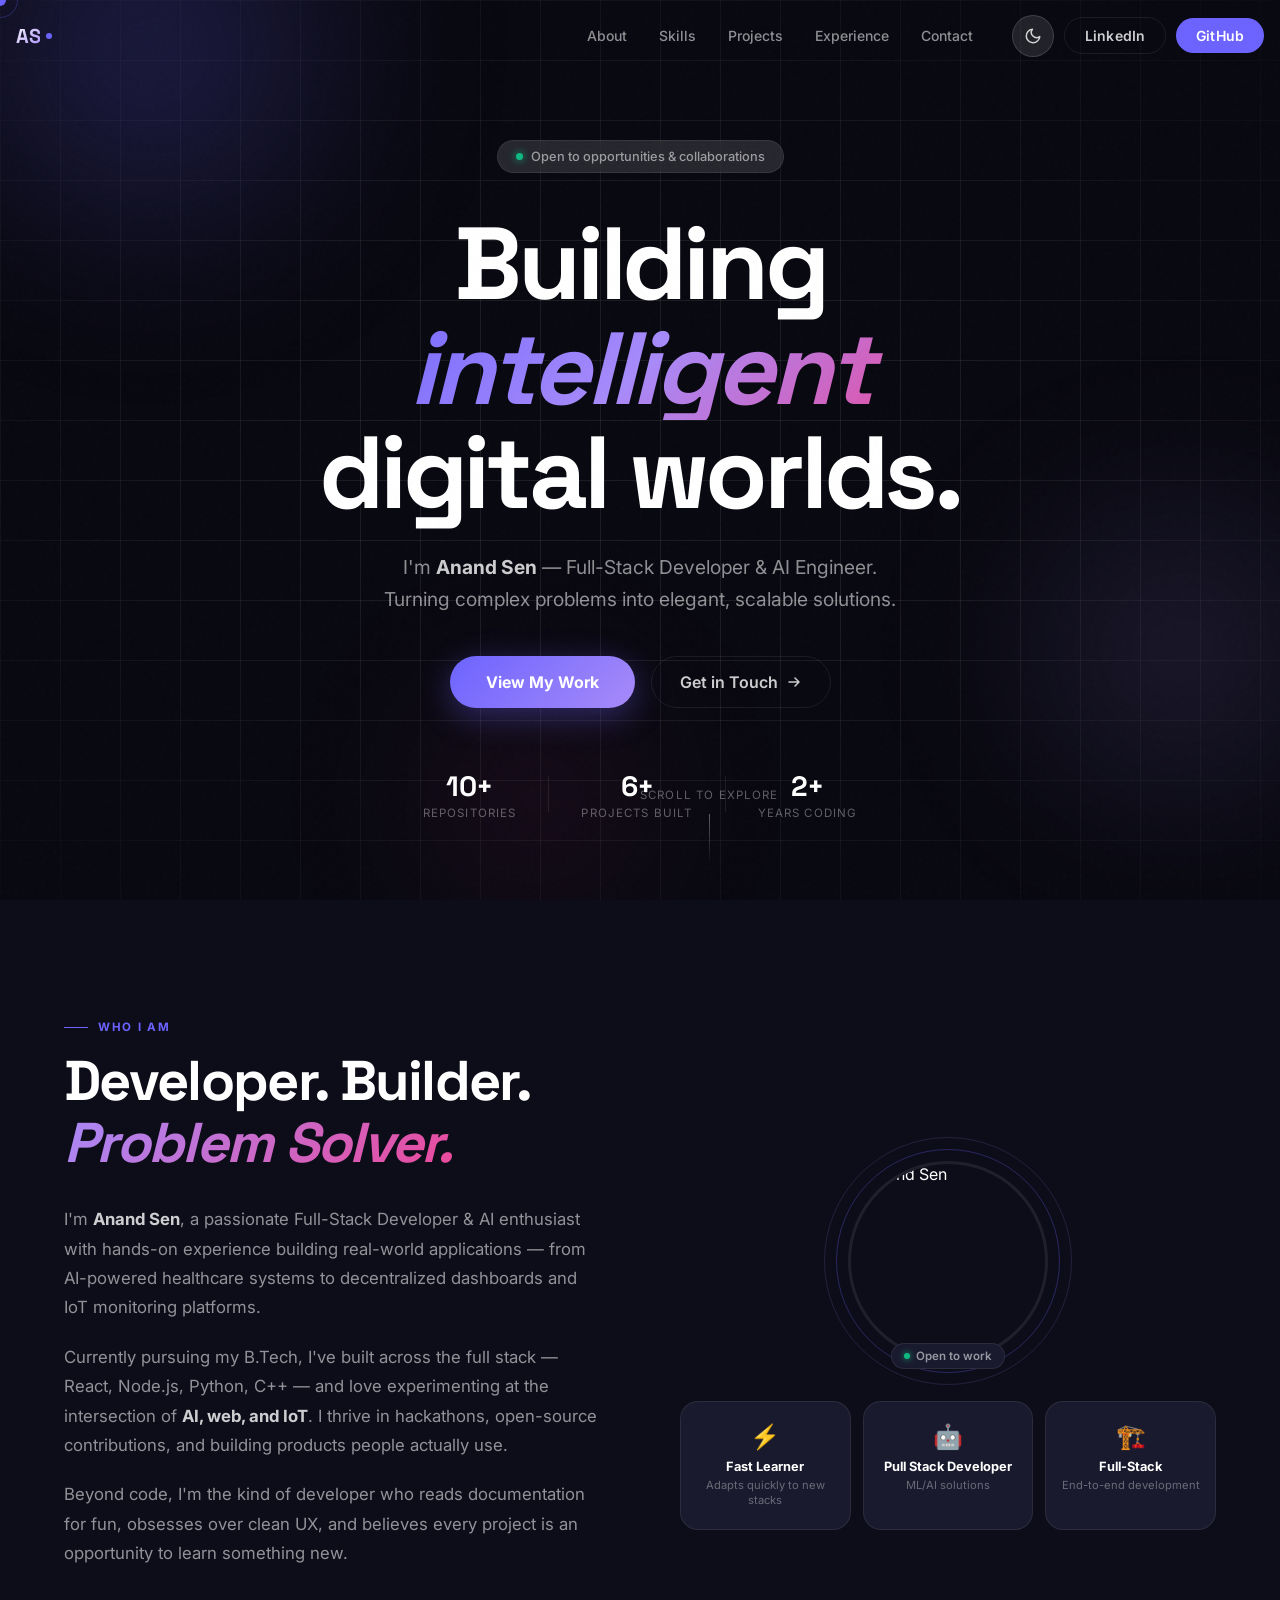
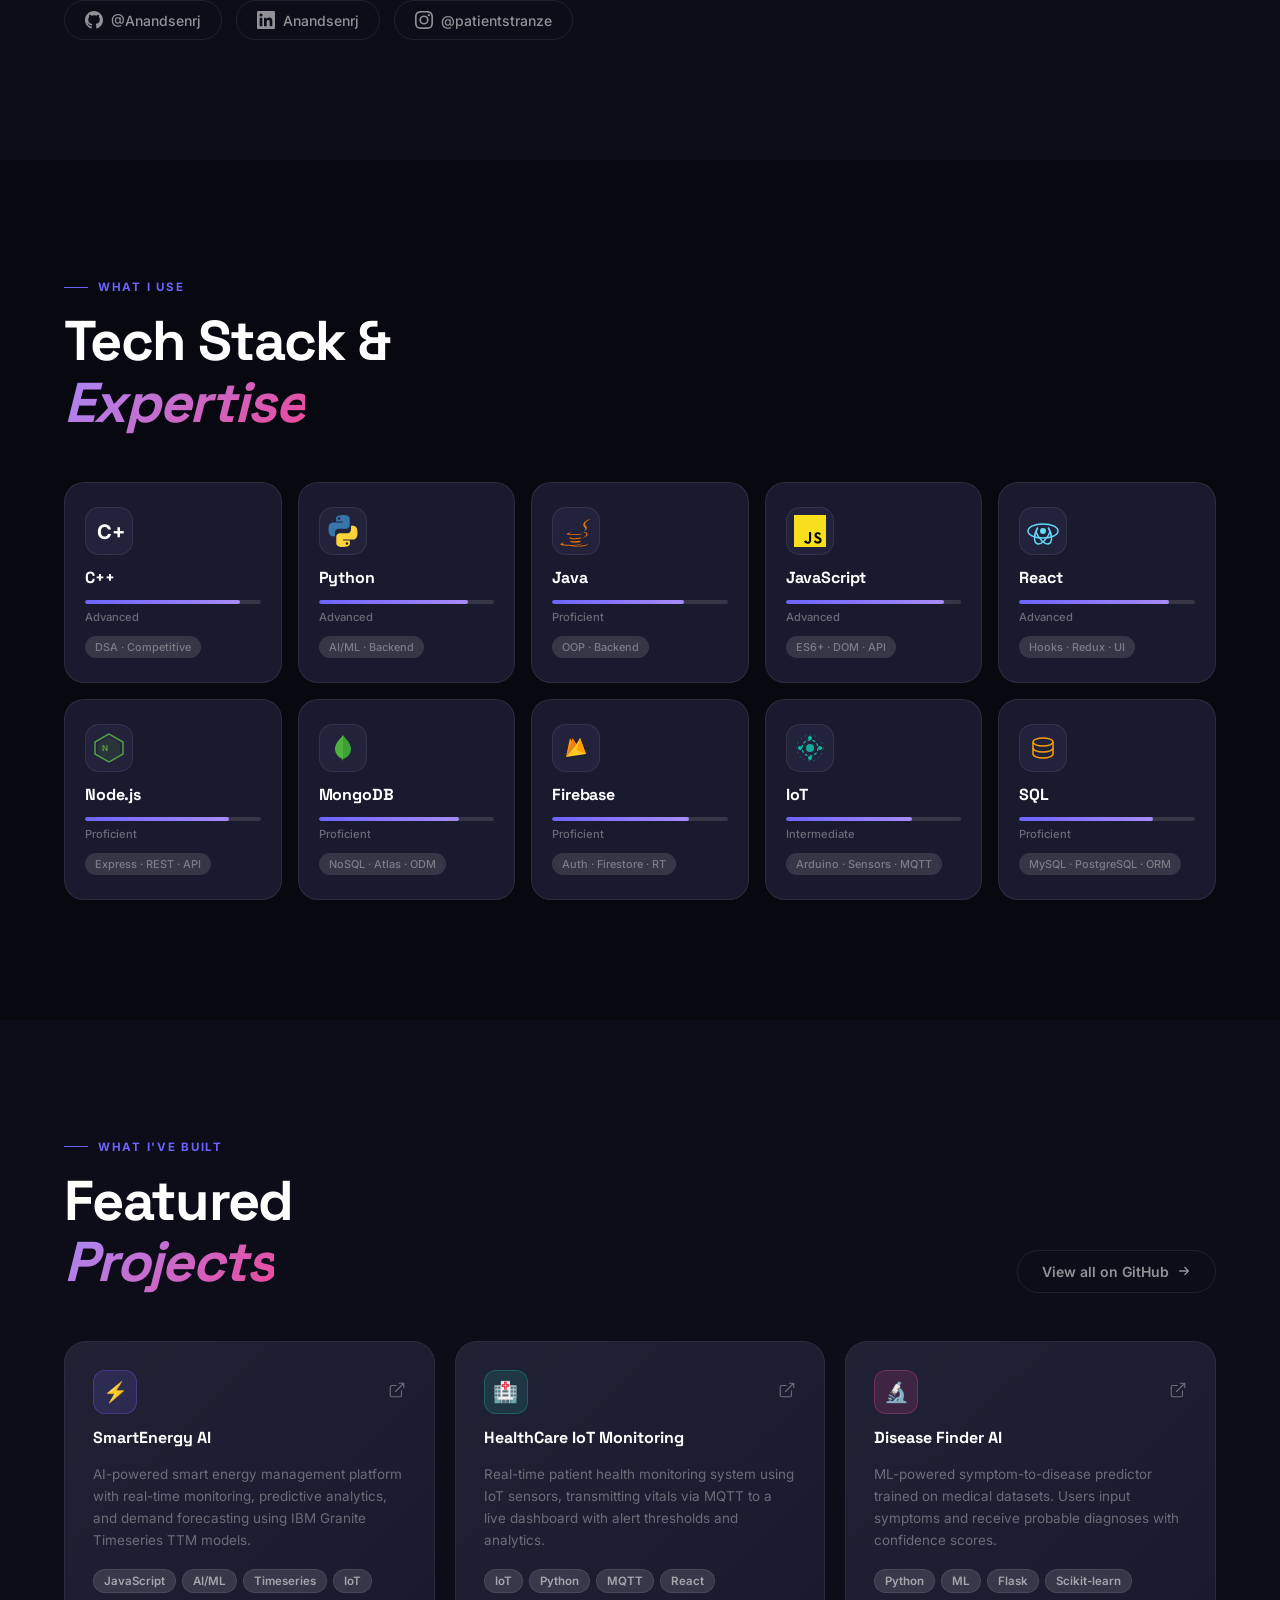
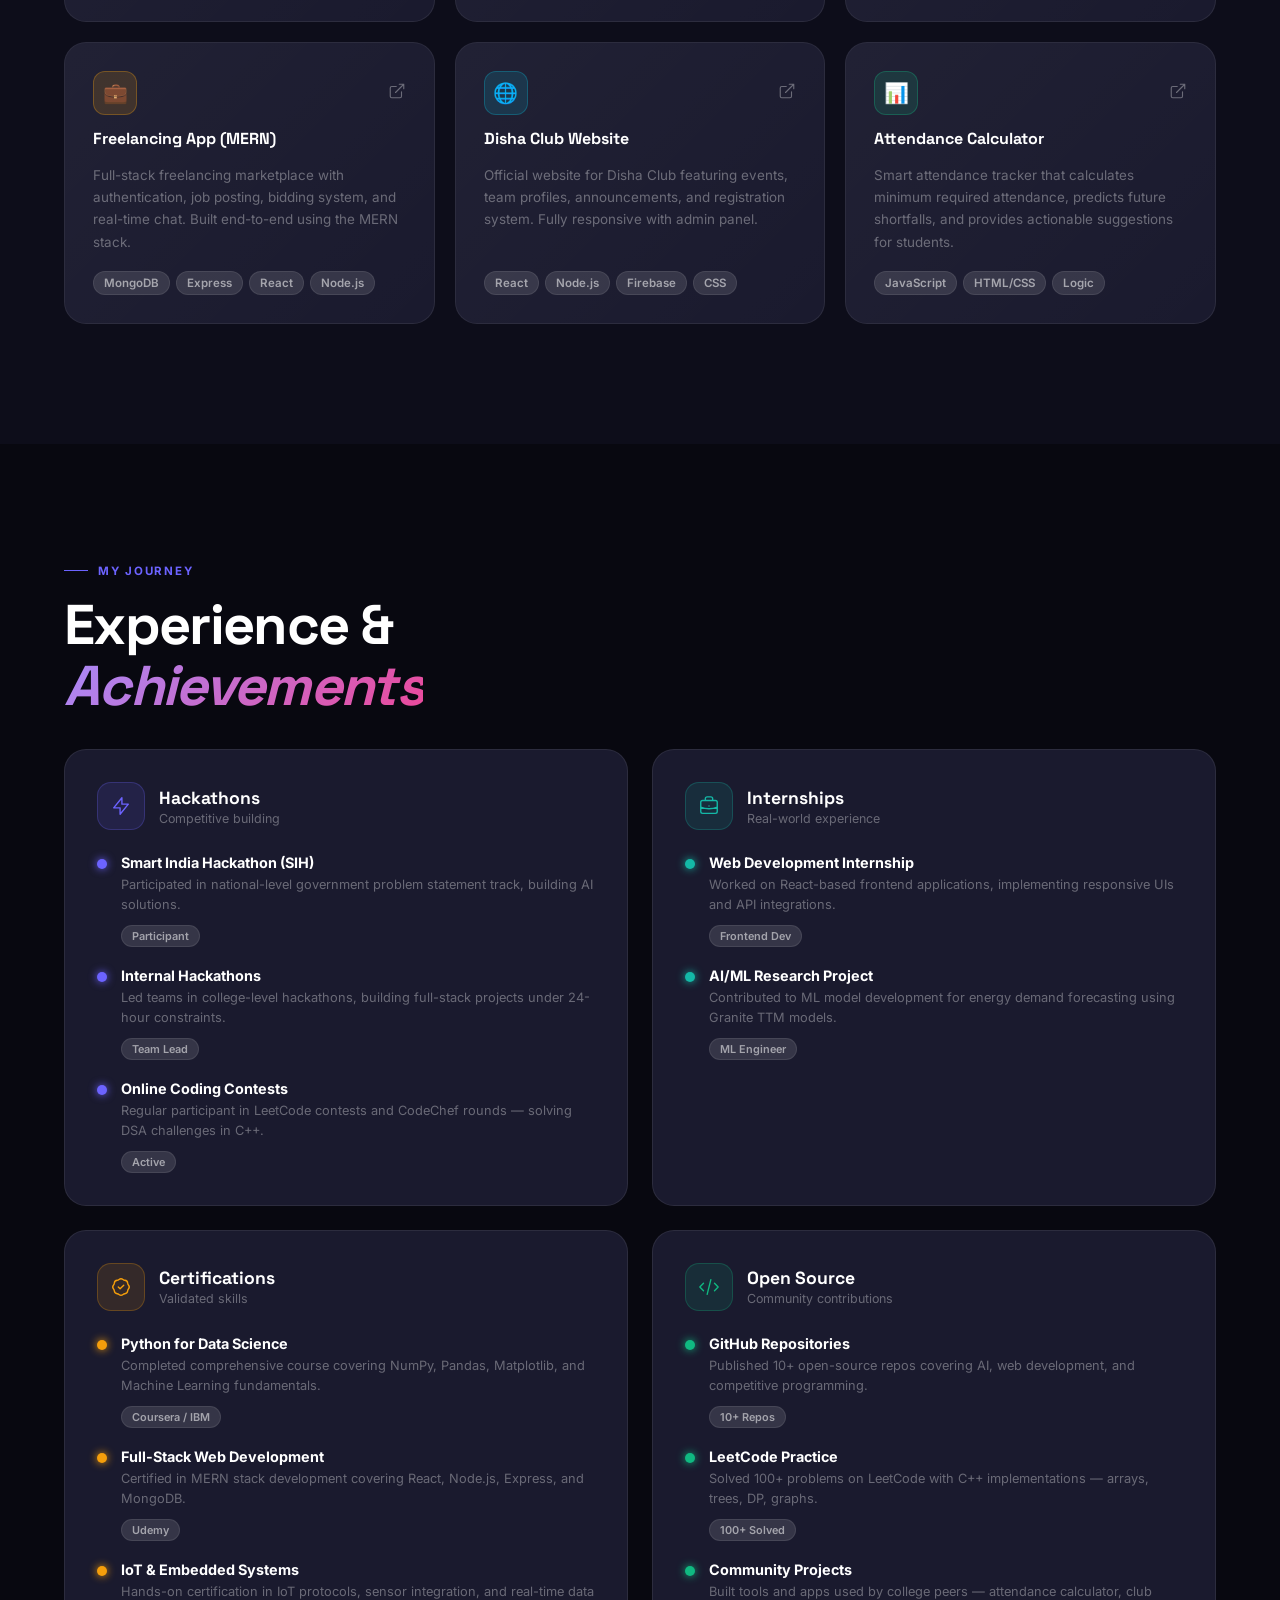
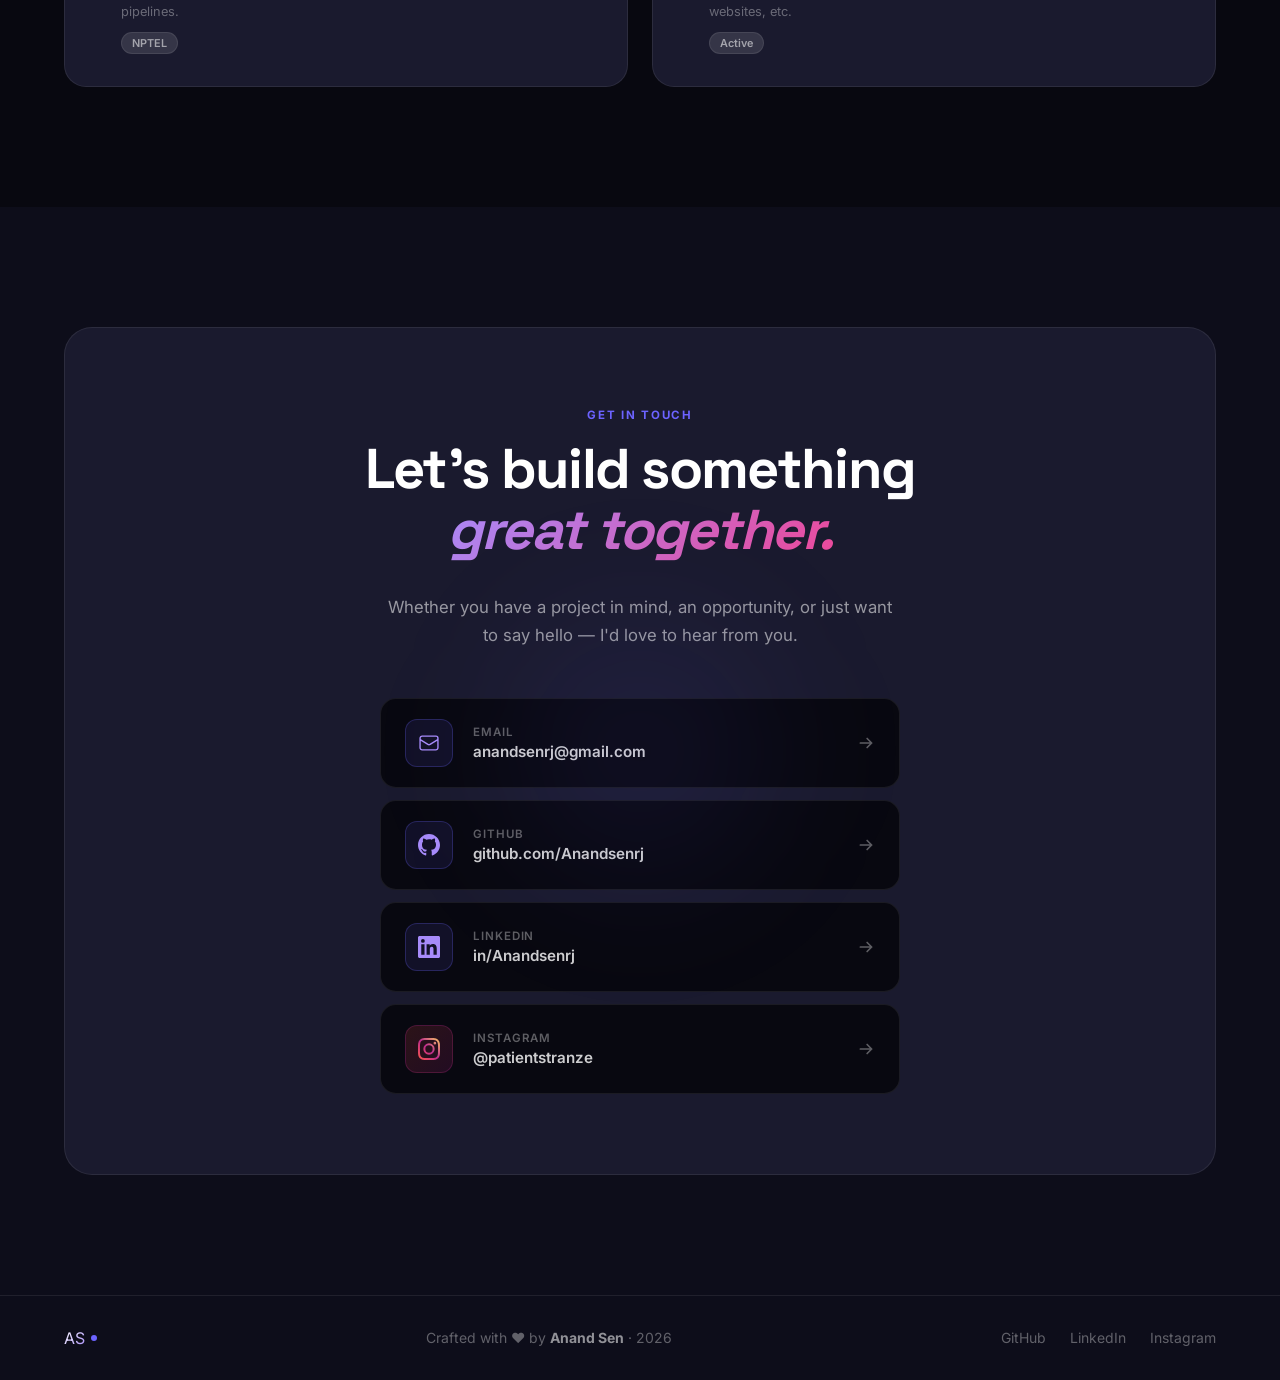
==== commit 665fcab9: "Update index.html" ====
--- a/index.html
+++ b/index.html
@@ -235,8 +235,8 @@
               </div>
               <div class="about-card reveal reveal-delay-2">
                 <div class="card-icon">🤖</div>
-                <div class="card-title">AI-First</div>
-                <div class="card-desc">ML/AI in every solution</div>
+                <div class="card-title">Pull Stack Developer</div>
+                <div class="card-desc">ML/AI solutions</div>
               </div>
               <div class="about-card reveal reveal-delay-3">
                 <div class="card-icon">🏗️</div>
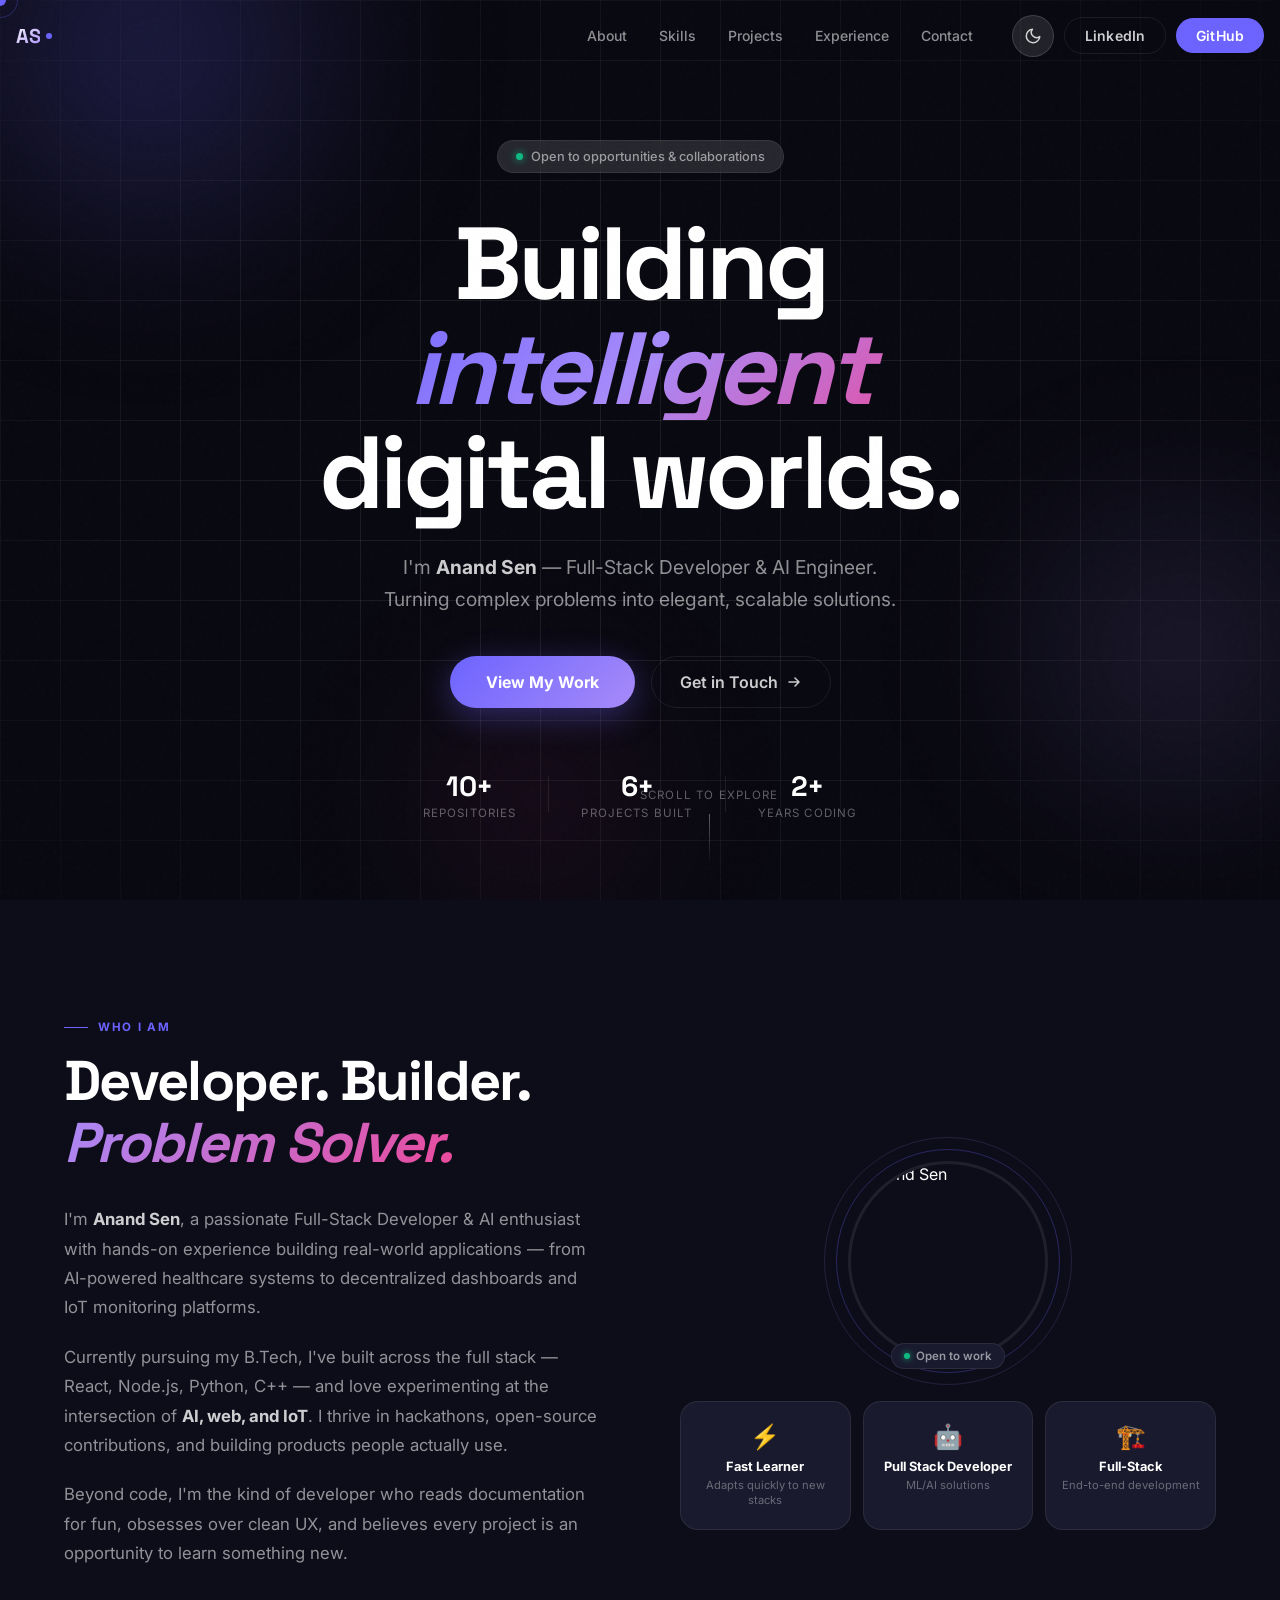
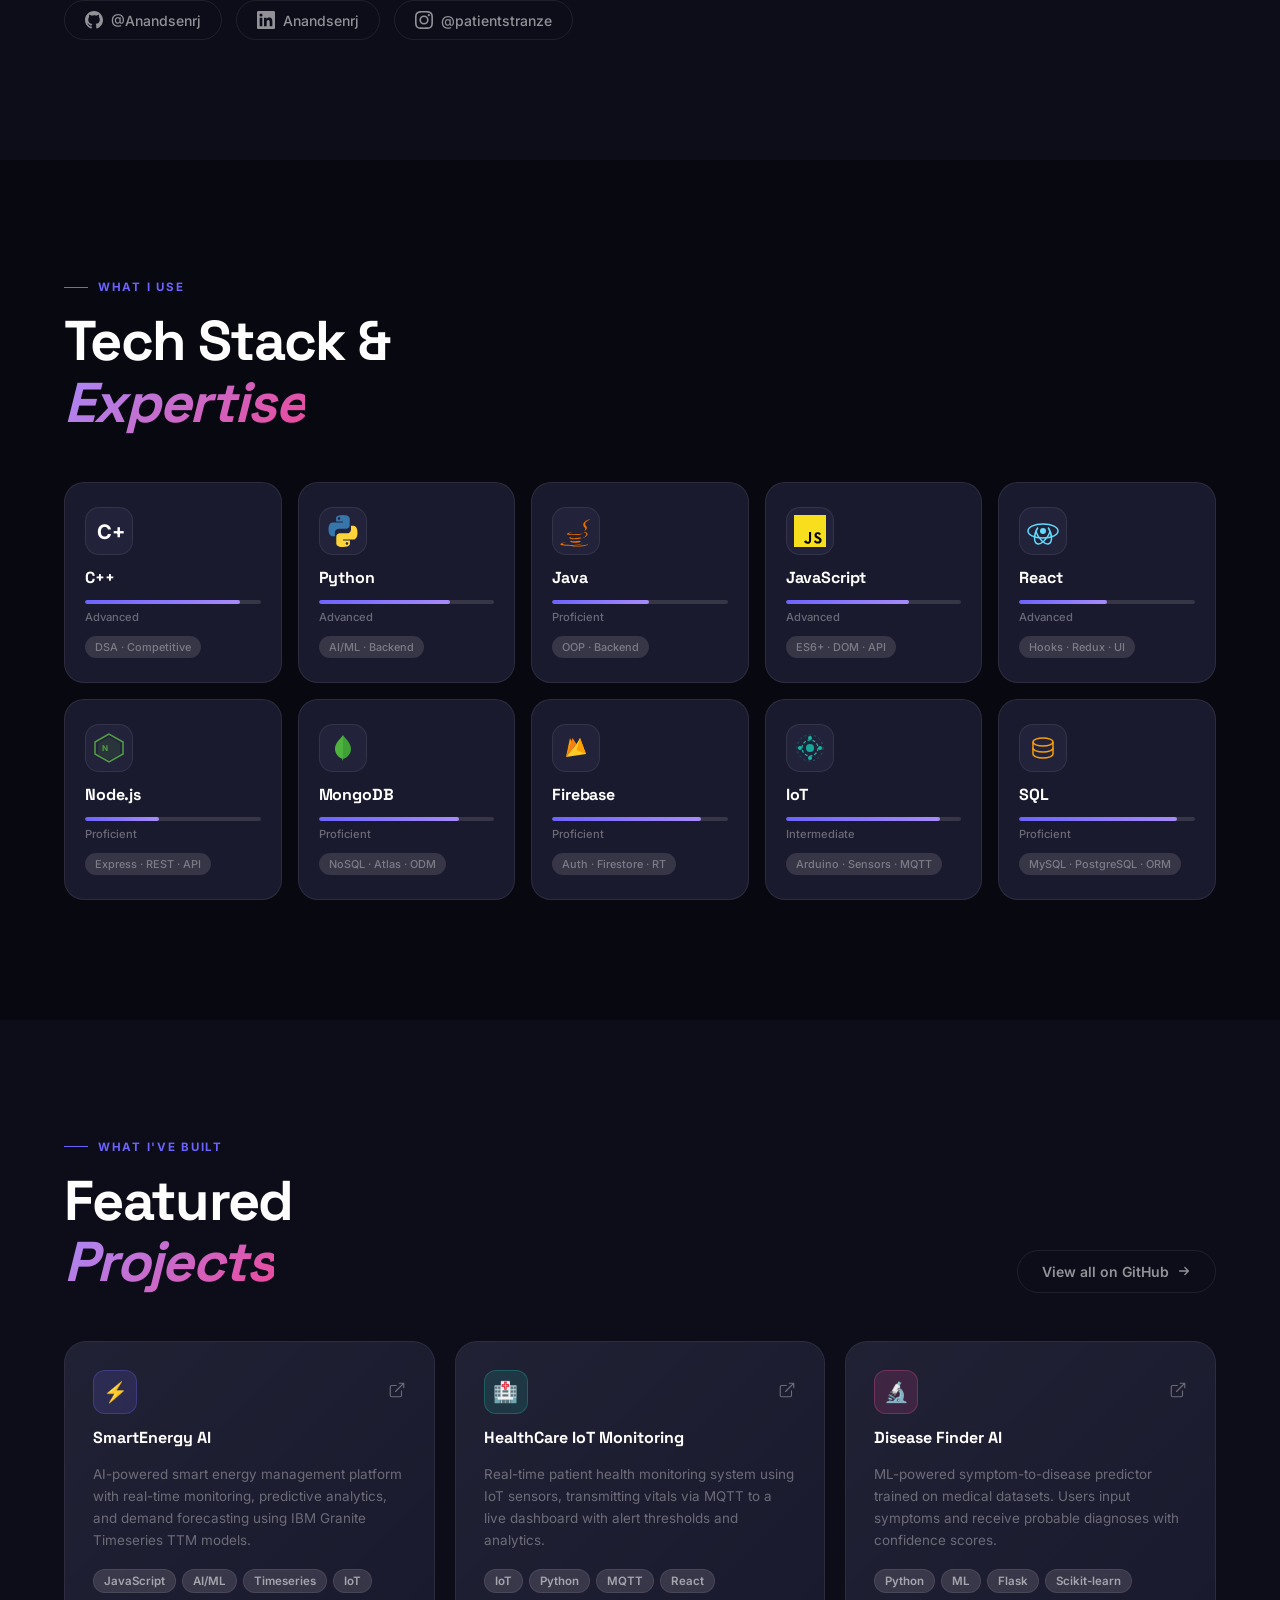
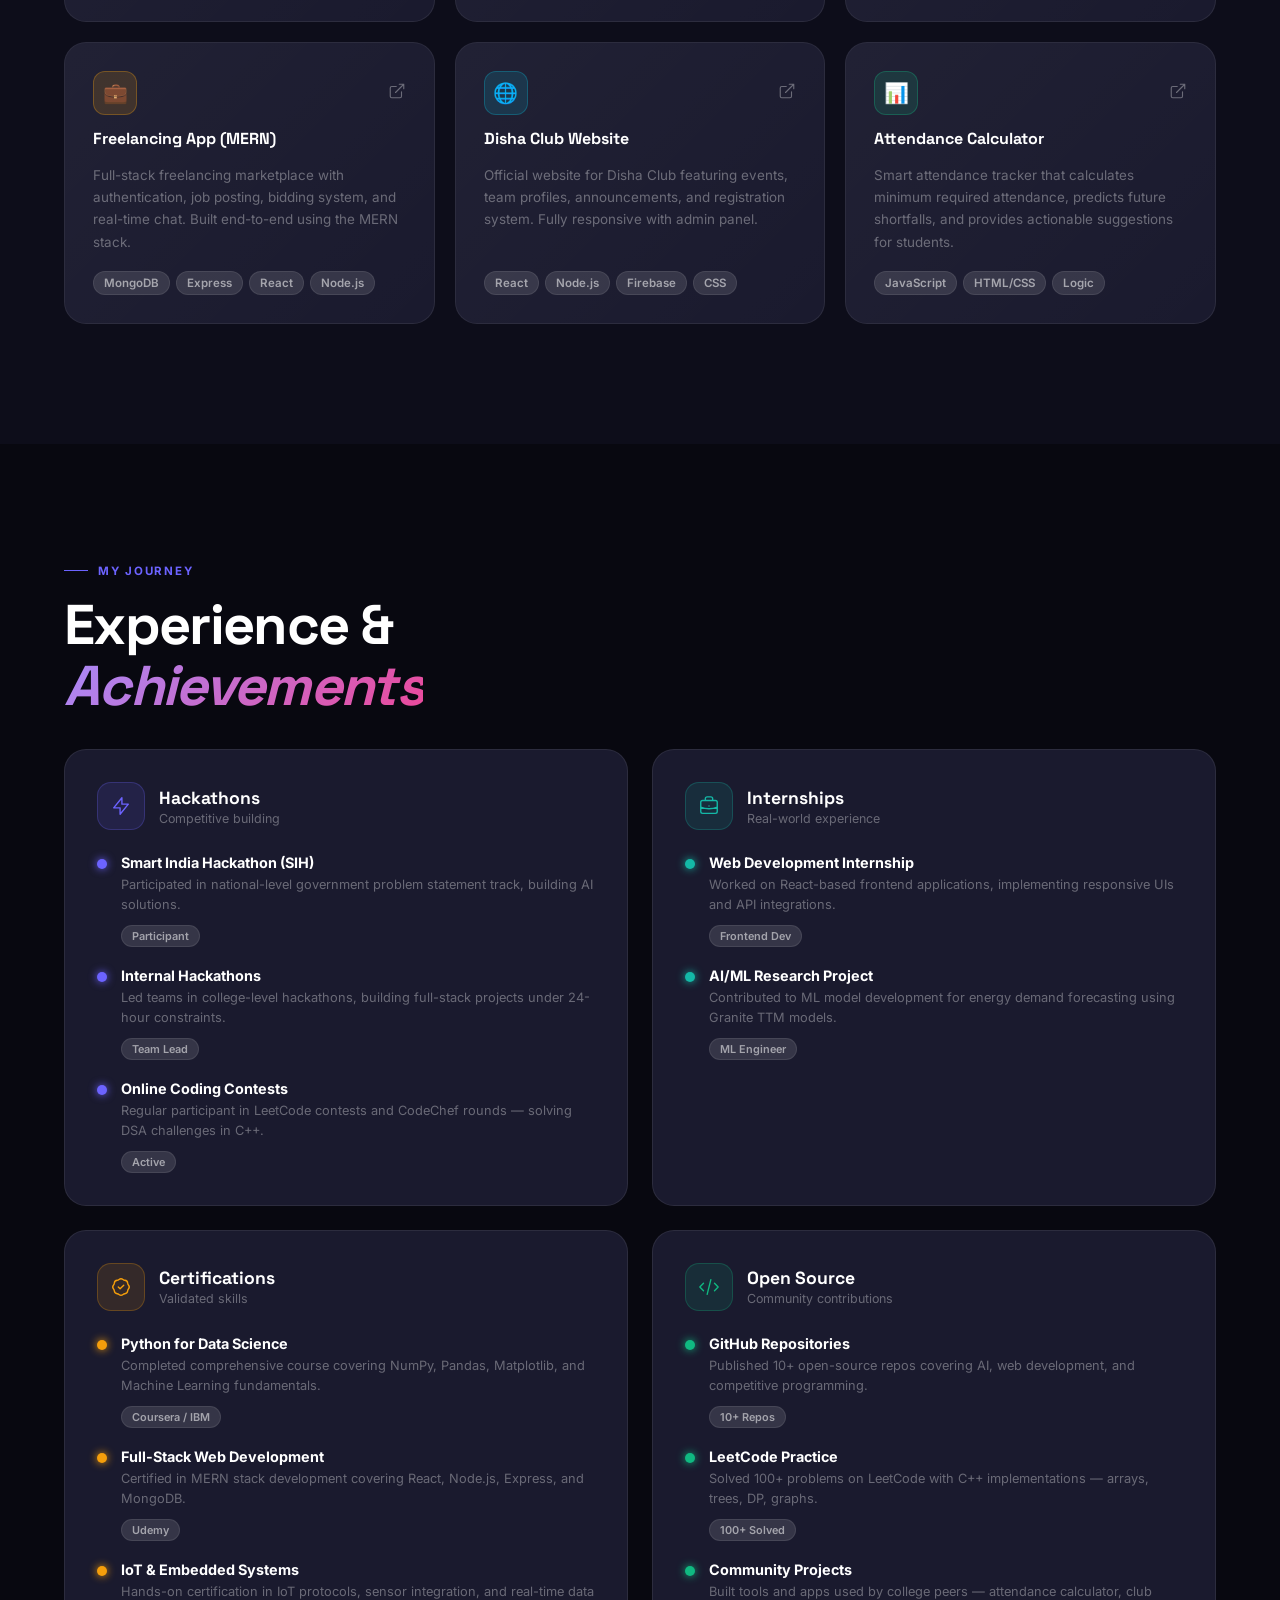
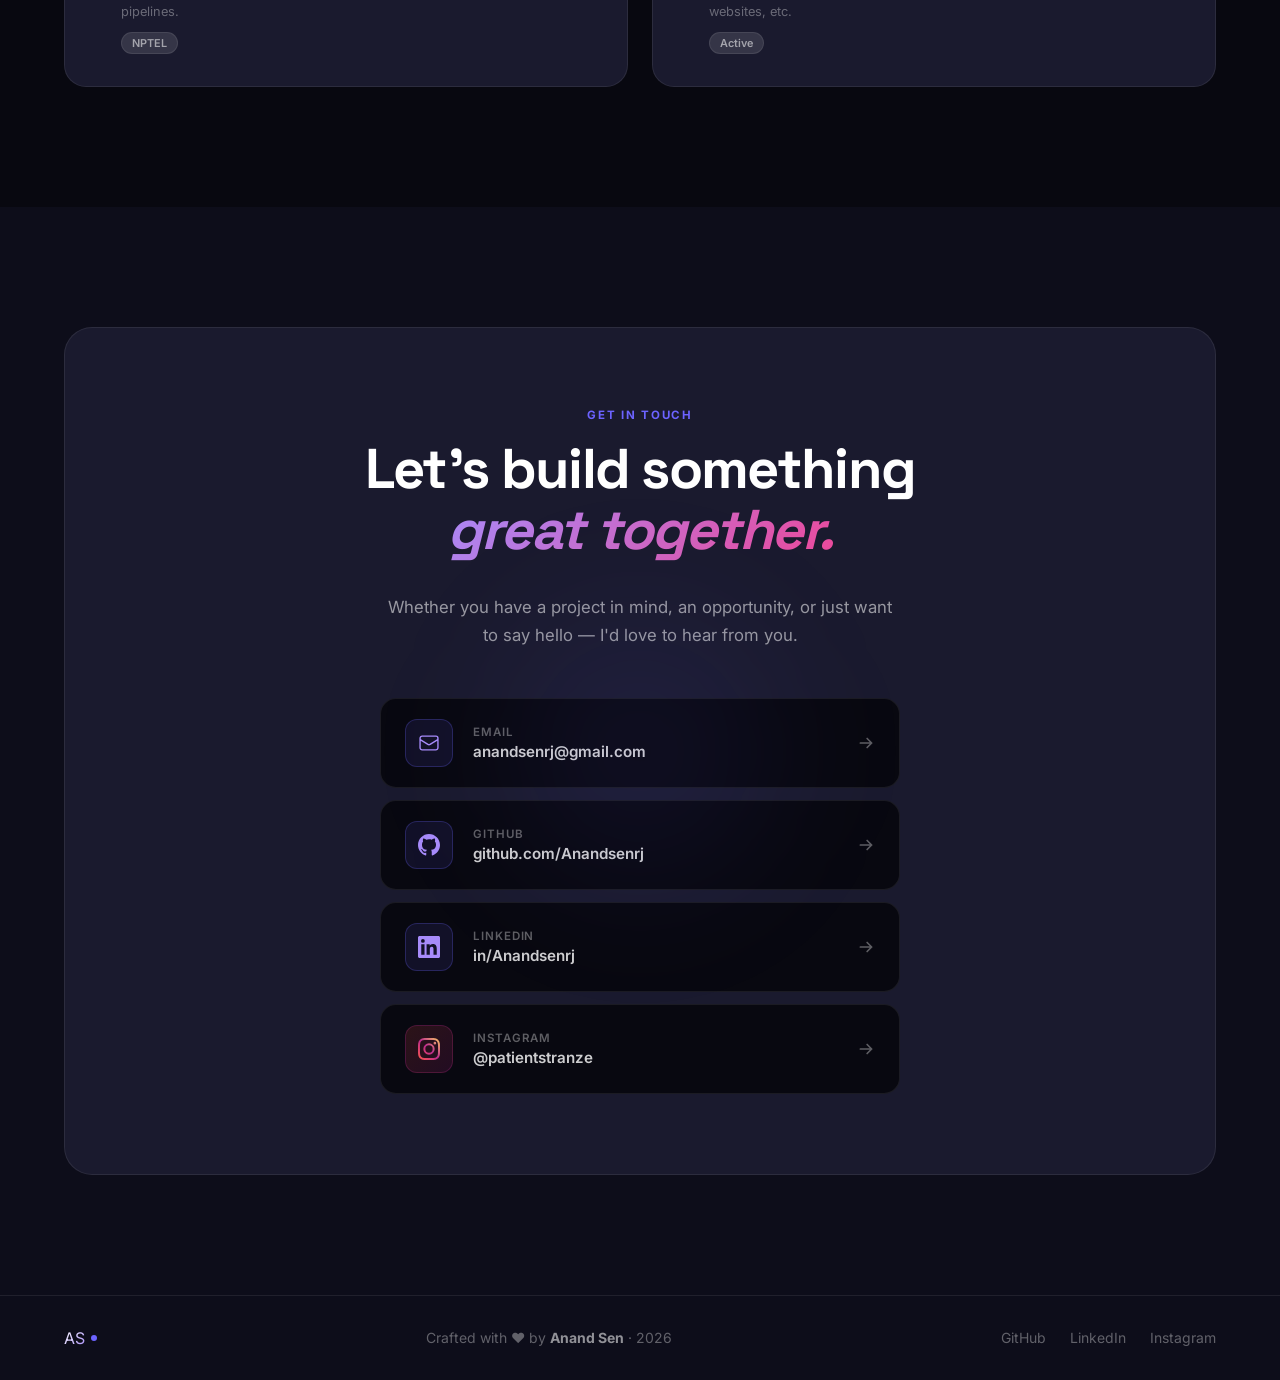
==== commit 893fedf8: "Update index.html" ====
--- a/index.html
+++ b/index.html
@@ -279,7 +279,7 @@
               </div>
               <div class="skill-card-name">Python</div>
               <div class="skill-card-level">
-                <div class="skill-bar"><div class="skill-bar-fill" style="--w:85%"></div></div>
+                <div class="skill-bar"><div class="skill-bar-fill" style="--w:75%"></div></div>
                 <span>Advanced</span>
               </div>
               <div class="skill-card-tag">AI/ML · Backend</div>
@@ -294,7 +294,7 @@
               </div>
               <div class="skill-card-name">Java</div>
               <div class="skill-card-level">
-                <div class="skill-bar"><div class="skill-bar-fill" style="--w:75%"></div></div>
+                <div class="skill-bar"><div class="skill-bar-fill" style="--w:55%"></div></div>
                 <span>Proficient</span>
               </div>
               <div class="skill-card-tag">OOP · Backend</div>
@@ -309,7 +309,7 @@
               </div>
               <div class="skill-card-name">JavaScript</div>
               <div class="skill-card-level">
-                <div class="skill-bar"><div class="skill-bar-fill" style="--w:90%"></div></div>
+                <div class="skill-bar"><div class="skill-bar-fill" style="--w:70%"></div></div>
                 <span>Advanced</span>
               </div>
               <div class="skill-card-tag">ES6+ · DOM · API</div>
@@ -324,7 +324,7 @@
               </div>
               <div class="skill-card-name">React</div>
               <div class="skill-card-level">
-                <div class="skill-bar"><div class="skill-bar-fill" style="--w:85%"></div></div>
+                <div class="skill-bar"><div class="skill-bar-fill" style="--w:50%"></div></div>
                 <span>Advanced</span>
               </div>
               <div class="skill-card-tag">Hooks · Redux · UI</div>
@@ -339,7 +339,7 @@
               </div>
               <div class="skill-card-name">Node.js</div>
               <div class="skill-card-level">
-                <div class="skill-bar"><div class="skill-bar-fill" style="--w:82%"></div></div>
+                <div class="skill-bar"><div class="skill-bar-fill" style="--w:42%"></div></div>
                 <span>Proficient</span>
               </div>
               <div class="skill-card-tag">Express · REST · API</div>
@@ -369,7 +369,7 @@
               </div>
               <div class="skill-card-name">Firebase</div>
               <div class="skill-card-level">
-                <div class="skill-bar"><div class="skill-bar-fill" style="--w:78%"></div></div>
+                <div class="skill-bar"><div class="skill-bar-fill" style="--w:85%"></div></div>
                 <span>Proficient</span>
               </div>
               <div class="skill-card-tag">Auth · Firestore · RT</div>
@@ -392,7 +392,7 @@
               </div>
               <div class="skill-card-name">IoT</div>
               <div class="skill-card-level">
-                <div class="skill-bar"><div class="skill-bar-fill" style="--w:72%"></div></div>
+                <div class="skill-bar"><div class="skill-bar-fill" style="--w:88%"></div></div>
                 <span>Intermediate</span>
               </div>
               <div class="skill-card-tag">Arduino · Sensors · MQTT</div>
@@ -411,7 +411,7 @@
               </div>
               <div class="skill-card-name">SQL</div>
               <div class="skill-card-level">
-                <div class="skill-bar"><div class="skill-bar-fill" style="--w:76%"></div></div>
+                <div class="skill-bar"><div class="skill-bar-fill" style="--w:90%"></div></div>
                 <span>Proficient</span>
               </div>
               <div class="skill-card-tag">MySQL · PostgreSQL · ORM</div>
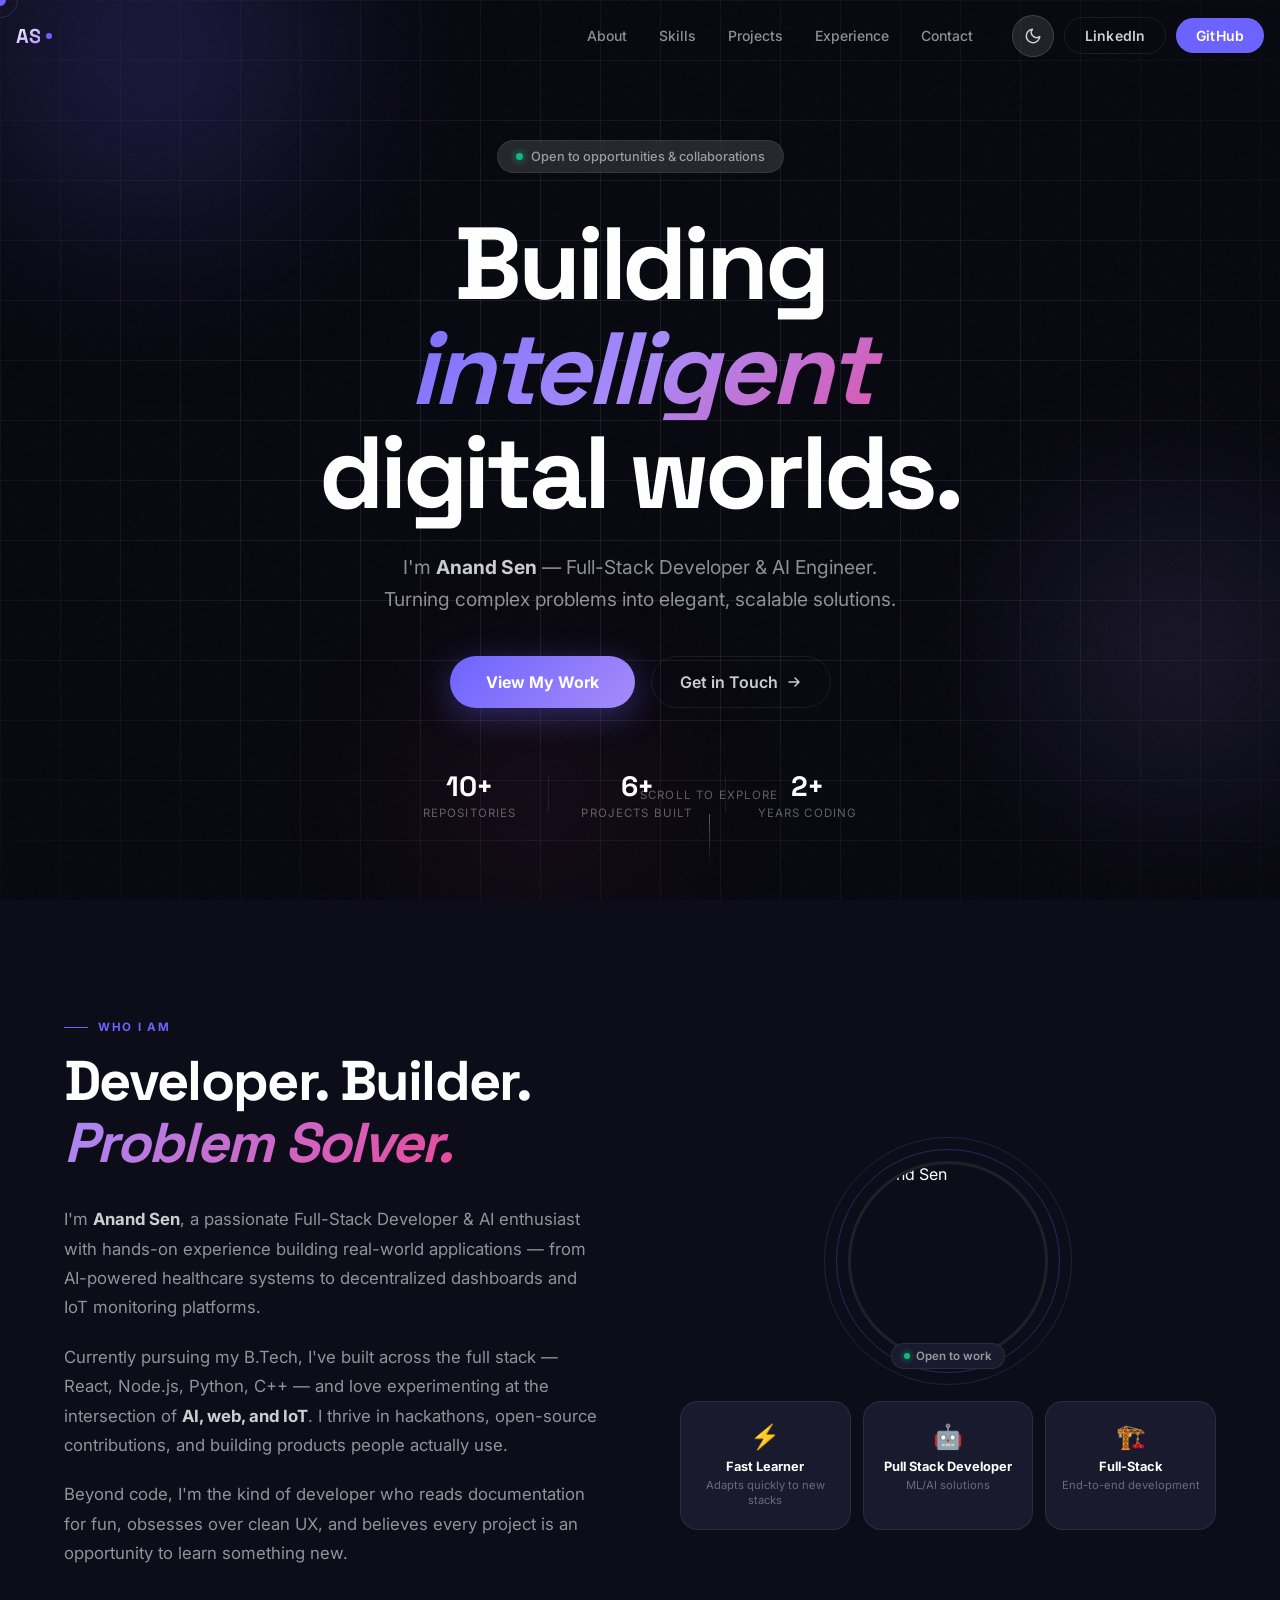
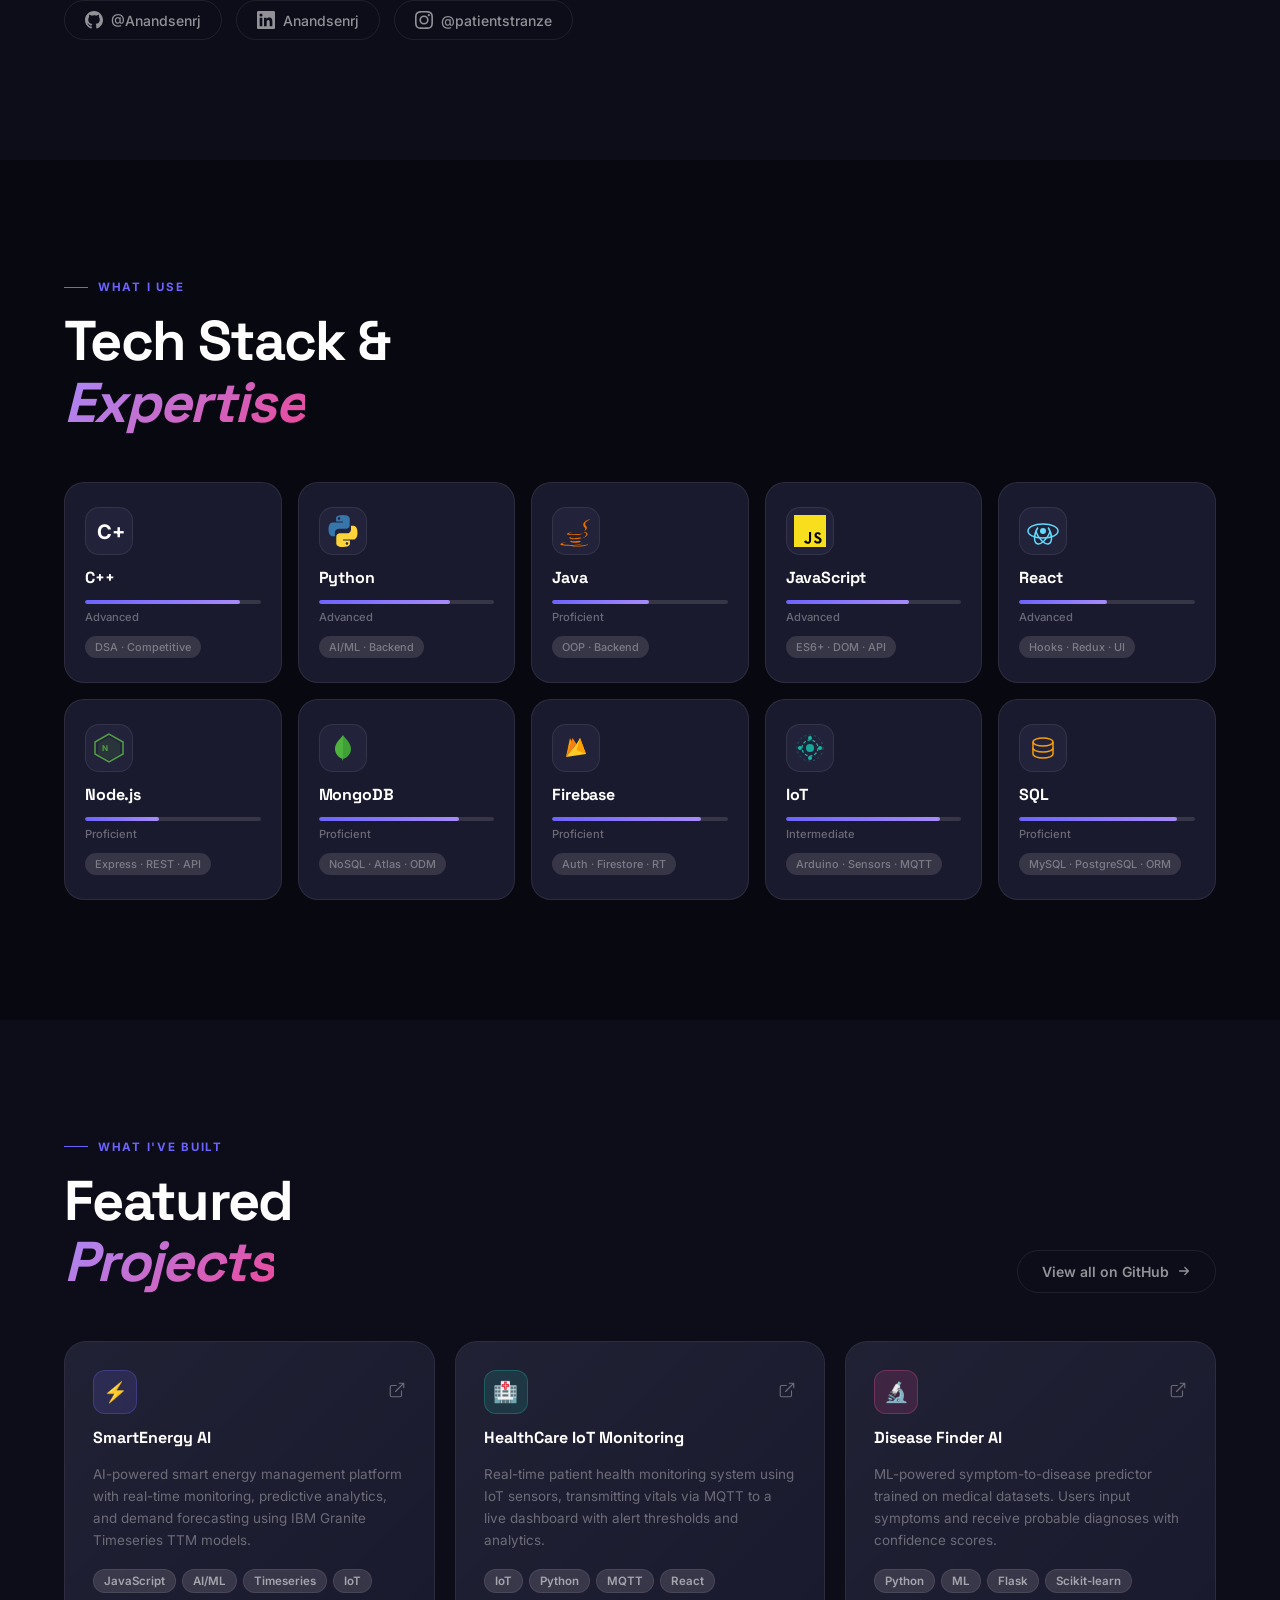
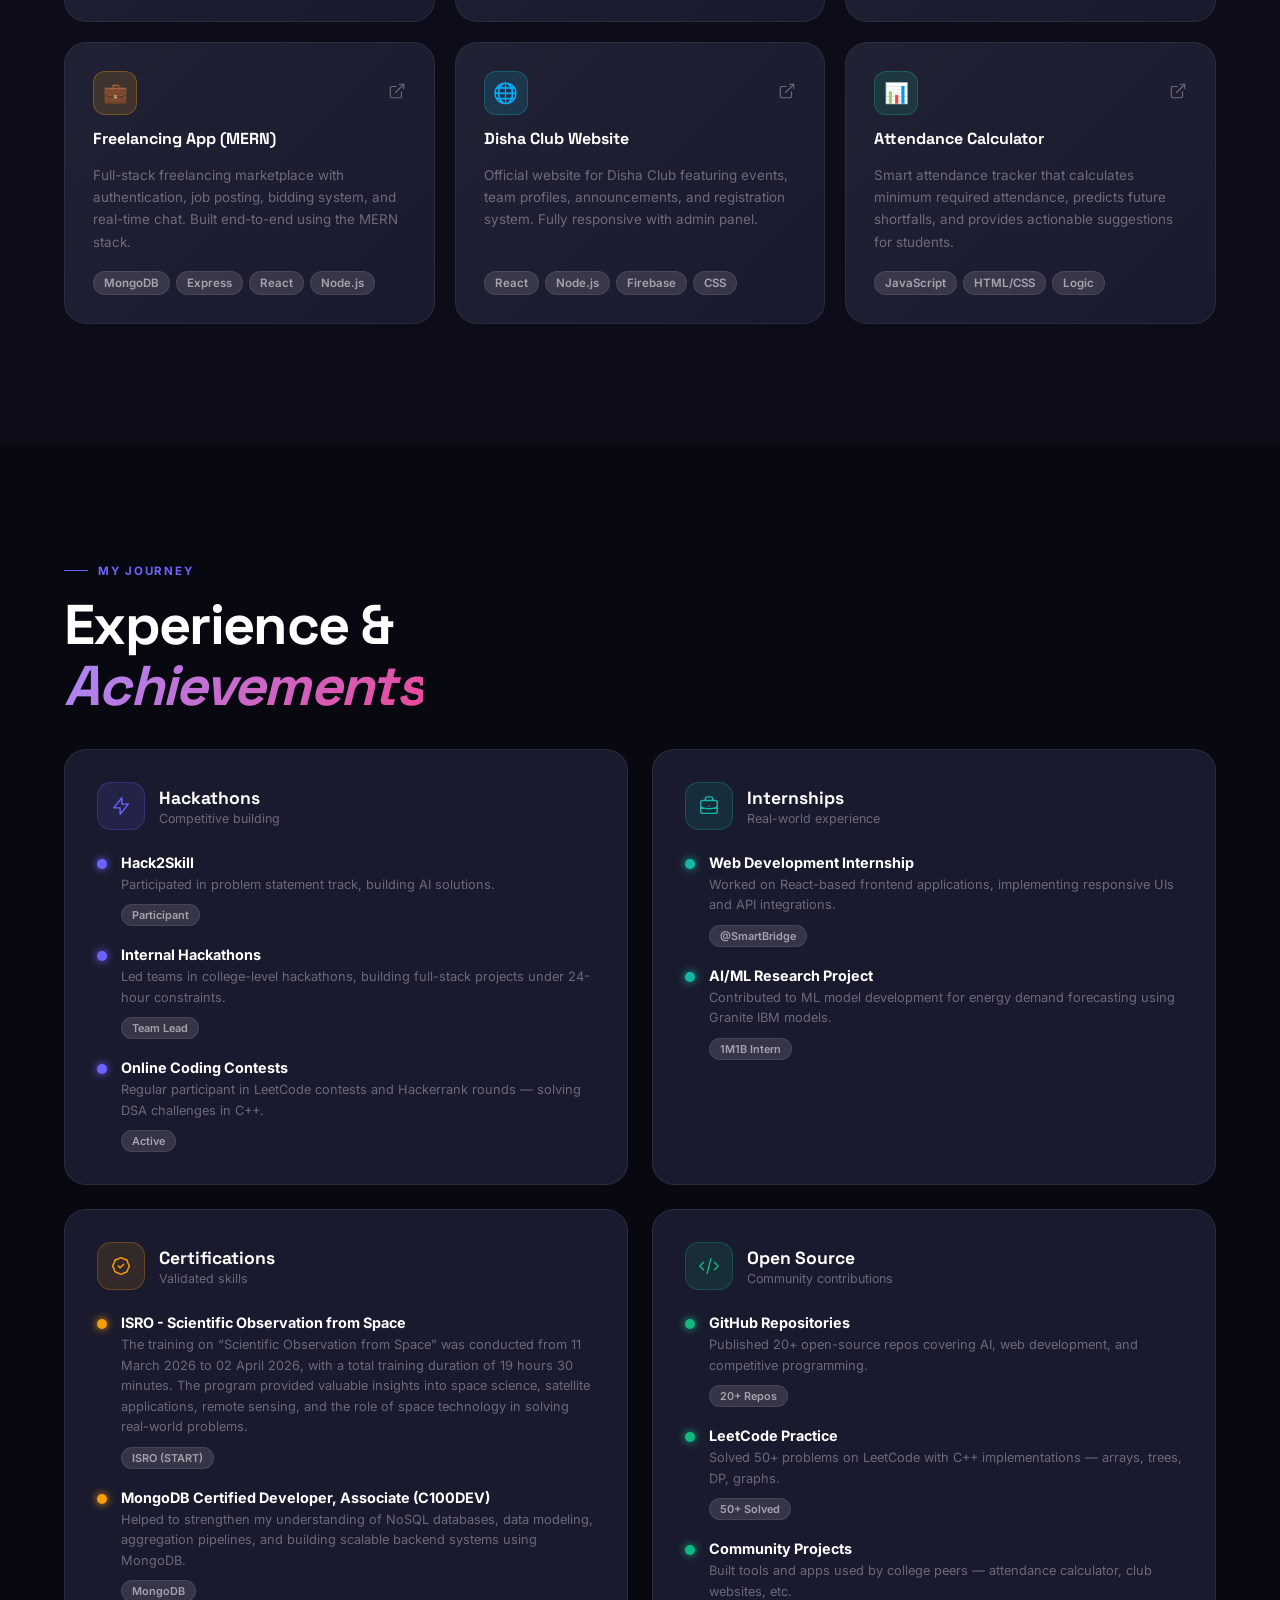
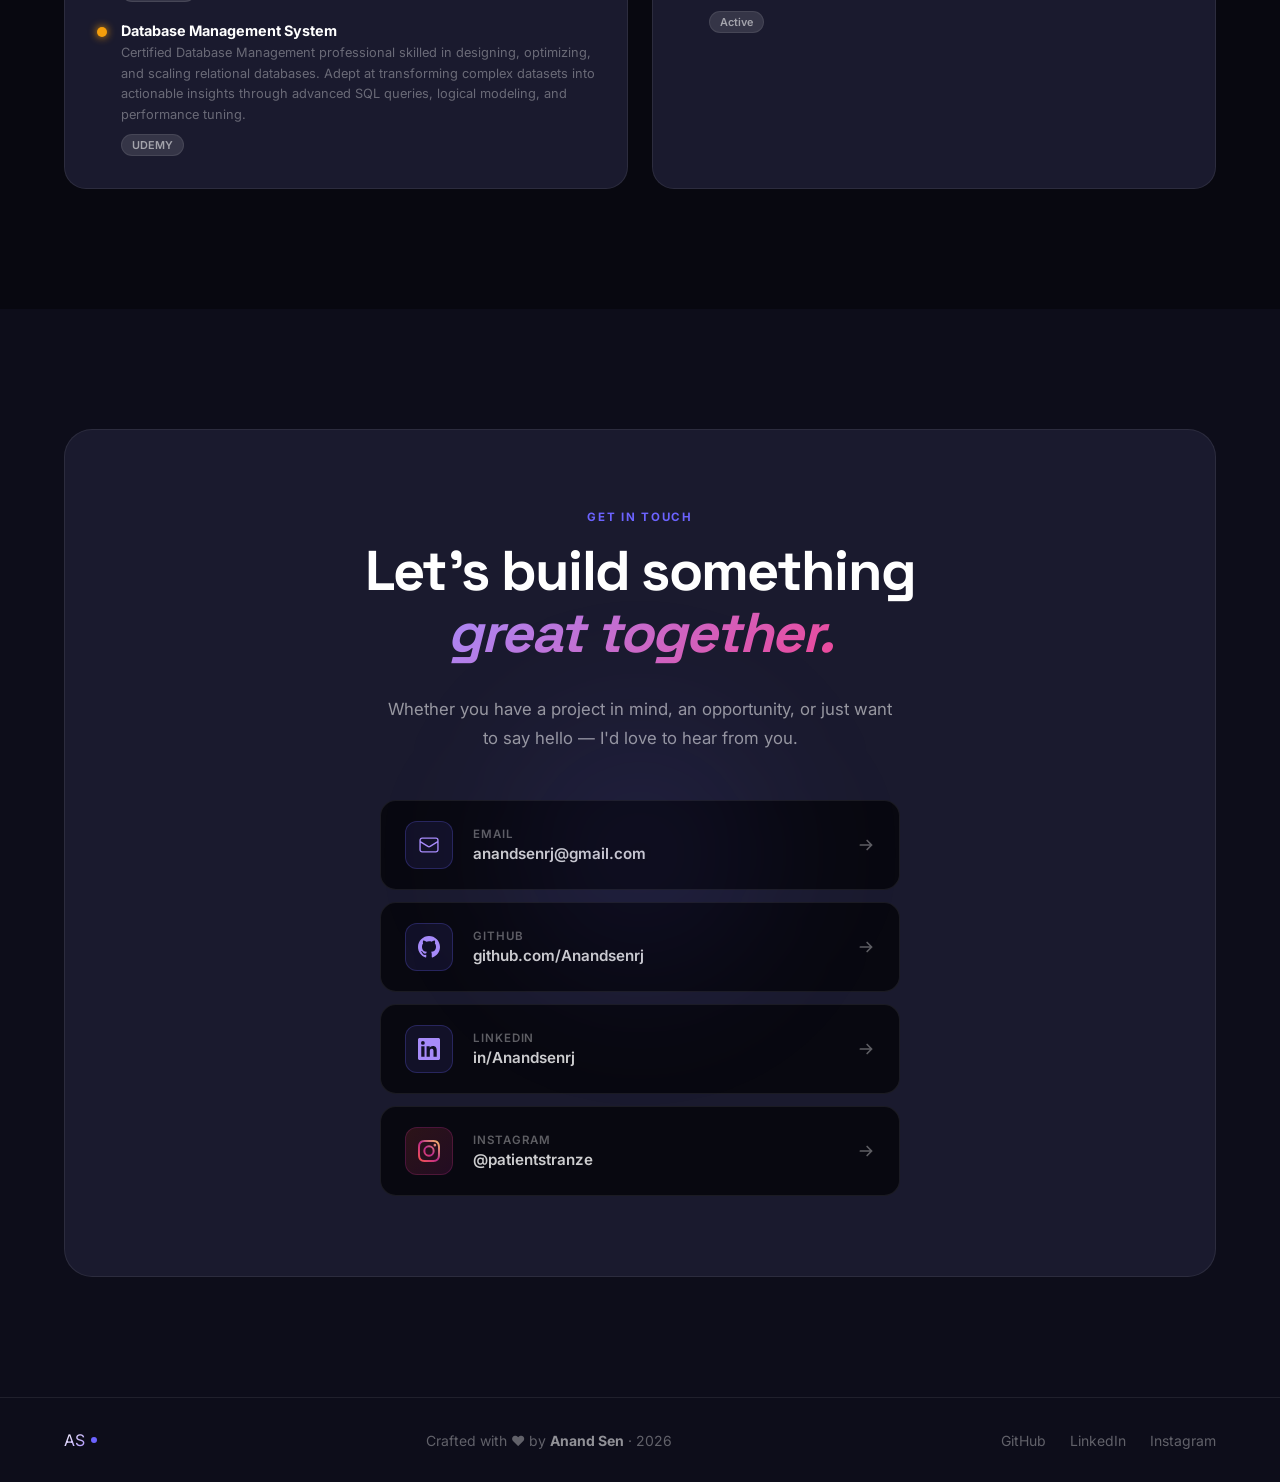
==== commit 9d604fc5: "Update index.html" ====
--- a/index.html
+++ b/index.html
@@ -435,7 +435,7 @@
         </div>
         <div class="projects-grid">
 
-          <a href="https://github.com/Anandsenrj/smartenergy-ai" target="_blank" rel="noopener" class="project-card project-featured reveal" id="project-smartenergy">
+          <a href="https://anandsenrj.me/smartenergy-ai/" target="_blank" rel="noopener" class="project-card project-featured reveal" id="project-smartenergy">
             <div class="project-card-accent" style="--accent-color:#6c63ff"></div>
             <div class="project-card-top">
               <div class="project-icon" style="background:rgba(108,99,255,0.15);border-color:rgba(108,99,255,0.3)">⚡</div>
@@ -453,7 +453,7 @@
             </div>
           </a>
 
-          <a href="https://github.com/Anandsenrj" target="_blank" rel="noopener" class="project-card reveal reveal-delay-1" id="project-healthcare">
+          <a href="https://anandsenrj.me/HealthCare/" target="_blank" rel="noopener" class="project-card reveal reveal-delay-1" id="project-healthcare">
             <div class="project-card-accent" style="--accent-color:#14b8a6"></div>
             <div class="project-card-top">
               <div class="project-icon" style="background:rgba(20,184,166,0.15);border-color:rgba(20,184,166,0.3)">🏥</div>
@@ -507,7 +507,7 @@
             </div>
           </a>
 
-          <a href="https://github.com/Anandsenrj" target="_blank" rel="noopener" class="project-card reveal reveal-delay-2" id="project-disha">
+          <a href="https://dishaclub.in/" target="_blank" rel="noopener" class="project-card reveal reveal-delay-2" id="project-disha">
             <div class="project-card-accent" style="--accent-color:#06b6d4"></div>
             <div class="project-card-top">
               <div class="project-icon" style="background:rgba(6,182,212,0.15);border-color:rgba(6,182,212,0.3)">🌐</div>
@@ -525,7 +525,7 @@
             </div>
           </a>
 
-          <a href="https://github.com/Anandsenrj" target="_blank" rel="noopener" class="project-card reveal reveal-delay-3" id="project-attendance">
+          <a href="https://psit-kanpur-attendance-calculator.netlify.app/" target="_blank" rel="noopener" class="project-card reveal reveal-delay-3" id="project-attendance">
             <div class="project-card-accent" style="--accent-color:#10b981"></div>
             <div class="project-card-top">
               <div class="project-icon" style="background:rgba(16,185,129,0.15);border-color:rgba(16,185,129,0.3)">📊</div>
@@ -569,8 +569,8 @@
               <div class="exp-item">
                 <div class="exp-item-dot" style="--dot-color:#6c63ff"></div>
                 <div class="exp-item-content">
-                  <div class="exp-item-title">Smart India Hackathon (SIH)</div>
-                  <div class="exp-item-desc">Participated in national-level government problem statement track, building AI solutions.</div>
+                  <div class="exp-item-title">Hack2Skill </div>
+                  <div class="exp-item-desc">Participated in problem statement track, building AI solutions.</div>
                   <div class="exp-item-badge">Participant</div>
                 </div>
               </div>
@@ -586,7 +586,7 @@
                 <div class="exp-item-dot" style="--dot-color:#6c63ff"></div>
                 <div class="exp-item-content">
                   <div class="exp-item-title">Online Coding Contests</div>
-                  <div class="exp-item-desc">Regular participant in LeetCode contests and CodeChef rounds — solving DSA challenges in C++.</div>
+                  <div class="exp-item-desc">Regular participant in LeetCode contests and Hackerrank rounds — solving DSA challenges in C++.</div>
                   <div class="exp-item-badge">Active</div>
                 </div>
               </div>
@@ -610,15 +610,15 @@
                 <div class="exp-item-content">
                   <div class="exp-item-title">Web Development Internship</div>
                   <div class="exp-item-desc">Worked on React-based frontend applications, implementing responsive UIs and API integrations.</div>
-                  <div class="exp-item-badge">Frontend Dev</div>
+                  <div class="exp-item-badge">@SmartBridge</div>
                 </div>
               </div>
               <div class="exp-item">
                 <div class="exp-item-dot" style="--dot-color:#14b8a6"></div>
                 <div class="exp-item-content">
                   <div class="exp-item-title">AI/ML Research Project</div>
-                  <div class="exp-item-desc">Contributed to ML model development for energy demand forecasting using Granite TTM models.</div>
-                  <div class="exp-item-badge">ML Engineer</div>
+                  <div class="exp-item-desc">Contributed to ML model development for energy demand forecasting using Granite IBM models.</div>
+                  <div class="exp-item-badge">1M1B Intern</div>
                 </div>
               </div>
             </div>
@@ -639,25 +639,28 @@
               <div class="exp-item">
                 <div class="exp-item-dot" style="--dot-color:#f59e0b"></div>
                 <div class="exp-item-content">
-                  <div class="exp-item-title">Python for Data Science</div>
-                  <div class="exp-item-desc">Completed comprehensive course covering NumPy, Pandas, Matplotlib, and Machine Learning fundamentals.</div>
-                  <div class="exp-item-badge">Coursera / IBM</div>
+                  <div class="exp-item-title">ISRO - Scientific Observation from Space</div>
+                  <div class="exp-item-desc">The training on “Scientific Observation from Space” 
+                    was conducted from 11 March 2026 to 02 April 2026, with a total training duration 
+                    of 19 hours 30 minutes. The program provided valuable insights into space science, 
+                    satellite applications, remote sensing, and the role of space technology in solving real-world problems.</div>
+                  <div class="exp-item-badge">ISRO (START) </div>
                 </div>
               </div>
               <div class="exp-item">
                 <div class="exp-item-dot" style="--dot-color:#f59e0b"></div>
                 <div class="exp-item-content">
-                  <div class="exp-item-title">Full-Stack Web Development</div>
-                  <div class="exp-item-desc">Certified in MERN stack development covering React, Node.js, Express, and MongoDB.</div>
-                  <div class="exp-item-badge">Udemy</div>
+                  <div class="exp-item-title">MongoDB Certified Developer, Associate (C100DEV)</div>
+                  <div class="exp-item-desc">Helped to strengthen my understanding of NoSQL databases, data modeling, aggregation pipelines, and building scalable backend systems using MongoDB.</div>
+                  <div class="exp-item-badge">MongoDB</div>
                 </div>
               </div>
               <div class="exp-item">
                 <div class="exp-item-dot" style="--dot-color:#f59e0b"></div>
                 <div class="exp-item-content">
-                  <div class="exp-item-title">IoT &amp; Embedded Systems</div>
-                  <div class="exp-item-desc">Hands-on certification in IoT protocols, sensor integration, and real-time data pipelines.</div>
-                  <div class="exp-item-badge">NPTEL</div>
+                  <div class="exp-item-title">Database Management System</div>
+                  <div class="exp-item-desc">Certified Database Management professional skilled in designing, optimizing, and scaling relational databases. Adept at transforming complex datasets into actionable insights through advanced SQL queries, logical modeling, and performance tuning.</div>
+                  <div class="exp-item-badge">UDEMY</div>
                 </div>
               </div>
             </div>
@@ -679,16 +682,16 @@
                 <div class="exp-item-dot" style="--dot-color:#10b981"></div>
                 <div class="exp-item-content">
                   <div class="exp-item-title">GitHub Repositories</div>
-                  <div class="exp-item-desc">Published 10+ open-source repos covering AI, web development, and competitive programming.</div>
-                  <div class="exp-item-badge">10+ Repos</div>
+                  <div class="exp-item-desc">Published 20+ open-source repos covering AI, web development, and competitive programming.</div>
+                  <div class="exp-item-badge">20+ Repos</div>
                 </div>
               </div>
               <div class="exp-item">
                 <div class="exp-item-dot" style="--dot-color:#10b981"></div>
                 <div class="exp-item-content">
                   <div class="exp-item-title">LeetCode Practice</div>
-                  <div class="exp-item-desc">Solved 100+ problems on LeetCode with C++ implementations — arrays, trees, DP, graphs.</div>
-                  <div class="exp-item-badge">100+ Solved</div>
+                  <div class="exp-item-desc">Solved 50+ problems on LeetCode with C++ implementations — arrays, trees, DP, graphs.</div>
+                  <div class="exp-item-badge">50+ Solved</div>
                 </div>
               </div>
               <div class="exp-item">
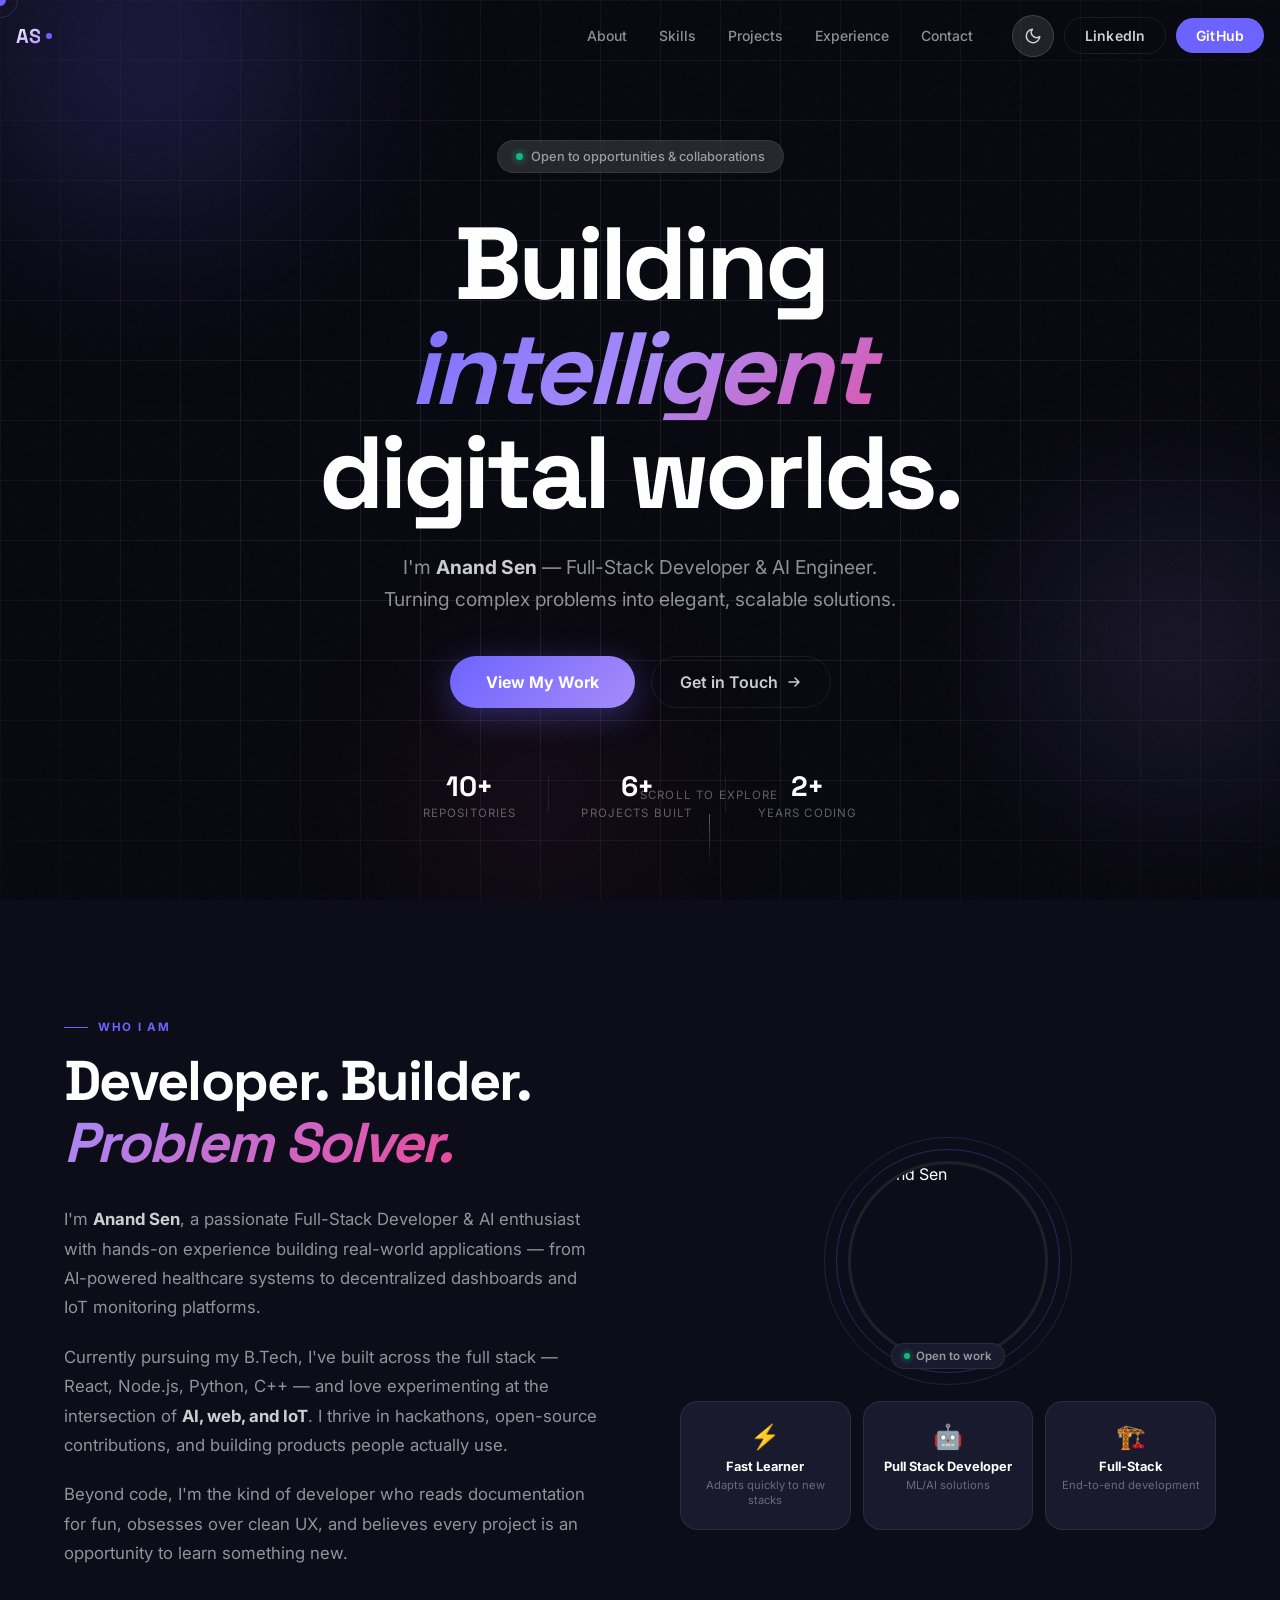
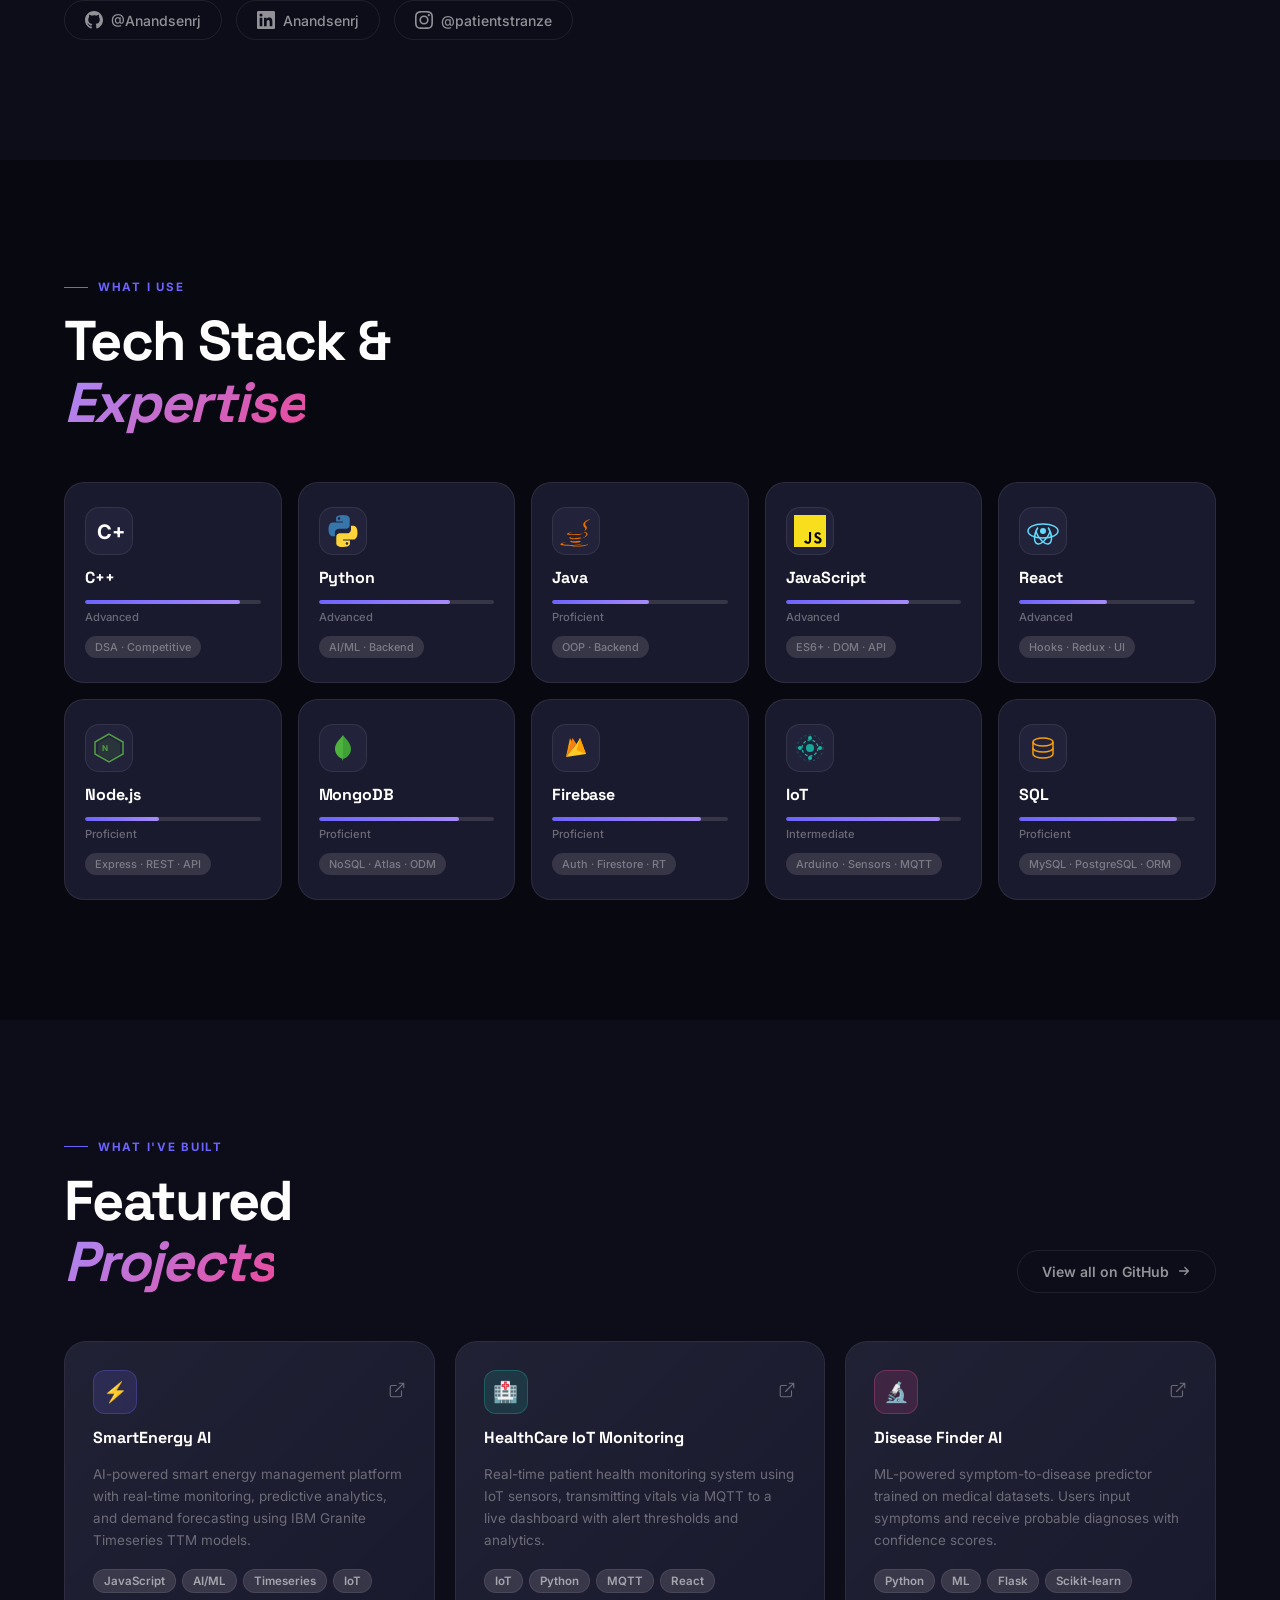
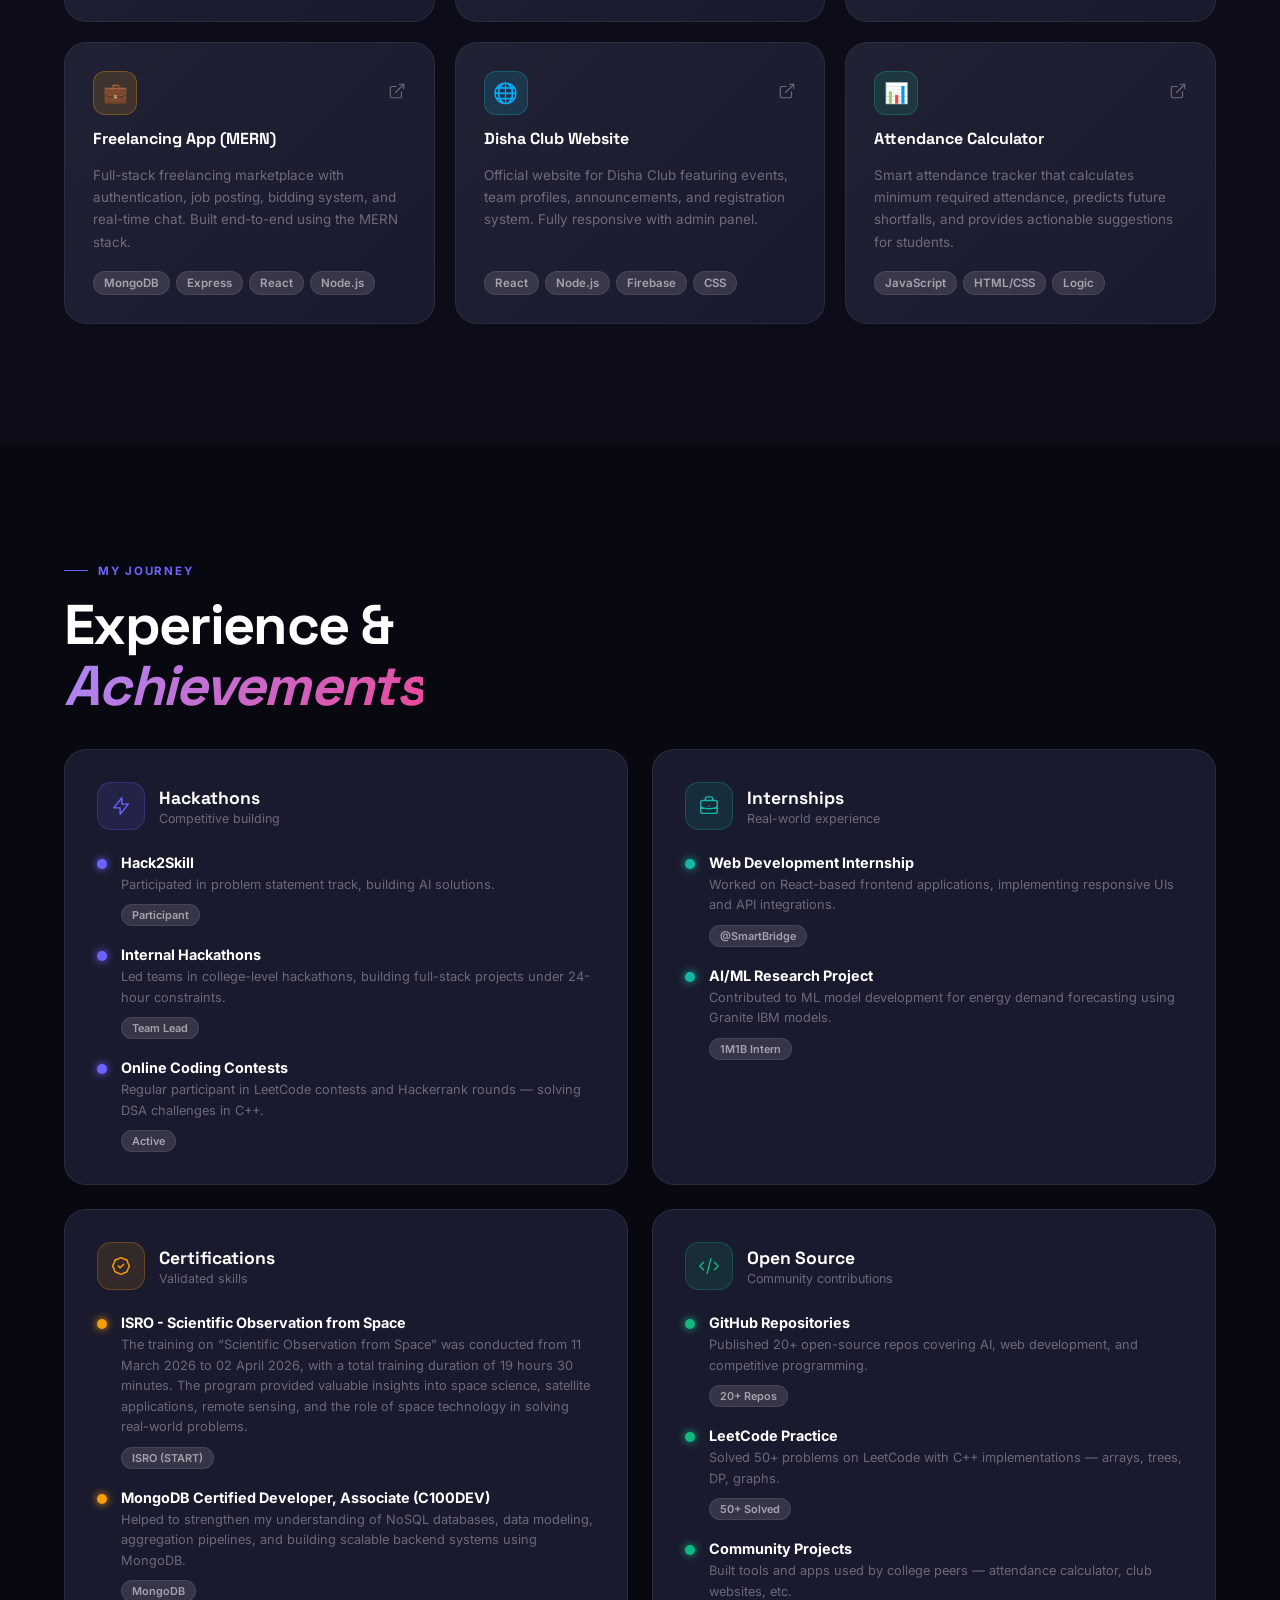
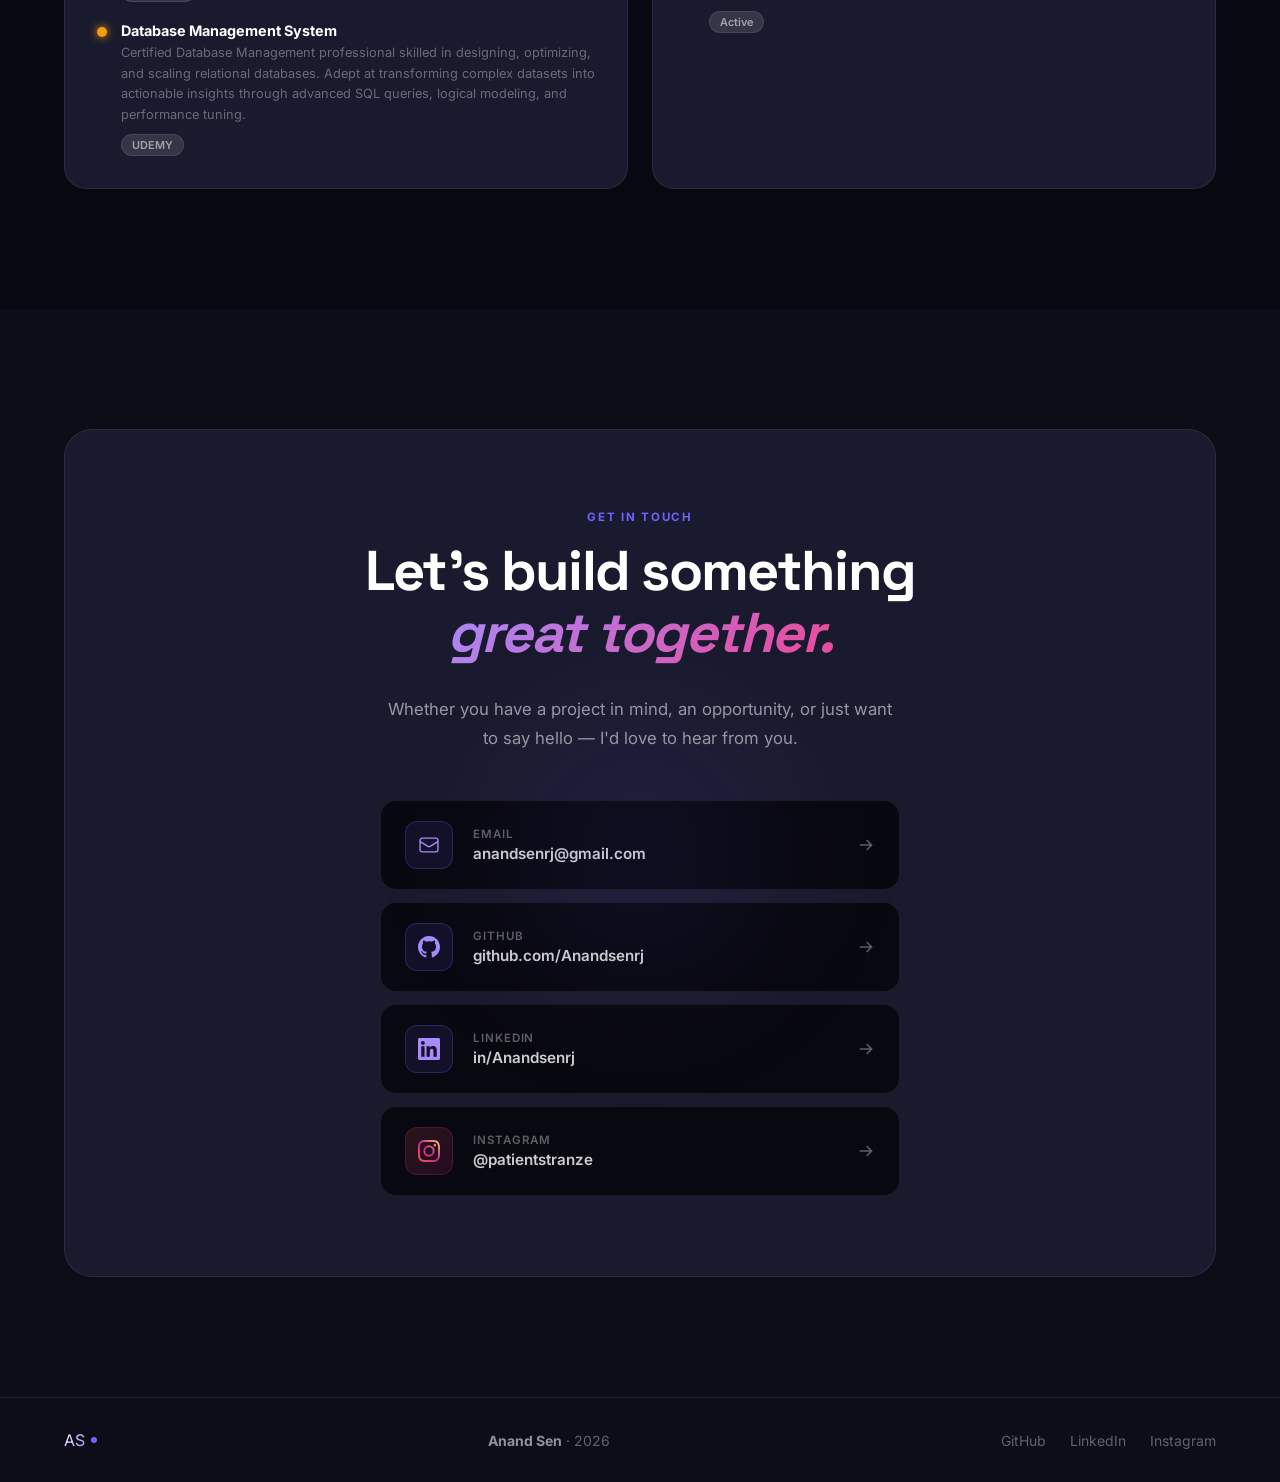
==== commit bafd3e5c: "Remove heart emoji from footer text" ====
--- a/index.html
+++ b/index.html
@@ -28,6 +28,13 @@
 <link rel="apple-touch-icon" sizes="180x180" href="/apple-touch-icon.png">
 <link rel="manifest" href="/site.webmanifest">
 <meta name="apple-mobile-web-app-title" content="anandsenrj">
+
+
+  <!-- google adsense -->
+  <script async src="https://pagead2.googlesyndication.com/pagead/js/adsbygoogle.js?client=ca-pub-9031287210444159"
+     crossorigin="anonymous"></script>
+
+  
 </head>
 
 <!-- Google tag (gtag.js) -->
@@ -779,7 +786,7 @@
           <span class="logo-text">AS</span>
           <span class="logo-dot"></span>
         </div>
-        <p class="footer-text">Crafted with ❤️ by <strong>Anand Sen</strong> · 2026</p>
+        <p class="footer-text"><strong>Anand Sen</strong> · 2026</p>
         <div class="footer-links">
           <a href="https://github.com/Anandsenrj"       target="_blank">GitHub</a>
           <a href="https://linkedin.com/in/Anandsenrj"  target="_blank">LinkedIn</a>
